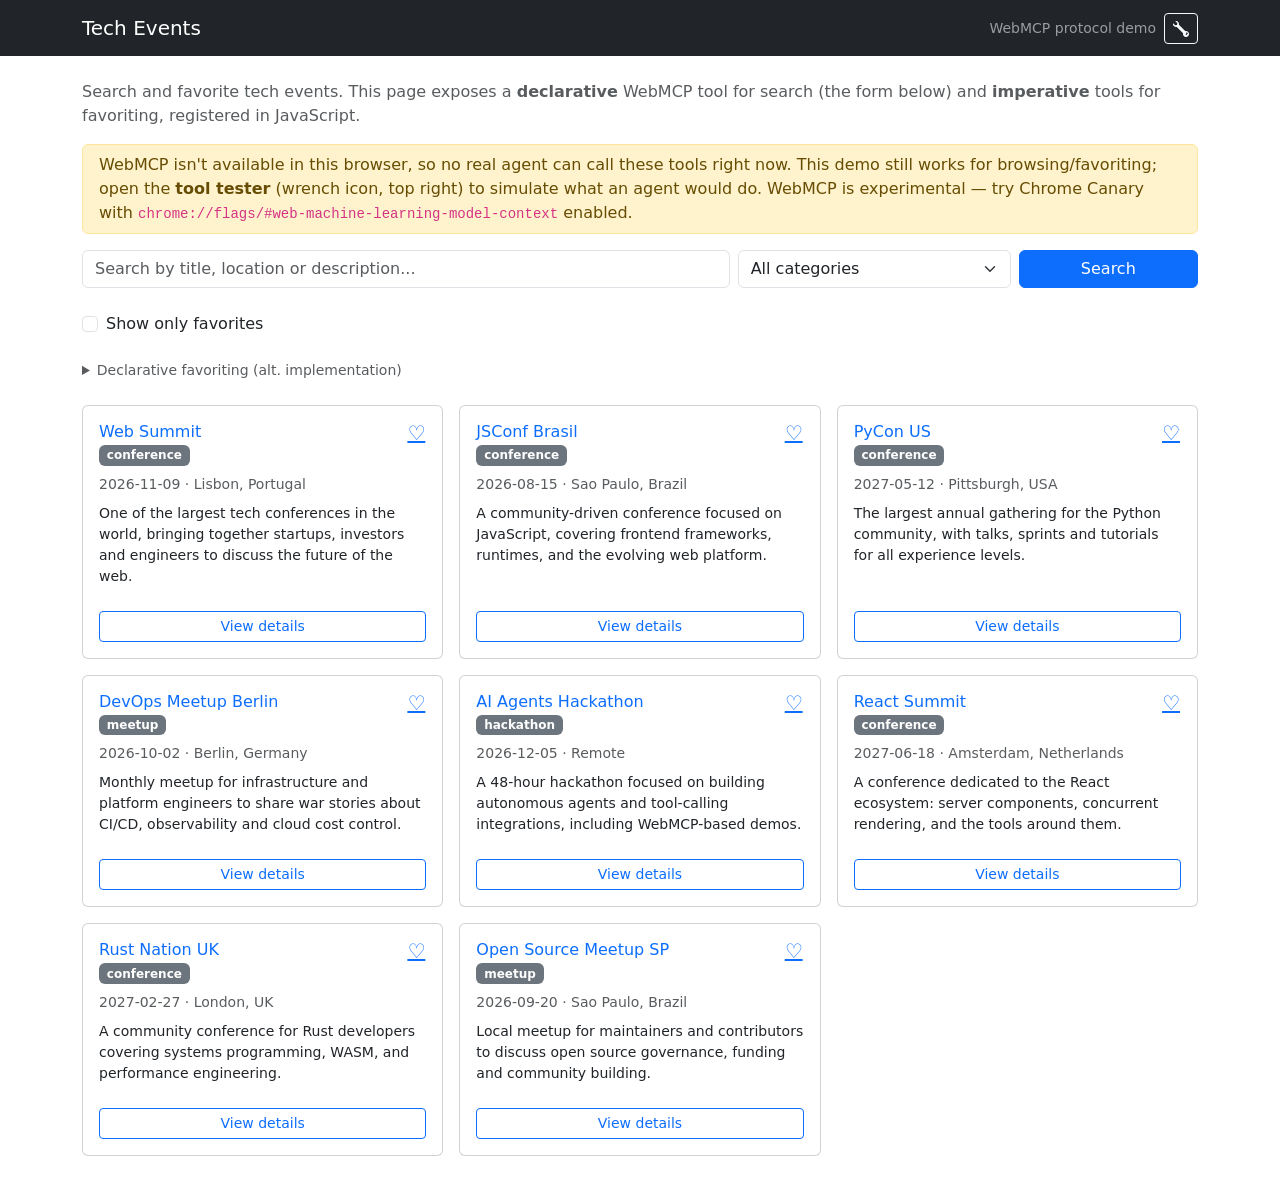
==== index.html @ 55ca2532 "Add advanced WebMCP patterns: dynamic tools, cancellation, annotations Demonstrates page-state-aware" ====
<!DOCTYPE html>
<html lang="en" data-bs-theme="light">
<head>
  <meta charset="UTF-8" />
  <meta name="viewport" content="width=device-width, initial-scale=1.0" />
  <title>Tech Events — WebMCP Demo</title>
  <link
    href="https://cdn.jsdelivr.net/npm/bootstrap@5.3.3/dist/css/bootstrap.min.css"
    rel="stylesheet"
  />
  <link rel="stylesheet" href="css/style.css" />
</head>
<body>
  <nav class="navbar navbar-expand navbar-dark bg-dark mb-4">
    <div class="container">
      <a class="navbar-brand" href="index.html">Tech Events</a>
      <div class="d-flex align-items-center gap-2 ms-auto">
        <span class="navbar-text small">WebMCP protocol demo</span>
        <button
          type="button"
          id="tester-toggle"
          class="btn btn-outline-light btn-sm"
          aria-label="WebMCP tool tester"
          title="WebMCP tool tester"
        >
          <svg xmlns="http://www.w3.org/2000/svg" width="16" height="16" viewBox="0 0 16 16" fill="currentColor">
            <path d="M.102 2.223A3.004 3.004 0 0 0 3.78 5.897l6.341 6.252A3.003 3.003 0 0 0 13 16a3 3 0 1 0-.851-5.878L5.897 3.781A3.004 3.004 0 0 0 2.223.1l2.141 2.142L4 4l-1.757.364L.102 2.223zm13.37 9.019.528.026.287.445.445.287.026.529L13.5 14l-.427-.026-.325-.421.006-.529.287-.445.431-.287z"/>
          </svg>
        </button>
      </div>
    </div>
  </nav>

  <main class="container pb-5">
    <p class="text-muted">
      Search and favorite tech events. This page exposes a
      <strong>declarative</strong> WebMCP tool for search (the form below) and
      <strong>imperative</strong> tools for favoriting, registered in JavaScript.
    </p>

    <div id="support-banner"></div>

    <!--
      Declarative WebMCP tool: the browser derives a "search_events" tool
      and its input schema directly from this form's attributes and fields.
      No JavaScript registration needed for the tool itself — we still
      listen for "submit" so both a human click and an agent-driven
      submission run the same search logic.
    -->
    <form
      id="search-form"
      class="row g-2 mb-4"
      toolname="search_events"
      tooldescription="Search tech events by keyword and category."
      toolautosubmit
    >
      <div class="col-sm-7">
        <input
          type="text"
          name="query"
          class="form-control"
          placeholder="Search by title, location or description..."
        />
      </div>
      <div class="col-sm-3">
        <select
          name="category"
          class="form-select"
          toolparamtitle="Category"
          toolparamdescription="Filter events by category"
        >
          <option value="">All categories</option>
          <option value="conference">Conference</option>
          <option value="meetup">Meetup</option>
          <option value="hackathon">Hackathon</option>
        </select>
      </div>
      <div class="col-sm-2 d-grid">
        <button type="submit" class="btn btn-primary">Search</button>
      </div>
    </form>

    <div class="form-check mb-4">
      <input class="form-check-input" type="checkbox" id="favorites-only" />
      <label class="form-check-label" for="favorites-only">Show only favorites</label>
    </div>

    <!--
      Second implementation of the SAME action as the imperative
      favorite_event/unfavorite_event tools (registered in js/app.js) — this
      one declarative, so you can compare both approaches side by side.
    -->
    <details class="mb-4">
      <summary class="text-muted small">Declarative favoriting (alt. implementation)</summary>
      <form
        id="favorite-form"
        class="row g-2 mt-1"
        toolname="favorite_event_declarative"
        tooldescription="Add a tech event to favorites by its id (declarative form version of favorite_event)."
        toolautosubmit
      >
        <div class="col-sm-8">
          <input
            type="text"
            name="eventId"
            class="form-control form-control-sm"
            list="event-id-list"
            placeholder="Event id, e.g. web-summit-2026"
            toolparamdescription="The id of the event to favorite"
          />
          <datalist id="event-id-list"></datalist>
        </div>
        <div class="col-sm-4 d-grid">
          <button type="submit" class="btn btn-sm btn-outline-danger">Favorite by id</button>
        </div>
      </form>
    </details>

    <div id="event-grid" class="row g-3"></div>
    <p id="empty-state" class="text-muted mt-3 d-none">No events match your search.</p>
  </main>

  <script src="https://cdn.jsdelivr.net/npm/bootstrap@5.3.3/dist/js/bootstrap.bundle.min.js"></script>
  <script src="js/data.js"></script>
  <script src="js/storage.js"></script>
  <script src="js/webmcp-tools.js"></script>
  <script src="js/app.js"></script>
</body>
</html>
---- css/style.css ----
/* Minimal overrides on top of Bootstrap — the demo leans on the default theme. */

.event-card .favorite-btn {
  line-height: 1;
  font-size: 1.25rem;
}

.event-card .favorite-btn.active {
  color: #dc3545;
}

.webmcp-tester-popover {
  --bs-popover-max-width: 456px;
}

.webmcp-tester-popover .popover-body {
  max-height: 70vh;
  overflow-y: auto;
}

/* Result blocks stay tiny while empty and only grow once a tool returns
   output; wrap instead of scrolling horizontally. */
.webmcp-tester-popover pre {
  white-space: pre-wrap;
  word-break: break-word;
  max-height: 200px;
  overflow-y: auto;
}

/* Briefly highlights the tester icon when a "toolchange" event fires
   (a tool got registered/unregistered), since that event has no UI on its own. */
#tester-toggle.tool-changed-flash {
  box-shadow: 0 0 0 3px rgba(255, 193, 7, 0.7);
  transition: box-shadow 0.2s ease-in-out;
}
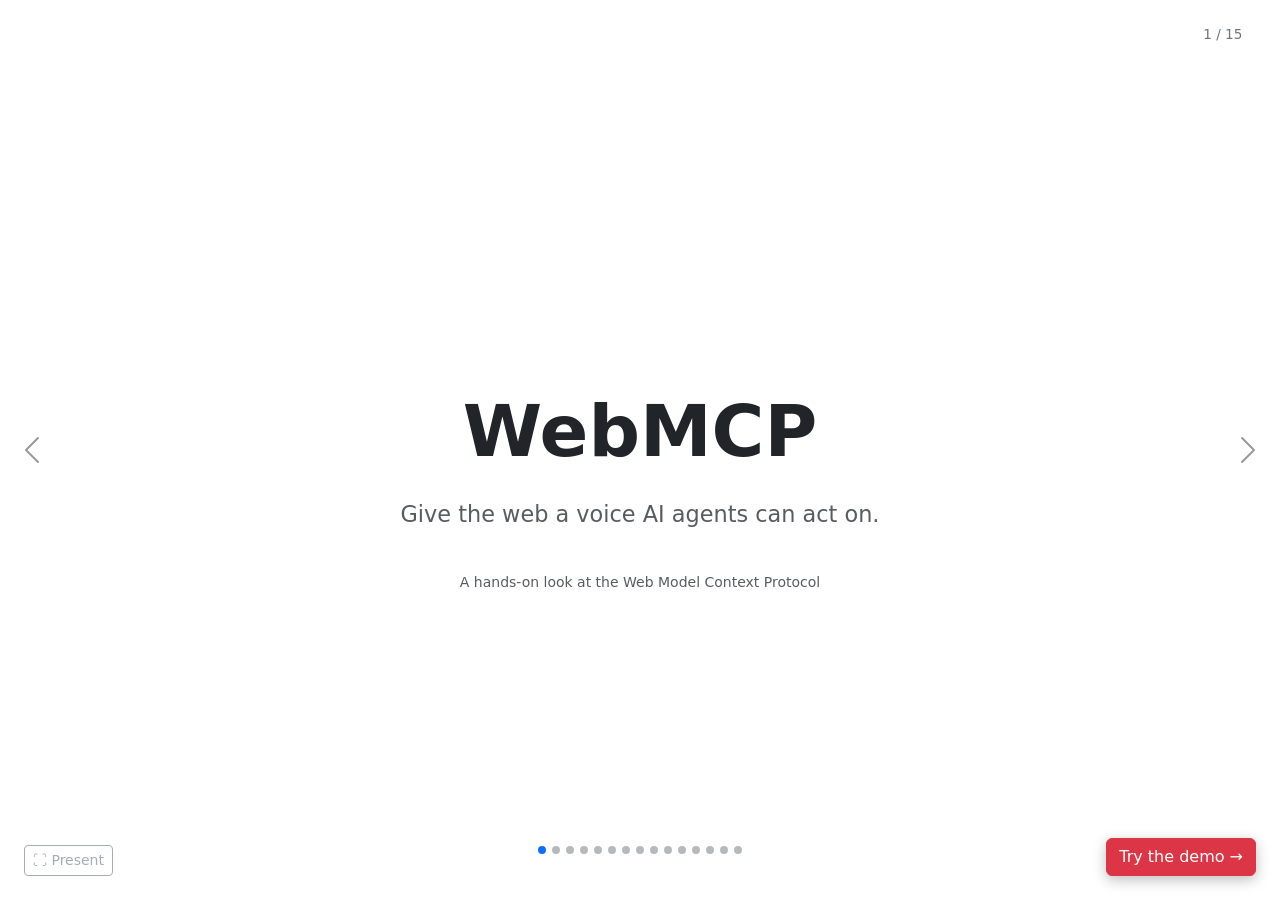
==== commit d8aa74fe: "Turn the project into a talk: slide deck + move demo under /demo Adds a full-screen presentation (Bo" ====
--- a/index.html
+++ b/index.html
@@ -3,127 +3,436 @@
 <head>
   <meta charset="UTF-8" />
   <meta name="viewport" content="width=device-width, initial-scale=1.0" />
-  <title>Tech Events — WebMCP Demo</title>
+  <title>WebMCP — Presentation</title>
   <link
     href="https://cdn.jsdelivr.net/npm/bootstrap@5.3.3/dist/css/bootstrap.min.css"
     rel="stylesheet"
   />
-  <link rel="stylesheet" href="css/style.css" />
+  <link rel="stylesheet" href="css/presentation.css" />
 </head>
 <body>
-  <nav class="navbar navbar-expand navbar-dark bg-dark mb-4">
-    <div class="container">
-      <a class="navbar-brand" href="index.html">Tech Events</a>
-      <div class="d-flex align-items-center gap-2 ms-auto">
-        <span class="navbar-text small">WebMCP protocol demo</span>
-        <button
-          type="button"
-          id="tester-toggle"
-          class="btn btn-outline-light btn-sm"
-          aria-label="WebMCP tool tester"
-          title="WebMCP tool tester"
-        >
-          <svg xmlns="http://www.w3.org/2000/svg" width="16" height="16" viewBox="0 0 16 16" fill="currentColor">
-            <path d="M.102 2.223A3.004 3.004 0 0 0 3.78 5.897l6.341 6.252A3.003 3.003 0 0 0 13 16a3 3 0 1 0-.851-5.878L5.897 3.781A3.004 3.004 0 0 0 2.223.1l2.141 2.142L4 4l-1.757.364L.102 2.223zm13.37 9.019.528.026.287.445.445.287.026.529L13.5 14l-.427-.026-.325-.421.006-.529.287-.445.431-.287z"/>
-          </svg>
-        </button>
+  <div class="slide-counter" id="slide-counter">1 / 15</div>
+
+  <div id="deck" class="carousel slide" data-bs-touch="true">
+    <div class="carousel-indicators" id="deck-indicators"></div>
+
+    <div class="carousel-inner">
+      <!-- 1. Cover -->
+      <div class="carousel-item active">
+        <div class="slide cover-slide">
+          <h1>WebMCP</h1>
+          <p class="lead text-body-secondary mt-3">
+            Give the web a voice AI agents can act on.
+          </p>
+          <p class="text-muted mt-4 small">A hands-on look at the Web Model Context Protocol</p>
+        </div>
+      </div>
+
+      <!-- 2. Status quo -->
+      <div class="carousel-item">
+        <div class="slide">
+          <div class="slide-kicker">The status quo</div>
+          <h2>How agents browse the web today</h2>
+          <p class="lead text-body-secondary mb-5">
+            The way a human with no other option would: by looking at the rendered page.
+          </p>
+          <div class="row g-4">
+            <div class="col-md-4">
+              <div class="card h-100 border-0 bg-body-tertiary">
+                <div class="card-body">
+                  <div class="fs-1 mb-2">📸</div>
+                  <h5>Screenshots + vision</h5>
+                  <p class="text-muted small mb-0">Slow, and only as good as the model's guess.</p>
+                </div>
+              </div>
+            </div>
+            <div class="col-md-4">
+              <div class="card h-100 border-0 bg-body-tertiary">
+                <div class="card-body">
+                  <div class="fs-1 mb-2">🎯</div>
+                  <h5>Brittle selectors</h5>
+                  <p class="text-muted small mb-0">One CSS class rename and the automation breaks.</p>
+                </div>
+              </div>
+            </div>
+            <div class="col-md-4">
+              <div class="card h-100 border-0 bg-body-tertiary">
+                <div class="card-body">
+                  <div class="fs-1 mb-2">🕵️</div>
+                  <h5>Reverse-engineered DOM</h5>
+                  <p class="text-muted small mb-0">Guessing what a button does from its label.</p>
+                </div>
+              </div>
+            </div>
+          </div>
+        </div>
+      </div>
+
+      <!-- 3. Problem -->
+      <div class="carousel-item">
+        <div class="slide">
+          <div class="slide-kicker">The problem</div>
+          <h2>Why that breaks down</h2>
+          <div class="row row-cols-2 g-4 mt-2">
+            <div class="col">
+              <h4 class="fw-bold">Slow</h4>
+              <p class="text-muted">Every action needs a screenshot-and-guess round trip.</p>
+            </div>
+            <div class="col">
+              <h4 class="fw-bold">Fragile</h4>
+              <p class="text-muted">A redesign silently breaks every automation built on it.</p>
+            </div>
+            <div class="col">
+              <h4 class="fw-bold">Ambiguous</h4>
+              <p class="text-muted">No schema, no contract — just a best guess at intent.</p>
+            </div>
+            <div class="col">
+              <h4 class="fw-bold">No permission model</h4>
+              <p class="text-muted">The page can't tell the agent what's safe to do on its own.</p>
+            </div>
+          </div>
+        </div>
+      </div>
+
+      <!-- 4. Idea -->
+      <div class="carousel-item">
+        <div class="slide cover-slide">
+          <div class="slide-kicker">The idea</div>
+          <h2 style="font-size: 3.5rem;">What if the page just told the agent<br />what it can do?</h2>
+          <p class="lead text-body-secondary mt-4">
+            WebMCP: a browser API for pages to register callable, typed tools.
+          </p>
+        </div>
+      </div>
+
+      <!-- 5. The shape -->
+      <div class="carousel-item">
+        <div class="slide">
+          <div class="slide-kicker">How it works</div>
+          <h2>Three actors, one API</h2>
+          <flow-diagram state="idle"></flow-diagram>
+          <div class="row text-center mt-4">
+            <div class="col-md-4"><strong>AI Agent</strong><div class="text-muted small">Decides what to do</div></div>
+            <div class="col-md-4"><strong>Browser</strong><div class="text-muted small">Mediates via the WebMCP API</div></div>
+            <div class="col-md-4"><strong>Web Page</strong><div class="text-muted small">Registers the tools it wants to expose</div></div>
+          </div>
+        </div>
+      </div>
+
+      <!-- 6. Registering a tool -->
+      <div class="carousel-item">
+        <div class="slide">
+          <div class="slide-kicker">How it works</div>
+          <h2>The page registers a tool</h2>
+          <div class="row align-items-center g-5">
+            <div class="col-md-6">
+              <flow-diagram state="register"></flow-diagram>
+            </div>
+            <div class="col-md-6">
+              <pre class="bg-dark text-light p-3 rounded small"><code>await document.modelContext.registerTool({
+  name: "favorite_event",
+  description: "Add an event to favorites",
+  inputSchema: {
+    type: "object",
+    properties: { eventId: { type: "string" } }
+  },
+  execute: async ({ eventId }) => { ... }
+});</code></pre>
+            </div>
+          </div>
+          <p class="text-muted mt-3">The page decides what's callable — and exactly how it behaves.</p>
+        </div>
+      </div>
+
+      <!-- 7. Declarative vs Imperative -->
+      <div class="carousel-item">
+        <div class="slide">
+          <div class="slide-kicker">Two ways to register</div>
+          <h2>Declarative vs. imperative</h2>
+
+          <ul class="nav nav-tabs" id="regTabs" role="tablist">
+            <li class="nav-item" role="presentation">
+              <button class="nav-link active" data-bs-toggle="tab" data-bs-target="#tab-declarative" type="button">Declarative</button>
+            </li>
+            <li class="nav-item" role="presentation">
+              <button class="nav-link" data-bs-toggle="tab" data-bs-target="#tab-imperative" type="button">Imperative</button>
+            </li>
+          </ul>
+          <div class="tab-content border border-top-0 p-4 rounded-bottom">
+            <div class="tab-pane fade show active" id="tab-declarative">
+              <pre class="bg-dark text-light p-3 rounded small"><code>&lt;form toolname="search_events"
+      tooldescription="Search events by keyword"
+      toolautosubmit&gt;
+  &lt;input name="query" /&gt;
+  &lt;button type="submit"&gt;Search&lt;/button&gt;
+&lt;/form&gt;</code></pre>
+              <p class="text-muted mb-0">The browser derives the tool from the form. Best for simple, form-shaped actions.</p>
+            </div>
+            <div class="tab-pane fade" id="tab-imperative">
+              <pre class="bg-dark text-light p-3 rounded small"><code>await document.modelContext.registerTool({
+  name: "favorite_event",
+  execute: async ({ eventId }) => { ... }
+});</code></pre>
+              <p class="text-muted mb-0">Full control over schema, execution and side effects. Best for actions that aren't a form submission.</p>
+            </div>
+          </div>
+        </div>
+      </div>
+
+      <!-- 8. Anatomy -->
+      <div class="carousel-item">
+        <div class="slide">
+          <div class="slide-kicker">Anatomy</div>
+          <h2>Same shape, every tool</h2>
+          <div class="row g-4">
+            <div class="col-md-4">
+              <tool-card
+                name="favorite_event"
+                description="Add a tech event to favorites by its id."
+                schema="eventId: string"
+              ></tool-card>
+            </div>
+            <div class="col-md-4">
+              <tool-card
+                name="get_event_details"
+                description="Get full details for one event."
+                schema="eventId: string"
+                annotations="read-only"
+              ></tool-card>
+            </div>
+            <div class="col-md-4">
+              <tool-card
+                name="sync_favorites_to_cloud"
+                description="A slow tool — cancellable mid-flight."
+                annotations="consequential"
+              ></tool-card>
+            </div>
+          </div>
+          <p class="text-muted mt-4 mb-0">
+            <code>name</code> + <code>description</code> tell the agent what it does.
+            <code>inputSchema</code> tells it what to pass. <code>annotations</code> tell it what's safe.
+          </p>
+        </div>
+      </div>
+
+      <!-- 9. Calling a tool -->
+      <div class="carousel-item">
+        <div class="slide">
+          <div class="slide-kicker">How it works</div>
+          <h2>The agent calls a tool</h2>
+          <flow-diagram state="call"></flow-diagram>
+          <p class="text-muted mt-4">
+            <code>executeTool()</code> runs your <code>execute()</code> callback and returns its
+            result — the exact same path whether it's a real agent calling it, or you testing it by hand.
+          </p>
+        </div>
+      </div>
+
+      <!-- 10. Security risk -->
+      <div class="carousel-item">
+        <div class="slide">
+          <div class="slide-kicker">Security</div>
+          <h2>Agents run inside your session</h2>
+          <p class="lead text-body-secondary mb-4">
+            A tool's definition and its output both become part of what the agent reads and trusts.
+          </p>
+          <div class="row g-4">
+            <div class="col-md-6">
+              <div class="card h-100 border-0 bg-body-tertiary">
+                <div class="card-body">
+                  <div class="fs-1 mb-2">🎭</div>
+                  <h5>Malicious manifests</h5>
+                  <p class="text-muted small mb-0">
+                    A tool's name, description or parameters can hide instructions aimed at the agent, not the user.
+                  </p>
+                </div>
+              </div>
+            </div>
+            <div class="col-md-6">
+              <div class="card h-100 border-0 bg-body-tertiary">
+                <div class="card-body">
+                  <div class="fs-1 mb-2">☣️</div>
+                  <h5>Contaminated output</h5>
+                  <p class="text-muted small mb-0">
+                    A tool from a trusted site can still return untrusted data — user comments, third-party content.
+                  </p>
+                </div>
+              </div>
+            </div>
+          </div>
+          <p class="text-muted mt-4 mb-0">
+            Both are <strong>indirect prompt injection</strong>: instructions smuggled in as data. Combine
+            private data access, untrusted content and a way to talk back out, and you get the
+            <strong>"lethal trifecta"</strong> — enough to exfiltrate a user's data.
+          </p>
+        </div>
+      </div>
+
+      <!-- 11. Defense in depth -->
+      <div class="carousel-item">
+        <div class="slide">
+          <div class="slide-kicker">Security</div>
+          <h2>Defense in depth</h2>
+          <div class="row g-4">
+            <div class="col-md-4">
+              <tool-card
+                name="get_event_details"
+                description="Read-only — safe to auto-approve."
+                annotations="read-only"
+              ></tool-card>
+            </div>
+            <div class="col-md-4">
+              <tool-card
+                name="book_flight"
+                description="Irreversible — ask the user first."
+                annotations="consequential"
+              ></tool-card>
+            </div>
+            <div class="col-md-4">
+              <tool-card
+                name="get_reviews"
+                description="Returns user-generated text — treat as data, not instructions."
+                annotations="untrusted output"
+              ></tool-card>
+            </div>
+          </div>
+          <p class="text-muted mt-4 mb-2">
+            Scope exposure with <code>exposedTo</code> so only origins you trust can see or call a tool at all.
+          </p>
+          <p class="text-muted mb-0">
+            <strong>Caveat:</strong> annotations are a hint, not a guarantee — an untrusted origin can lie about
+            its own tool. Pair them with real controls: origin scoping, user confirmation, sandboxing.
+          </p>
+        </div>
+      </div>
+
+      <!-- 12. What this unlocks -->
+      <div class="carousel-item">
+        <div class="slide">
+          <div class="slide-kicker">Beyond the basics</div>
+          <h2>What this unlocks</h2>
+          <div class="row row-cols-1 row-cols-md-2 g-4">
+            <div class="col">
+              <h5 class="fw-bold">Context-aware</h5>
+              <p class="text-muted small">Tools can read the page's live state — no re-sending filters the UI already has.</p>
+            </div>
+            <div class="col">
+              <h5 class="fw-bold">Dynamic</h5>
+              <p class="text-muted small">Tools register and unregister at runtime with an <code>AbortSignal</code>.</p>
+            </div>
+            <div class="col">
+              <h5 class="fw-bold">Cancellable</h5>
+              <p class="text-muted small">A long-running call can be aborted mid-flight.</p>
+            </div>
+            <div class="col">
+              <h5 class="fw-bold">Not just data</h5>
+              <p class="text-muted small">A tool call can navigate the browser, not only read or write.</p>
+            </div>
+          </div>
+        </div>
+      </div>
+
+      <!-- 13. Try it yourself -->
+      <div class="carousel-item">
+        <div class="slide">
+          <div class="slide-kicker">Try it yourself</div>
+          <h2>Turning WebMCP on today</h2>
+          <div class="accordion" id="setupAccordion">
+            <div class="accordion-item">
+              <h2 class="accordion-header">
+                <button class="accordion-button" data-bs-toggle="collapse" data-bs-target="#setupCanary">
+                  Option A — Chrome Canary + flag
+                </button>
+              </h2>
+              <div id="setupCanary" class="accordion-collapse collapse show" data-bs-parent="#setupAccordion">
+                <div class="accordion-body">
+                  <ol class="mb-0">
+                    <li>Install Chrome Canary.</li>
+                    <li>Open <code>chrome://flags/#web-machine-learning-model-context</code> and set it to Enabled.</li>
+                    <li>Relaunch the browser.</li>
+                  </ol>
+                </div>
+              </div>
+            </div>
+            <div class="accordion-item">
+              <h2 class="accordion-header">
+                <button class="accordion-button collapsed" data-bs-toggle="collapse" data-bs-target="#setupExtension">
+                  Option B — WebMCP extension
+                </button>
+              </h2>
+              <div id="setupExtension" class="accordion-collapse collapse" data-bs-parent="#setupAccordion">
+                <div class="accordion-body">
+                  <ol class="mb-0">
+                    <li>Install the <a href="https://chromewebstore.google.com/detail/webmcp-model-context-tool/gbpdfapgefenggkahomfgkhfehlcenpd" target="_blank" rel="noopener noreferrer">WebMCP - Model Context Tool Inspector</a> from the Chrome Web Store.</li>
+                    <li>Open any WebMCP-enabled page.</li>
+                    <li>Use its panel to inspect and call the page's tools.</li>
+                  </ol>
+                </div>
+              </div>
+            </div>
+          </div>
+        </div>
+      </div>
+
+      <!-- 14. See it running -->
+      <div class="carousel-item">
+        <div class="slide">
+          <div class="slide-kicker">Live demo</div>
+          <h2>See it running</h2>
+          <ul class="lead text-body-secondary" style="font-size: 1.15rem;">
+            <li>Search events — that's the <strong>declarative</strong> tool.</li>
+            <li>Favorite one from the tool tester — watch the JSON result come back parsed.</li>
+            <li>Open an event and toggle favorite — watch the wrench icon flash on <code>toolchange</code>.</li>
+            <li>Run <code>sync_favorites_to_cloud</code>, then hit Cancel before it finishes.</li>
+            <li>Check the annotation badges in the tester — <code>readOnlyHint</code>/<code>consequentialHint</code> in action.</li>
+          </ul>
+          <a href="demo/index.html" class="btn btn-primary btn-lg mt-3 align-self-start">Open the demo &rarr;</a>
+        </div>
+      </div>
+
+      <!-- 15. Closing -->
+      <div class="carousel-item">
+        <div class="slide cover-slide">
+          <h2>Thanks!</h2>
+          <div class="text-muted mt-3 small" style="max-width: 640px;">
+            <p class="mb-1"><a href="https://webmachinelearning.github.io/webmcp/" target="_blank" rel="noopener noreferrer">webmachinelearning.github.io/webmcp</a> — the spec</p>
+            <p class="mb-1"><a href="https://developer.chrome.com/docs/ai/webmcp" target="_blank" rel="noopener noreferrer">developer.chrome.com/docs/ai/webmcp</a> — overview</p>
+            <p class="mb-1"><a href="https://developer.chrome.com/docs/ai/webmcp/compare-mcp" target="_blank" rel="noopener noreferrer">developer.chrome.com/docs/ai/webmcp/compare-mcp</a> — WebMCP vs. MCP</p>
+            <p class="mb-1"><a href="https://developer.chrome.com/docs/ai/webmcp/secure-tools" target="_blank" rel="noopener noreferrer">developer.chrome.com/docs/ai/webmcp/secure-tools</a> — securing tools</p>
+            <p class="mb-1"><a href="https://developer.chrome.com/docs/agents/security" target="_blank" rel="noopener noreferrer">developer.chrome.com/docs/agents/security</a> — agent security</p>
+            <p class="mb-1"><a href="https://blog.modelcontextprotocol.io/posts/2026-03-16-tool-annotations/" target="_blank" rel="noopener noreferrer">blog.modelcontextprotocol.io — tool annotations</a></p>
+            <p class="mb-1"><a href="https://developer.chrome.com/blog/webmcp-epp" target="_blank" rel="noopener noreferrer">developer.chrome.com/blog/webmcp-epp</a> — announcement</p>
+            <p class="mb-0"><a href="https://www.webfuse.com/blog/what-is-webmcp-the-practical-guide-to-the-web-model-context-protocol" target="_blank" rel="noopener noreferrer">webfuse.com — practical guide</a></p>
+          </div>
+          <a href="demo/index.html" class="btn btn-outline-primary mt-4">Open the demo &rarr;</a>
+        </div>
       </div>
     </div>
-  </nav>
-
-  <main class="container pb-5">
-    <p class="text-muted">
-      Search and favorite tech events. This page exposes a
-      <strong>declarative</strong> WebMCP tool for search (the form below) and
-      <strong>imperative</strong> tools for favoriting, registered in JavaScript.
-    </p>
-
-    <div id="support-banner"></div>
-
-    <!--
-      Declarative WebMCP tool: the browser derives a "search_events" tool
-      and its input schema directly from this form's attributes and fields.
-      No JavaScript registration needed for the tool itself — we still
-      listen for "submit" so both a human click and an agent-driven
-      submission run the same search logic.
-    -->
-    <form
-      id="search-form"
-      class="row g-2 mb-4"
-      toolname="search_events"
-      tooldescription="Search tech events by keyword and category."
-      toolautosubmit
-    >
-      <div class="col-sm-7">
-        <input
-          type="text"
-          name="query"
-          class="form-control"
-          placeholder="Search by title, location or description..."
-        />
-      </div>
-      <div class="col-sm-3">
-        <select
-          name="category"
-          class="form-select"
-          toolparamtitle="Category"
-          toolparamdescription="Filter events by category"
-        >
-          <option value="">All categories</option>
-          <option value="conference">Conference</option>
-          <option value="meetup">Meetup</option>
-          <option value="hackathon">Hackathon</option>
-        </select>
-      </div>
-      <div class="col-sm-2 d-grid">
-        <button type="submit" class="btn btn-primary">Search</button>
-      </div>
-    </form>
-
-    <div class="form-check mb-4">
-      <input class="form-check-input" type="checkbox" id="favorites-only" />
-      <label class="form-check-label" for="favorites-only">Show only favorites</label>
-    </div>
-
-    <!--
-      Second implementation of the SAME action as the imperative
-      favorite_event/unfavorite_event tools (registered in js/app.js) — this
-      one declarative, so you can compare both approaches side by side.
-    -->
-    <details class="mb-4">
-      <summary class="text-muted small">Declarative favoriting (alt. implementation)</summary>
-      <form
-        id="favorite-form"
-        class="row g-2 mt-1"
-        toolname="favorite_event_declarative"
-        tooldescription="Add a tech event to favorites by its id (declarative form version of favorite_event)."
-        toolautosubmit
-      >
-        <div class="col-sm-8">
-          <input
-            type="text"
-            name="eventId"
-            class="form-control form-control-sm"
-            list="event-id-list"
-            placeholder="Event id, e.g. web-summit-2026"
-            toolparamdescription="The id of the event to favorite"
-          />
-          <datalist id="event-id-list"></datalist>
-        </div>
-        <div class="col-sm-4 d-grid">
-          <button type="submit" class="btn btn-sm btn-outline-danger">Favorite by id</button>
-        </div>
-      </form>
-    </details>
-
-    <div id="event-grid" class="row g-3"></div>
-    <p id="empty-state" class="text-muted mt-3 d-none">No events match your search.</p>
-  </main>
+
+    <button class="carousel-control-prev" type="button" data-bs-target="#deck" data-bs-slide="prev">
+      <span class="carousel-control-prev-icon" aria-hidden="true"></span>
+    </button>
+    <button class="carousel-control-next" type="button" data-bs-target="#deck" data-bs-slide="next">
+      <span class="carousel-control-next-icon" aria-hidden="true"></span>
+    </button>
+  </div>
+
+  <button
+    type="button"
+    id="present-mode-toggle"
+    class="btn btn-sm btn-outline-secondary present-mode-btn"
+    title="Toggle fullscreen present mode"
+  >
+    &#x26F6; Present
+  </button>
+
+  <a href="demo/index.html" class="btn btn-danger floating-demo-btn">
+    Try the demo &rarr;
+  </a>
 
   <script src="https://cdn.jsdelivr.net/npm/bootstrap@5.3.3/dist/js/bootstrap.bundle.min.js"></script>
-  <script src="js/data.js"></script>
-  <script src="js/storage.js"></script>
-  <script src="js/webmcp-tools.js"></script>
-  <script src="js/app.js"></script>
+  <script src="js/components/tool-card.js"></script>
+  <script src="js/components/flow-diagram.js"></script>
+  <script src="js/presentation.js"></script>
 </body>
 </html>
--- a/css/presentation.css
+++ b/css/presentation.css
@@ -0,0 +1,128 @@
+/* Slide deck built on top of Bootstrap's Carousel component — each
+   .carousel-item is one full-height slide instead of an image. */
+
+html,
+body {
+  height: 100%;
+}
+
+body {
+  overflow: hidden;
+}
+
+#deck,
+#deck .carousel-inner,
+#deck .carousel-item {
+  height: 100vh;
+}
+
+.slide {
+  height: 100vh;
+  display: flex;
+  flex-direction: column;
+  justify-content: center;
+  padding: 3rem 6rem;
+  overflow-y: auto;
+}
+
+.slide-kicker {
+  text-transform: uppercase;
+  letter-spacing: 0.15em;
+  font-size: 0.85rem;
+  color: #6c757d;
+  font-weight: 600;
+}
+
+.slide h1 {
+  font-size: 4.5rem;
+  font-weight: 800;
+}
+
+.slide h2 {
+  font-size: 2.75rem;
+  font-weight: 700;
+  margin-bottom: 1.5rem;
+}
+
+.slide .lead {
+  font-size: 1.4rem;
+}
+
+.cover-slide {
+  justify-content: center;
+  align-items: center;
+  text-align: center;
+}
+
+/* Carousel controls: keep them visible on a light theme, out of the way of
+   slide content (content padding is 6rem, controls sit inside that gutter). */
+#deck .carousel-control-prev,
+#deck .carousel-control-next {
+  width: 4rem;
+  opacity: 0.4;
+  filter: invert(1);
+}
+
+#deck .carousel-control-prev:hover,
+#deck .carousel-control-next:hover {
+  opacity: 0.8;
+}
+
+#deck .carousel-indicators {
+  bottom: 1.25rem;
+}
+
+#deck .carousel-indicators [data-bs-target] {
+  background-color: #6c757d;
+  width: 8px;
+  height: 8px;
+  border-radius: 50%;
+}
+
+#deck .carousel-indicators .active {
+  background-color: #0d6efd;
+}
+
+.slide-counter {
+  position: fixed;
+  top: 1.25rem;
+  right: 1.75rem;
+  z-index: 1060;
+  font-size: 0.85rem;
+  color: #6c757d;
+  background: rgba(255, 255, 255, 0.85);
+  padding: 0.25rem 0.6rem;
+  border-radius: 1rem;
+}
+
+.floating-demo-btn {
+  position: fixed;
+  bottom: 1.5rem;
+  right: 1.5rem;
+  z-index: 1070;
+  box-shadow: 0 4px 14px rgba(0, 0, 0, 0.25);
+}
+
+.present-mode-btn {
+  position: fixed;
+  bottom: 1.5rem;
+  left: 1.5rem;
+  z-index: 1070;
+  opacity: 0.6;
+}
+
+.present-mode-btn:hover {
+  opacity: 1;
+}
+
+@media (max-width: 768px) {
+  .slide {
+    padding: 2rem;
+  }
+  .slide h1 {
+    font-size: 2.75rem;
+  }
+  .slide h2 {
+    font-size: 1.9rem;
+  }
+}
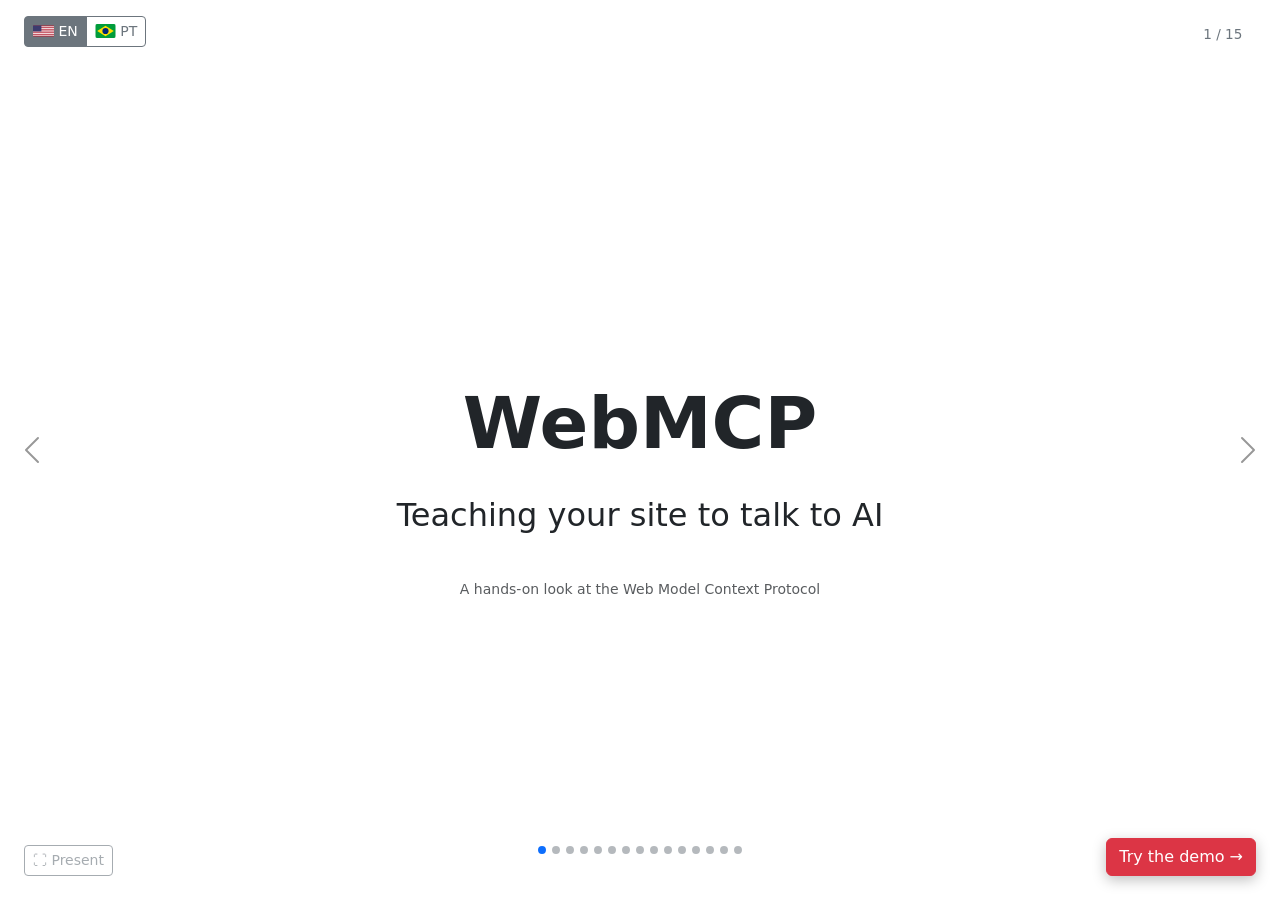
==== commit c1ec241b: "Retitle deck and add EN/PT-BR language switch New title: "WebMCP: Teaching Your Site to Talk to AI"." ====
--- a/index.html
+++ b/index.html
@@ -3,7 +3,7 @@
 <head>
   <meta charset="UTF-8" />
   <meta name="viewport" content="width=device-width, initial-scale=1.0" />
-  <title>WebMCP — Presentation</title>
+  <title data-pt="WebMCP: ensinando seu site a falar com IA">WebMCP: Teaching Your Site to Talk to AI</title>
   <link
     href="https://cdn.jsdelivr.net/npm/bootstrap@5.3.3/dist/css/bootstrap.min.css"
     rel="stylesheet"
@@ -13,6 +13,17 @@
 <body>
   <div class="slide-counter" id="slide-counter">1 / 15</div>
 
+  <div class="lang-switch btn-group btn-group-sm" role="group" aria-label="Language">
+    <button type="button" class="btn btn-outline-secondary" data-lang="en" aria-label="English">
+      <svg viewBox="0 0 19 10" width="21" height="14" aria-hidden="true"><rect width="19" height="10" fill="#b22234"/><path d="M0 1.15h19M0 2.7h19M0 4.23h19M0 5.77h19M0 7.3h19M0 8.85h19" stroke="#fff" stroke-width=".77"/><rect width="7.6" height="5.38" fill="#3c3b6e"/></svg>
+      EN
+    </button>
+    <button type="button" class="btn btn-outline-secondary" data-lang="pt" aria-label="Português (Brasil)">
+      <svg viewBox="0 0 20 14" width="21" height="14" aria-hidden="true"><rect width="20" height="14" fill="#009c3b"/><path d="M10 1.7 18.3 7 10 12.3 1.7 7z" fill="#ffdf00"/><circle cx="10" cy="7" r="3.1" fill="#002776"/></svg>
+      PT
+    </button>
+  </div>
+
   <div id="deck" class="carousel slide" data-bs-touch="true">
     <div class="carousel-indicators" id="deck-indicators"></div>
 
@@ -21,19 +32,17 @@
       <div class="carousel-item active">
         <div class="slide cover-slide">
           <h1>WebMCP</h1>
-          <p class="lead text-body-secondary mt-3">
-            Give the web a voice AI agents can act on.
-          </p>
-          <p class="text-muted mt-4 small">A hands-on look at the Web Model Context Protocol</p>
+          <p class="lead fs-2 mt-3" data-pt="Ensinando seu site a falar com IA">Teaching your site to talk to AI</p>
+          <p class="text-muted mt-4 small" data-pt="Um olhar prático sobre o Web Model Context Protocol">A hands-on look at the Web Model Context Protocol</p>
         </div>
       </div>
 
       <!-- 2. Status quo -->
       <div class="carousel-item">
         <div class="slide">
-          <div class="slide-kicker">The status quo</div>
-          <h2>How agents browse the web today</h2>
-          <p class="lead text-body-secondary mb-5">
+          <div class="slide-kicker" data-pt="O cenário atual">The status quo</div>
+          <h2 data-pt="Como agentes navegam na web hoje">How agents browse the web today</h2>
+          <p class="lead text-body-secondary mb-5" data-pt="Do jeito que um humano sem outra opção faria: olhando para a página renderizada.">
             The way a human with no other option would: by looking at the rendered page.
           </p>
           <div class="row g-4">
@@ -41,8 +50,8 @@
               <div class="card h-100 border-0 bg-body-tertiary">
                 <div class="card-body">
                   <div class="fs-1 mb-2">📸</div>
-                  <h5>Screenshots + vision</h5>
-                  <p class="text-muted small mb-0">Slow, and only as good as the model's guess.</p>
+                  <h5 data-pt="Screenshots + visão">Screenshots + vision</h5>
+                  <p class="text-muted small mb-0" data-pt="Lento, e só tão bom quanto o palpite do modelo.">Slow, and only as good as the model's guess.</p>
                 </div>
               </div>
             </div>
@@ -50,8 +59,8 @@
               <div class="card h-100 border-0 bg-body-tertiary">
                 <div class="card-body">
                   <div class="fs-1 mb-2">🎯</div>
-                  <h5>Brittle selectors</h5>
-                  <p class="text-muted small mb-0">One CSS class rename and the automation breaks.</p>
+                  <h5 data-pt="Seletores frágeis">Brittle selectors</h5>
+                  <p class="text-muted small mb-0" data-pt="Basta renomear uma classe CSS e a automação quebra.">One CSS class rename and the automation breaks.</p>
                 </div>
               </div>
             </div>
@@ -59,8 +68,8 @@
               <div class="card h-100 border-0 bg-body-tertiary">
                 <div class="card-body">
                   <div class="fs-1 mb-2">🕵️</div>
-                  <h5>Reverse-engineered DOM</h5>
-                  <p class="text-muted small mb-0">Guessing what a button does from its label.</p>
+                  <h5 data-pt="DOM na engenharia reversa">Reverse-engineered DOM</h5>
+                  <p class="text-muted small mb-0" data-pt="Adivinhando o que um botão faz pelo rótulo.">Guessing what a button does from its label.</p>
                 </div>
               </div>
             </div>
@@ -71,24 +80,24 @@
       <!-- 3. Problem -->
       <div class="carousel-item">
         <div class="slide">
-          <div class="slide-kicker">The problem</div>
-          <h2>Why that breaks down</h2>
+          <div class="slide-kicker" data-pt="O problema">The problem</div>
+          <h2 data-pt="Por que isso não se sustenta">Why that breaks down</h2>
           <div class="row row-cols-2 g-4 mt-2">
             <div class="col">
-              <h4 class="fw-bold">Slow</h4>
-              <p class="text-muted">Every action needs a screenshot-and-guess round trip.</p>
-            </div>
-            <div class="col">
-              <h4 class="fw-bold">Fragile</h4>
-              <p class="text-muted">A redesign silently breaks every automation built on it.</p>
-            </div>
-            <div class="col">
-              <h4 class="fw-bold">Ambiguous</h4>
-              <p class="text-muted">No schema, no contract — just a best guess at intent.</p>
-            </div>
-            <div class="col">
-              <h4 class="fw-bold">No permission model</h4>
-              <p class="text-muted">The page can't tell the agent what's safe to do on its own.</p>
+              <h4 class="fw-bold" data-pt="Lento">Slow</h4>
+              <p class="text-muted" data-pt="Cada ação exige uma ida e volta de screenshot e palpite.">Every action needs a screenshot-and-guess round trip.</p>
+            </div>
+            <div class="col">
+              <h4 class="fw-bold" data-pt="Frágil">Fragile</h4>
+              <p class="text-muted" data-pt="Um redesign quebra silenciosamente toda automação construída em cima dele.">A redesign silently breaks every automation built on it.</p>
+            </div>
+            <div class="col">
+              <h4 class="fw-bold" data-pt="Ambíguo">Ambiguous</h4>
+              <p class="text-muted" data-pt="Sem schema, sem contrato — só um palpite sobre a intenção.">No schema, no contract — just a best guess at intent.</p>
+            </div>
+            <div class="col">
+              <h4 class="fw-bold" data-pt="Sem modelo de permissões">No permission model</h4>
+              <p class="text-muted" data-pt="A página não consegue dizer ao agente o que é seguro fazer sozinho.">The page can't tell the agent what's safe to do on its own.</p>
             </div>
           </div>
         </div>
@@ -97,9 +106,9 @@
       <!-- 4. Idea -->
       <div class="carousel-item">
         <div class="slide cover-slide">
-          <div class="slide-kicker">The idea</div>
-          <h2 style="font-size: 3.5rem;">What if the page just told the agent<br />what it can do?</h2>
-          <p class="lead text-body-secondary mt-4">
+          <div class="slide-kicker" data-pt="A ideia">The idea</div>
+          <h2 style="font-size: 3.5rem;" data-pt="E se a página simplesmente dissesse ao agente&lt;br /&gt;o que ele pode fazer?">What if the page just told the agent<br />what it can do?</h2>
+          <p class="lead text-body-secondary mt-4" data-pt="WebMCP: uma API do navegador para páginas registrarem ferramentas tipadas e chamáveis.">
             WebMCP: a browser API for pages to register callable, typed tools.
           </p>
         </div>
@@ -108,13 +117,13 @@
       <!-- 5. The shape -->
       <div class="carousel-item">
         <div class="slide">
-          <div class="slide-kicker">How it works</div>
-          <h2>Three actors, one API</h2>
+          <div class="slide-kicker" data-pt="Como funciona">How it works</div>
+          <h2 data-pt="Três atores, uma API">Three actors, one API</h2>
           <flow-diagram state="idle"></flow-diagram>
           <div class="row text-center mt-4">
-            <div class="col-md-4"><strong>AI Agent</strong><div class="text-muted small">Decides what to do</div></div>
-            <div class="col-md-4"><strong>Browser</strong><div class="text-muted small">Mediates via the WebMCP API</div></div>
-            <div class="col-md-4"><strong>Web Page</strong><div class="text-muted small">Registers the tools it wants to expose</div></div>
+            <div class="col-md-4"><strong data-pt="Agente de IA">AI Agent</strong><div class="text-muted small" data-pt="Decide o que fazer">Decides what to do</div></div>
+            <div class="col-md-4"><strong data-pt="Navegador">Browser</strong><div class="text-muted small" data-pt="Faz a mediação via API WebMCP">Mediates via the WebMCP API</div></div>
+            <div class="col-md-4"><strong data-pt="Página Web">Web Page</strong><div class="text-muted small" data-pt="Registra as ferramentas que quer expor">Registers the tools it wants to expose</div></div>
           </div>
         </div>
       </div>
@@ -122,8 +131,8 @@
       <!-- 6. Registering a tool -->
       <div class="carousel-item">
         <div class="slide">
-          <div class="slide-kicker">How it works</div>
-          <h2>The page registers a tool</h2>
+          <div class="slide-kicker" data-pt="Como funciona">How it works</div>
+          <h2 data-pt="A página registra uma ferramenta">The page registers a tool</h2>
           <div class="row align-items-center g-5">
             <div class="col-md-6">
               <flow-diagram state="register"></flow-diagram>
@@ -140,22 +149,22 @@
 });</code></pre>
             </div>
           </div>
-          <p class="text-muted mt-3">The page decides what's callable — and exactly how it behaves.</p>
+          <p class="text-muted mt-3" data-pt="A página decide o que pode ser chamado — e exatamente como se comporta.">The page decides what's callable — and exactly how it behaves.</p>
         </div>
       </div>
 
       <!-- 7. Declarative vs Imperative -->
       <div class="carousel-item">
         <div class="slide">
-          <div class="slide-kicker">Two ways to register</div>
-          <h2>Declarative vs. imperative</h2>
+          <div class="slide-kicker" data-pt="Duas formas de registrar">Two ways to register</div>
+          <h2 data-pt="Declarativo vs. imperativo">Declarative vs. imperative</h2>
 
           <ul class="nav nav-tabs" id="regTabs" role="tablist">
             <li class="nav-item" role="presentation">
-              <button class="nav-link active" data-bs-toggle="tab" data-bs-target="#tab-declarative" type="button">Declarative</button>
+              <button class="nav-link active" data-bs-toggle="tab" data-bs-target="#tab-declarative" type="button" data-pt="Declarativo">Declarative</button>
             </li>
             <li class="nav-item" role="presentation">
-              <button class="nav-link" data-bs-toggle="tab" data-bs-target="#tab-imperative" type="button">Imperative</button>
+              <button class="nav-link" data-bs-toggle="tab" data-bs-target="#tab-imperative" type="button" data-pt="Imperativo">Imperative</button>
             </li>
           </ul>
           <div class="tab-content border border-top-0 p-4 rounded-bottom">
@@ -166,14 +175,14 @@
   &lt;input name="query" /&gt;
   &lt;button type="submit"&gt;Search&lt;/button&gt;
 &lt;/form&gt;</code></pre>
-              <p class="text-muted mb-0">The browser derives the tool from the form. Best for simple, form-shaped actions.</p>
+              <p class="text-muted mb-0" data-pt="O navegador deriva a ferramenta do formulário. Ideal para ações simples, em formato de formulário.">The browser derives the tool from the form. Best for simple, form-shaped actions.</p>
             </div>
             <div class="tab-pane fade" id="tab-imperative">
               <pre class="bg-dark text-light p-3 rounded small"><code>await document.modelContext.registerTool({
   name: "favorite_event",
   execute: async ({ eventId }) => { ... }
 });</code></pre>
-              <p class="text-muted mb-0">Full control over schema, execution and side effects. Best for actions that aren't a form submission.</p>
+              <p class="text-muted mb-0" data-pt="Controle total sobre schema, execução e efeitos colaterais. Ideal para ações que não são envio de formulário.">Full control over schema, execution and side effects. Best for actions that aren't a form submission.</p>
             </div>
           </div>
         </div>
@@ -182,13 +191,14 @@
       <!-- 8. Anatomy -->
       <div class="carousel-item">
         <div class="slide">
-          <div class="slide-kicker">Anatomy</div>
-          <h2>Same shape, every tool</h2>
+          <div class="slide-kicker" data-pt="Anatomia">Anatomy</div>
+          <h2 data-pt="Mesmo formato, toda ferramenta">Same shape, every tool</h2>
           <div class="row g-4">
             <div class="col-md-4">
               <tool-card
                 name="favorite_event"
                 description="Add a tech event to favorites by its id."
+                data-pt-description="Adiciona um evento tech aos favoritos pelo id."
                 schema="eventId: string"
               ></tool-card>
             </div>
@@ -196,6 +206,7 @@
               <tool-card
                 name="get_event_details"
                 description="Get full details for one event."
+                data-pt-description="Retorna os detalhes completos de um evento."
                 schema="eventId: string"
                 annotations="read-only"
               ></tool-card>
@@ -204,11 +215,12 @@
               <tool-card
                 name="sync_favorites_to_cloud"
                 description="A slow tool — cancellable mid-flight."
+                data-pt-description="Uma ferramenta lenta — cancelável no meio do caminho."
                 annotations="consequential"
               ></tool-card>
             </div>
           </div>
-          <p class="text-muted mt-4 mb-0">
+          <p class="text-muted mt-4 mb-0" data-pt="&lt;code&gt;name&lt;/code&gt; + &lt;code&gt;description&lt;/code&gt; dizem ao agente o que ela faz. &lt;code&gt;inputSchema&lt;/code&gt; diz o que passar. &lt;code&gt;annotations&lt;/code&gt; dizem o que é seguro.">
             <code>name</code> + <code>description</code> tell the agent what it does.
             <code>inputSchema</code> tells it what to pass. <code>annotations</code> tell it what's safe.
           </p>
@@ -218,10 +230,10 @@
       <!-- 9. Calling a tool -->
       <div class="carousel-item">
         <div class="slide">
-          <div class="slide-kicker">How it works</div>
-          <h2>The agent calls a tool</h2>
+          <div class="slide-kicker" data-pt="Como funciona">How it works</div>
+          <h2 data-pt="O agente chama uma ferramenta">The agent calls a tool</h2>
           <flow-diagram state="call"></flow-diagram>
-          <p class="text-muted mt-4">
+          <p class="text-muted mt-4" data-pt="&lt;code&gt;executeTool()&lt;/code&gt; executa seu callback &lt;code&gt;execute()&lt;/code&gt; e retorna o resultado — exatamente o mesmo caminho, seja um agente real chamando, seja você testando à mão.">
             <code>executeTool()</code> runs your <code>execute()</code> callback and returns its
             result — the exact same path whether it's a real agent calling it, or you testing it by hand.
           </p>
@@ -231,9 +243,9 @@
       <!-- 10. Security risk -->
       <div class="carousel-item">
         <div class="slide">
-          <div class="slide-kicker">Security</div>
-          <h2>Agents run inside your session</h2>
-          <p class="lead text-body-secondary mb-4">
+          <div class="slide-kicker" data-pt="Segurança">Security</div>
+          <h2 data-pt="Agentes rodam dentro da sua sessão">Agents run inside your session</h2>
+          <p class="lead text-body-secondary mb-4" data-pt="A definição de uma ferramenta e a sua saída passam a fazer parte do que o agente lê e confia.">
             A tool's definition and its output both become part of what the agent reads and trusts.
           </p>
           <div class="row g-4">
@@ -241,8 +253,8 @@
               <div class="card h-100 border-0 bg-body-tertiary">
                 <div class="card-body">
                   <div class="fs-1 mb-2">🎭</div>
-                  <h5>Malicious manifests</h5>
-                  <p class="text-muted small mb-0">
+                  <h5 data-pt="Manifestos maliciosos">Malicious manifests</h5>
+                  <p class="text-muted small mb-0" data-pt="O nome, a descrição ou os parâmetros de uma ferramenta podem esconder instruções voltadas ao agente, não ao usuário.">
                     A tool's name, description or parameters can hide instructions aimed at the agent, not the user.
                   </p>
                 </div>
@@ -252,15 +264,15 @@
               <div class="card h-100 border-0 bg-body-tertiary">
                 <div class="card-body">
                   <div class="fs-1 mb-2">☣️</div>
-                  <h5>Contaminated output</h5>
-                  <p class="text-muted small mb-0">
+                  <h5 data-pt="Saída contaminada">Contaminated output</h5>
+                  <p class="text-muted small mb-0" data-pt="Uma ferramenta de um site confiável ainda pode retornar dados não confiáveis — comentários de usuários, conteúdo de terceiros.">
                     A tool from a trusted site can still return untrusted data — user comments, third-party content.
                   </p>
                 </div>
               </div>
             </div>
           </div>
-          <p class="text-muted mt-4 mb-0">
+          <p class="text-muted mt-4 mb-0" data-pt="Ambos são &lt;strong&gt;prompt injection indireto&lt;/strong&gt;: instruções contrabandeadas como dados. Junte acesso a dados privados, conteúdo não confiável e um canal de saída, e você tem a &lt;strong&gt;&quot;tríade letal&quot;&lt;/strong&gt; — o suficiente para exfiltrar os dados de um usuário.">
             Both are <strong>indirect prompt injection</strong>: instructions smuggled in as data. Combine
             private data access, untrusted content and a way to talk back out, and you get the
             <strong>"lethal trifecta"</strong> — enough to exfiltrate a user's data.
@@ -271,13 +283,14 @@
       <!-- 11. Defense in depth -->
       <div class="carousel-item">
         <div class="slide">
-          <div class="slide-kicker">Security</div>
-          <h2>Defense in depth</h2>
+          <div class="slide-kicker" data-pt="Segurança">Security</div>
+          <h2 data-pt="Defesa em profundidade">Defense in depth</h2>
           <div class="row g-4">
             <div class="col-md-4">
               <tool-card
                 name="get_event_details"
                 description="Read-only — safe to auto-approve."
+                data-pt-description="Somente leitura — seguro aprovar automaticamente."
                 annotations="read-only"
               ></tool-card>
             </div>
@@ -285,6 +298,7 @@
               <tool-card
                 name="book_flight"
                 description="Irreversible — ask the user first."
+                data-pt-description="Irreversível — pergunte ao usuário antes."
                 annotations="consequential"
               ></tool-card>
             </div>
@@ -292,14 +306,15 @@
               <tool-card
                 name="get_reviews"
                 description="Returns user-generated text — treat as data, not instructions."
+                data-pt-description="Retorna texto gerado por usuários — trate como dado, não como instrução."
                 annotations="untrusted output"
               ></tool-card>
             </div>
           </div>
-          <p class="text-muted mt-4 mb-2">
+          <p class="text-muted mt-4 mb-2" data-pt="Restrinja a exposição com &lt;code&gt;exposedTo&lt;/code&gt; para que só origens confiáveis possam ver ou chamar uma ferramenta.">
             Scope exposure with <code>exposedTo</code> so only origins you trust can see or call a tool at all.
           </p>
-          <p class="text-muted mb-0">
+          <p class="text-muted mb-0" data-pt="&lt;strong&gt;Atenção:&lt;/strong&gt; annotations são uma dica, não uma garantia — uma origem não confiável pode mentir sobre a própria ferramenta. Combine-as com controles reais: restrição por origem, confirmação do usuário, sandboxing.">
             <strong>Caveat:</strong> annotations are a hint, not a guarantee — an untrusted origin can lie about
             its own tool. Pair them with real controls: origin scoping, user confirmation, sandboxing.
           </p>
@@ -309,24 +324,24 @@
       <!-- 12. What this unlocks -->
       <div class="carousel-item">
         <div class="slide">
-          <div class="slide-kicker">Beyond the basics</div>
-          <h2>What this unlocks</h2>
+          <div class="slide-kicker" data-pt="Além do básico">Beyond the basics</div>
+          <h2 data-pt="O que isso destrava">What this unlocks</h2>
           <div class="row row-cols-1 row-cols-md-2 g-4">
             <div class="col">
-              <h5 class="fw-bold">Context-aware</h5>
-              <p class="text-muted small">Tools can read the page's live state — no re-sending filters the UI already has.</p>
-            </div>
-            <div class="col">
-              <h5 class="fw-bold">Dynamic</h5>
-              <p class="text-muted small">Tools register and unregister at runtime with an <code>AbortSignal</code>.</p>
-            </div>
-            <div class="col">
-              <h5 class="fw-bold">Cancellable</h5>
-              <p class="text-muted small">A long-running call can be aborted mid-flight.</p>
-            </div>
-            <div class="col">
-              <h5 class="fw-bold">Not just data</h5>
-              <p class="text-muted small">A tool call can navigate the browser, not only read or write.</p>
+              <h5 class="fw-bold" data-pt="Ciente do contexto">Context-aware</h5>
+              <p class="text-muted small" data-pt="Ferramentas podem ler o estado atual da página — sem reenviar filtros que a UI já tem.">Tools can read the page's live state — no re-sending filters the UI already has.</p>
+            </div>
+            <div class="col">
+              <h5 class="fw-bold" data-pt="Dinâmicas">Dynamic</h5>
+              <p class="text-muted small" data-pt="Ferramentas são registradas e removidas em tempo de execução com um &lt;code&gt;AbortSignal&lt;/code&gt;.">Tools register and unregister at runtime with an <code>AbortSignal</code>.</p>
+            </div>
+            <div class="col">
+              <h5 class="fw-bold" data-pt="Canceláveis">Cancellable</h5>
+              <p class="text-muted small" data-pt="Uma chamada demorada pode ser abortada no meio do caminho.">A long-running call can be aborted mid-flight.</p>
+            </div>
+            <div class="col">
+              <h5 class="fw-bold" data-pt="Não só dados">Not just data</h5>
+              <p class="text-muted small" data-pt="Uma chamada de ferramenta pode navegar o navegador, não só ler ou escrever.">A tool call can navigate the browser, not only read or write.</p>
             </div>
           </div>
         </div>
@@ -335,37 +350,37 @@
       <!-- 13. Try it yourself -->
       <div class="carousel-item">
         <div class="slide">
-          <div class="slide-kicker">Try it yourself</div>
-          <h2>Turning WebMCP on today</h2>
+          <div class="slide-kicker" data-pt="Experimente você mesmo">Try it yourself</div>
+          <h2 data-pt="Ativando o WebMCP hoje">Turning WebMCP on today</h2>
           <div class="accordion" id="setupAccordion">
             <div class="accordion-item">
               <h2 class="accordion-header">
-                <button class="accordion-button" data-bs-toggle="collapse" data-bs-target="#setupCanary">
+                <button class="accordion-button" data-bs-toggle="collapse" data-bs-target="#setupCanary" data-pt="Opção A — Chrome Canary + flag">
                   Option A — Chrome Canary + flag
                 </button>
               </h2>
               <div id="setupCanary" class="accordion-collapse collapse show" data-bs-parent="#setupAccordion">
                 <div class="accordion-body">
                   <ol class="mb-0">
-                    <li>Install Chrome Canary.</li>
-                    <li>Open <code>chrome://flags/#web-machine-learning-model-context</code> and set it to Enabled.</li>
-                    <li>Relaunch the browser.</li>
+                    <li data-pt="Instale o Chrome Canary.">Install Chrome Canary.</li>
+                    <li data-pt="Abra &lt;code&gt;chrome://flags/#web-machine-learning-model-context&lt;/code&gt; e defina como Enabled.">Open <code>chrome://flags/#web-machine-learning-model-context</code> and set it to Enabled.</li>
+                    <li data-pt="Reinicie o navegador.">Relaunch the browser.</li>
                   </ol>
                 </div>
               </div>
             </div>
             <div class="accordion-item">
               <h2 class="accordion-header">
-                <button class="accordion-button collapsed" data-bs-toggle="collapse" data-bs-target="#setupExtension">
+                <button class="accordion-button collapsed" data-bs-toggle="collapse" data-bs-target="#setupExtension" data-pt="Opção B — extensão WebMCP">
                   Option B — WebMCP extension
                 </button>
               </h2>
               <div id="setupExtension" class="accordion-collapse collapse" data-bs-parent="#setupAccordion">
                 <div class="accordion-body">
                   <ol class="mb-0">
-                    <li>Install the <a href="https://chromewebstore.google.com/detail/webmcp-model-context-tool/gbpdfapgefenggkahomfgkhfehlcenpd" target="_blank" rel="noopener noreferrer">WebMCP - Model Context Tool Inspector</a> from the Chrome Web Store.</li>
-                    <li>Open any WebMCP-enabled page.</li>
-                    <li>Use its panel to inspect and call the page's tools.</li>
+                    <li data-pt="Instale o &lt;a href=&quot;https://chromewebstore.google.com/detail/webmcp-model-context-tool/gbpdfapgefenggkahomfgkhfehlcenpd&quot; target=&quot;_blank&quot; rel=&quot;noopener noreferrer&quot;&gt;WebMCP - Model Context Tool Inspector&lt;/a&gt; pela Chrome Web Store.">Install the <a href="https://chromewebstore.google.com/detail/webmcp-model-context-tool/gbpdfapgefenggkahomfgkhfehlcenpd" target="_blank" rel="noopener noreferrer">WebMCP - Model Context Tool Inspector</a> from the Chrome Web Store.</li>
+                    <li data-pt="Abra qualquer página com WebMCP.">Open any WebMCP-enabled page.</li>
+                    <li data-pt="Use o painel dela para inspecionar e chamar as ferramentas da página.">Use its panel to inspect and call the page's tools.</li>
                   </ol>
                 </div>
               </div>
@@ -377,23 +392,23 @@
       <!-- 14. See it running -->
       <div class="carousel-item">
         <div class="slide">
-          <div class="slide-kicker">Live demo</div>
-          <h2>See it running</h2>
+          <div class="slide-kicker" data-pt="Demo ao vivo">Live demo</div>
+          <h2 data-pt="Veja funcionando">See it running</h2>
           <ul class="lead text-body-secondary" style="font-size: 1.15rem;">
-            <li>Search events — that's the <strong>declarative</strong> tool.</li>
-            <li>Favorite one from the tool tester — watch the JSON result come back parsed.</li>
-            <li>Open an event and toggle favorite — watch the wrench icon flash on <code>toolchange</code>.</li>
-            <li>Run <code>sync_favorites_to_cloud</code>, then hit Cancel before it finishes.</li>
-            <li>Check the annotation badges in the tester — <code>readOnlyHint</code>/<code>consequentialHint</code> in action.</li>
+            <li data-pt="Busque eventos — essa é a ferramenta &lt;strong&gt;declarativa&lt;/strong&gt;.">Search events — that's the <strong>declarative</strong> tool.</li>
+            <li data-pt="Favorite um pelo tool tester — veja o resultado JSON voltar já interpretado.">Favorite one from the tool tester — watch the JSON result come back parsed.</li>
+            <li data-pt="Abra um evento e alterne o favorito — veja o ícone de chave piscar no &lt;code&gt;toolchange&lt;/code&gt;.">Open an event and toggle favorite — watch the wrench icon flash on <code>toolchange</code>.</li>
+            <li data-pt="Rode &lt;code&gt;sync_favorites_to_cloud&lt;/code&gt; e clique em Cancel antes de terminar.">Run <code>sync_favorites_to_cloud</code>, then hit Cancel before it finishes.</li>
+            <li data-pt="Confira os badges de annotation no tester — &lt;code&gt;readOnlyHint&lt;/code&gt;/&lt;code&gt;consequentialHint&lt;/code&gt; em ação.">Check the annotation badges in the tester — <code>readOnlyHint</code>/<code>consequentialHint</code> in action.</li>
           </ul>
-          <a href="demo/index.html" class="btn btn-primary btn-lg mt-3 align-self-start">Open the demo &rarr;</a>
+          <a href="demo/index.html" class="btn btn-primary btn-lg mt-3 align-self-start" data-pt="Abrir a demo &amp;rarr;">Open the demo &rarr;</a>
         </div>
       </div>
 
       <!-- 15. Closing -->
       <div class="carousel-item">
         <div class="slide cover-slide">
-          <h2>Thanks!</h2>
+          <h2 data-pt="Obrigado!">Thanks!</h2>
           <div class="text-muted mt-3 small" style="max-width: 640px;">
             <p class="mb-1"><a href="https://webmachinelearning.github.io/webmcp/" target="_blank" rel="noopener noreferrer">webmachinelearning.github.io/webmcp</a> — the spec</p>
             <p class="mb-1"><a href="https://developer.chrome.com/docs/ai/webmcp" target="_blank" rel="noopener noreferrer">developer.chrome.com/docs/ai/webmcp</a> — overview</p>
@@ -404,7 +419,7 @@
             <p class="mb-1"><a href="https://developer.chrome.com/blog/webmcp-epp" target="_blank" rel="noopener noreferrer">developer.chrome.com/blog/webmcp-epp</a> — announcement</p>
             <p class="mb-0"><a href="https://www.webfuse.com/blog/what-is-webmcp-the-practical-guide-to-the-web-model-context-protocol" target="_blank" rel="noopener noreferrer">webfuse.com — practical guide</a></p>
           </div>
-          <a href="demo/index.html" class="btn btn-outline-primary mt-4">Open the demo &rarr;</a>
+          <a href="demo/index.html" class="btn btn-outline-primary mt-4" data-pt="Abrir a demo &amp;rarr;">Open the demo &rarr;</a>
         </div>
       </div>
     </div>
@@ -422,11 +437,11 @@
     id="present-mode-toggle"
     class="btn btn-sm btn-outline-secondary present-mode-btn"
     title="Toggle fullscreen present mode"
-  >
+   data-pt="&amp;#x26F6; Apresentar">
     &#x26F6; Present
   </button>
 
-  <a href="demo/index.html" class="btn btn-danger floating-demo-btn">
+  <a href="demo/index.html" class="btn btn-danger floating-demo-btn" data-pt="Testar a demo &amp;rarr;">
     Try the demo &rarr;
   </a>
 
@@ -434,5 +449,6 @@
   <script src="js/components/tool-card.js"></script>
   <script src="js/components/flow-diagram.js"></script>
   <script src="js/presentation.js"></script>
+  <script src="js/i18n.js"></script>
 </body>
 </html>
--- a/css/presentation.css
+++ b/css/presentation.css
@@ -126,3 +126,15 @@
     font-size: 1.9rem;
   }
 }
+
+.lang-switch {
+  position: fixed;
+  top: 1rem;
+  left: 1.5rem;
+  z-index: 1070;
+}
+
+.lang-switch svg {
+  vertical-align: -2px;
+  border-radius: 2px;
+}
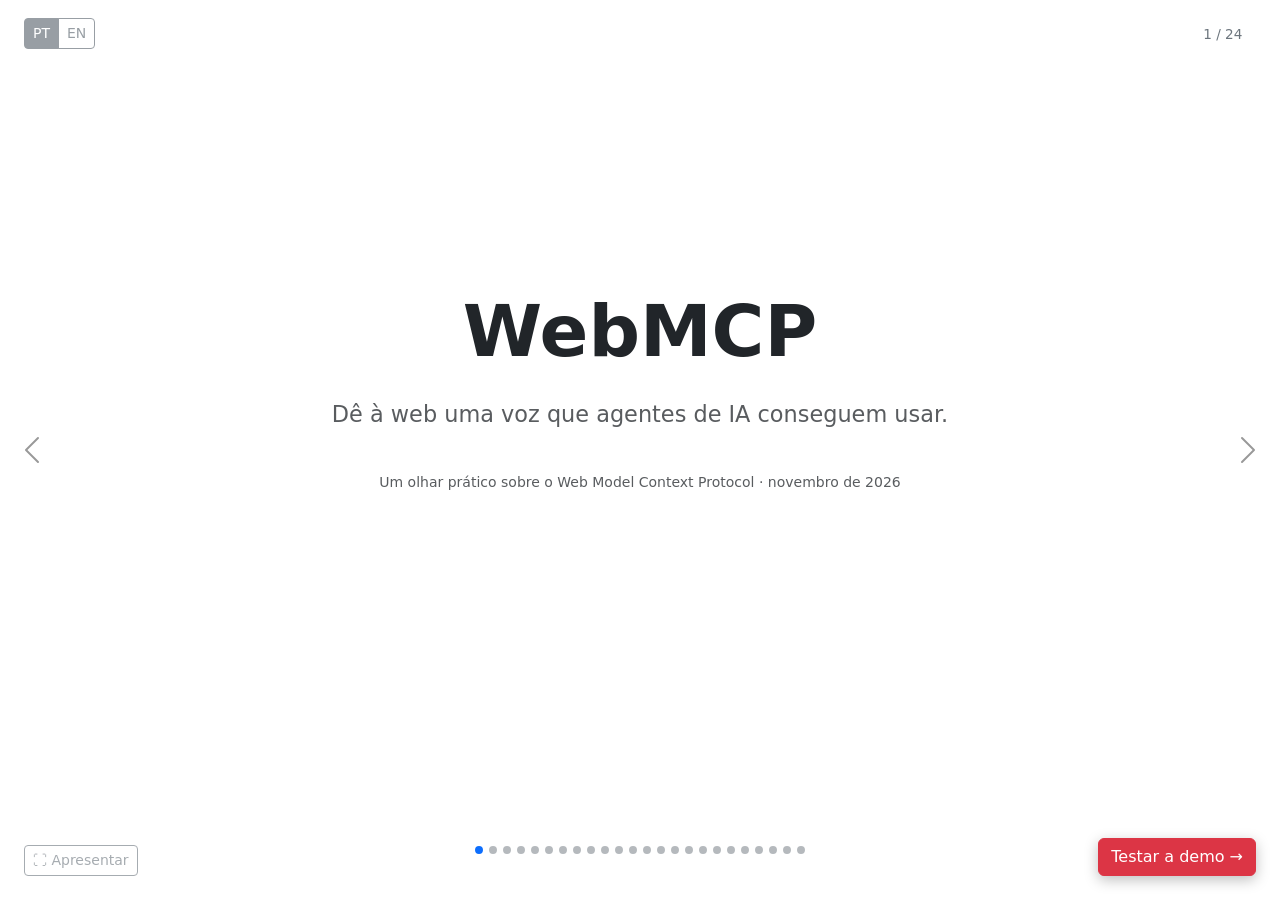
==== commit 3d3a0d3a: "Refresh WebMCP talk for Nov 2026: cited sources, PT-BR/EN, safer demo - Update deck to current spec " ====
--- a/index.html
+++ b/index.html
@@ -1,9 +1,17 @@
 <!DOCTYPE html>
-<html lang="en" data-bs-theme="light">
+<html lang="pt-BR" data-bs-theme="light">
 <head>
   <meta charset="UTF-8" />
   <meta name="viewport" content="width=device-width, initial-scale=1.0" />
-  <title data-pt="WebMCP: ensinando seu site a falar com IA">WebMCP: Teaching Your Site to Talk to AI</title>
+  <title>WebMCP — Apresentação</title>
+  <!--
+    To give GitHub Pages visitors WebMCP without the testing flag, register
+    https://robertheory.github.io for the WebMCP origin trial
+    (https://developer.chrome.com/origintrials) and paste the token here and
+    in demo/index.html and demo/event.html:
+    <meta http-equiv="origin-trial" content="YOUR_TOKEN" />
+  -->
+  <script src="js/lang.js"></script>
   <link
     href="https://cdn.jsdelivr.net/npm/bootstrap@5.3.3/dist/css/bootstrap.min.css"
     rel="stylesheet"
@@ -11,47 +19,56 @@
   <link rel="stylesheet" href="css/presentation.css" />
 </head>
 <body>
-  <div class="slide-counter" id="slide-counter">1 / 15</div>
-
-  <div class="lang-switch btn-group btn-group-sm" role="group" aria-label="Language">
-    <button type="button" class="btn btn-outline-secondary" data-lang="en" aria-label="English">
-      <svg viewBox="0 0 19 10" width="21" height="14" aria-hidden="true"><rect width="19" height="10" fill="#b22234"/><path d="M0 1.15h19M0 2.7h19M0 4.23h19M0 5.77h19M0 7.3h19M0 8.85h19" stroke="#fff" stroke-width=".77"/><rect width="7.6" height="5.38" fill="#3c3b6e"/></svg>
-      EN
-    </button>
-    <button type="button" class="btn btn-outline-secondary" data-lang="pt" aria-label="Português (Brasil)">
-      <svg viewBox="0 0 20 14" width="21" height="14" aria-hidden="true"><rect width="20" height="14" fill="#009c3b"/><path d="M10 1.7 18.3 7 10 12.3 1.7 7z" fill="#ffdf00"/><circle cx="10" cy="7" r="3.1" fill="#002776"/></svg>
-      PT
-    </button>
+  <div class="slide-counter" id="slide-counter"></div>
+
+  <div class="btn-group btn-group-sm lang-switch" role="group" aria-label="Idioma / Language">
+    <button type="button" class="btn btn-outline-secondary" data-set-lang="pt-BR" title="Português">PT</button>
+    <button type="button" class="btn btn-outline-secondary" data-set-lang="en" title="English">EN</button>
   </div>
 
   <div id="deck" class="carousel slide" data-bs-touch="true">
     <div class="carousel-indicators" id="deck-indicators"></div>
 
+    <!--
+      Citations: each slide lists its sources in data-refs (ids from
+      js/references.js), and inline <sup data-cite="id"></sup> markers get
+      numbered against that list. presentation.js renders the footer and the
+      final References slide from the same data.
+
+      Languages: every piece of text exists twice, as [data-lang="pt"] and
+      [data-lang="en"]; js/lang.js hides the inactive one.
+    -->
     <div class="carousel-inner">
-      <!-- 1. Cover -->
+      <!-- Cover -->
       <div class="carousel-item active">
         <div class="slide cover-slide">
           <h1>WebMCP</h1>
-          <p class="lead fs-2 mt-3" data-pt="Ensinando seu site a falar com IA">Teaching your site to talk to AI</p>
-          <p class="text-muted mt-4 small" data-pt="Um olhar prático sobre o Web Model Context Protocol">A hands-on look at the Web Model Context Protocol</p>
-        </div>
-      </div>
-
-      <!-- 2. Status quo -->
-      <div class="carousel-item">
-        <div class="slide">
-          <div class="slide-kicker" data-pt="O cenário atual">The status quo</div>
-          <h2 data-pt="Como agentes navegam na web hoje">How agents browse the web today</h2>
-          <p class="lead text-body-secondary mb-5" data-pt="Do jeito que um humano sem outra opção faria: olhando para a página renderizada.">
-            The way a human with no other option would: by looking at the rendered page.
+          <p class="lead text-body-secondary mt-3" data-lang="pt">Dê à web uma voz que agentes de IA conseguem usar.</p>
+          <p class="lead text-body-secondary mt-3" data-lang="en">Give the web a voice AI agents can act on.</p>
+          <p class="text-muted mt-4 small" data-lang="pt">Um olhar prático sobre o Web Model Context Protocol &middot; novembro de 2026</p>
+          <p class="text-muted mt-4 small" data-lang="en">A hands-on look at the Web Model Context Protocol &middot; November 2026</p>
+        </div>
+      </div>
+
+      <!-- Status quo -->
+      <div class="carousel-item" data-refs="chromeOverview">
+        <div class="slide">
+          <div class="slide-kicker"><span data-lang="pt">Como é hoje</span><span data-lang="en">The status quo</span></div>
+          <h2><span data-lang="pt">Como agentes navegam na web hoje</span><span data-lang="en">How agents browse the web today</span></h2>
+          <p class="lead text-body-secondary mb-5" data-lang="pt">
+            <em>Atuação</em>: simular cliques e digitação como se o agente fosse o usuário humano<sup data-cite="chromeOverview"></sup>.
+          </p>
+          <p class="lead text-body-secondary mb-5" data-lang="en">
+            <em>Actuation</em>: simulating clicks and typing as if the agent were the human user<sup data-cite="chromeOverview"></sup>.
           </p>
           <div class="row g-4">
             <div class="col-md-4">
               <div class="card h-100 border-0 bg-body-tertiary">
                 <div class="card-body">
                   <div class="fs-1 mb-2">📸</div>
-                  <h5 data-pt="Screenshots + visão">Screenshots + vision</h5>
-                  <p class="text-muted small mb-0" data-pt="Lento, e só tão bom quanto o palpite do modelo.">Slow, and only as good as the model's guess.</p>
+                  <h5><span data-lang="pt">Screenshots + visão</span><span data-lang="en">Screenshots + vision</span></h5>
+                  <p class="text-muted small mb-0" data-lang="pt">Lento, e tão bom quanto o palpite do modelo.</p>
+                  <p class="text-muted small mb-0" data-lang="en">Slow, and only as good as the model's guess.</p>
                 </div>
               </div>
             </div>
@@ -59,8 +76,9 @@
               <div class="card h-100 border-0 bg-body-tertiary">
                 <div class="card-body">
                   <div class="fs-1 mb-2">🎯</div>
-                  <h5 data-pt="Seletores frágeis">Brittle selectors</h5>
-                  <p class="text-muted small mb-0" data-pt="Basta renomear uma classe CSS e a automação quebra.">One CSS class rename and the automation breaks.</p>
+                  <h5><span data-lang="pt">Seletores frágeis</span><span data-lang="en">Brittle selectors</span></h5>
+                  <p class="text-muted small mb-0" data-lang="pt">Uma classe CSS renomeada e a automação quebra.</p>
+                  <p class="text-muted small mb-0" data-lang="en">One CSS class rename and the automation breaks.</p>
                 </div>
               </div>
             </div>
@@ -68,194 +86,441 @@
               <div class="card h-100 border-0 bg-body-tertiary">
                 <div class="card-body">
                   <div class="fs-1 mb-2">🕵️</div>
-                  <h5 data-pt="DOM na engenharia reversa">Reverse-engineered DOM</h5>
-                  <p class="text-muted small mb-0" data-pt="Adivinhando o que um botão faz pelo rótulo.">Guessing what a button does from its label.</p>
-                </div>
-              </div>
-            </div>
-          </div>
-        </div>
-      </div>
-
-      <!-- 3. Problem -->
-      <div class="carousel-item">
-        <div class="slide">
-          <div class="slide-kicker" data-pt="O problema">The problem</div>
-          <h2 data-pt="Por que isso não se sustenta">Why that breaks down</h2>
+                  <h5><span data-lang="pt">DOM na engenharia reversa</span><span data-lang="en">Reverse-engineered DOM</span></h5>
+                  <p class="text-muted small mb-0" data-lang="pt">Adivinhar o que um botão faz pelo rótulo — cada passo aberto a interpretação<sup data-cite="chromeOverview"></sup>.</p>
+                  <p class="text-muted small mb-0" data-lang="en">Guessing what a button does from its label — every step open to interpretation<sup data-cite="chromeOverview"></sup>.</p>
+                </div>
+              </div>
+            </div>
+          </div>
+        </div>
+      </div>
+
+      <!-- Same task, two ways -->
+      <div class="carousel-item" data-refs="ecosystemTracker">
+        <div class="slide">
+          <div class="slide-kicker"><span data-lang="pt">Como é hoje</span><span data-lang="en">The status quo</span></div>
+          <h2><span data-lang="pt">A mesma reserva de hotel, dois agentes</span><span data-lang="en">Same hotel booking, two agents</span></h2>
+          <p class="text-body-secondary mb-4" data-lang="pt">
+            A demo da Browser Use (6 set. 2026) fez a mesma reserva duas vezes<sup data-cite="ecosystemTracker"></sup>.
+          </p>
+          <p class="text-body-secondary mb-4" data-lang="en">
+            Browser Use's demo (6 Sep 2026) ran the same booking twice<sup data-cite="ecosystemTracker"></sup>.
+          </p>
+          <div class="row g-4">
+            <div class="col-md-6">
+              <div class="card h-100 border-0 bg-body-tertiary">
+                <div class="card-body">
+                  <h5 class="mb-3"><span data-lang="pt">Sem WebMCP</span><span data-lang="en">Without WebMCP</span></h5>
+                  <ol class="small text-muted mb-0" data-lang="pt">
+                    <li>Ler a página</li>
+                    <li>Encontrar os controles</li>
+                    <li>Digitar um orçamento</li>
+                    <li>Marcar os filtros</li>
+                    <li>Comparar quartos</li>
+                    <li>Preencher os dados do hóspede</li>
+                  </ol>
+                  <ol class="small text-muted mb-0" data-lang="en">
+                    <li>Read the page</li>
+                    <li>Find the controls</li>
+                    <li>Type a budget</li>
+                    <li>Tick the filters</li>
+                    <li>Compare rooms</li>
+                    <li>Fill in guest details</li>
+                  </ol>
+                </div>
+              </div>
+            </div>
+            <div class="col-md-6">
+              <div class="card h-100 border-primary">
+                <div class="card-body">
+                  <h5 class="mb-3"><span data-lang="pt">Com WebMCP</span><span data-lang="en">With WebMCP</span></h5>
+                  <ol class="small mb-0 font-monospace">
+                    <li>search_hotels</li>
+                    <li>filter_hotels</li>
+                    <li>compare_rooms</li>
+                    <li>select_room</li>
+                    <li>prepare_reservation</li>
+                    <li>get_reservation</li>
+                  </ol>
+                </div>
+              </div>
+            </div>
+          </div>
+          <p class="text-muted mt-4 mb-0" data-lang="pt">
+            <em>"Interfaces são feitas para humanos. Chamadas HTTP diretas são feitas para agentes. WebMCP torna a interação 100% determinística."</em>
+            — Gregor Zunic, Browser Use (tradução livre)<sup data-cite="ecosystemTracker"></sup>
+          </p>
+          <p class="text-muted mt-4 mb-0" data-lang="en">
+            <em>"UI is made for humans. Direct HTTP calls are made for agents. WebMCP makes interaction 100% deterministic."</em>
+            — Gregor Zunic, Browser Use<sup data-cite="ecosystemTracker"></sup>
+          </p>
+        </div>
+      </div>
+
+      <!-- Problem -->
+      <div class="carousel-item" data-refs="chromeOverview chromeCompareMcp">
+        <div class="slide">
+          <div class="slide-kicker"><span data-lang="pt">O problema</span><span data-lang="en">The problem</span></div>
+          <h2><span data-lang="pt">Por que isso não se sustenta</span><span data-lang="en">Why that breaks down</span></h2>
           <div class="row row-cols-2 g-4 mt-2">
             <div class="col">
-              <h4 class="fw-bold" data-pt="Lento">Slow</h4>
-              <p class="text-muted" data-pt="Cada ação exige uma ida e volta de screenshot e palpite.">Every action needs a screenshot-and-guess round trip.</p>
+              <h4 class="fw-bold"><span data-lang="pt">Lento</span><span data-lang="en">Slow</span></h4>
+              <p class="text-muted" data-lang="pt">Cada ação exige uma ida e volta de screenshot e palpite, com muitos passos por tarefa<sup data-cite="chromeOverview"></sup>.</p>
+              <p class="text-muted" data-lang="en">Every action needs a screenshot-and-guess round trip, with many steps per task<sup data-cite="chromeOverview"></sup>.</p>
             </div>
             <div class="col">
-              <h4 class="fw-bold" data-pt="Frágil">Fragile</h4>
-              <p class="text-muted" data-pt="Um redesign quebra silenciosamente toda automação construída em cima dele.">A redesign silently breaks every automation built on it.</p>
+              <h4 class="fw-bold"><span data-lang="pt">Frágil</span><span data-lang="en">Fragile</span></h4>
+              <p class="text-muted" data-lang="pt">Um redesign quebra em silêncio toda automação construída sobre o layout<sup data-cite="chromeCompareMcp"></sup>.</p>
+              <p class="text-muted" data-lang="en">A redesign silently breaks every automation built on the layout<sup data-cite="chromeCompareMcp"></sup>.</p>
             </div>
             <div class="col">
-              <h4 class="fw-bold" data-pt="Ambíguo">Ambiguous</h4>
-              <p class="text-muted" data-pt="Sem schema, sem contrato — só um palpite sobre a intenção.">No schema, no contract — just a best guess at intent.</p>
+              <h4 class="fw-bold"><span data-lang="pt">Ambíguo</span><span data-lang="en">Ambiguous</span></h4>
+              <p class="text-muted" data-lang="pt">Sem schema, sem contrato — só um palpite sobre a intenção.</p>
+              <p class="text-muted" data-lang="en">No schema, no contract — just a best guess at intent.</p>
             </div>
             <div class="col">
-              <h4 class="fw-bold" data-pt="Sem modelo de permissões">No permission model</h4>
-              <p class="text-muted" data-pt="A página não consegue dizer ao agente o que é seguro fazer sozinho.">The page can't tell the agent what's safe to do on its own.</p>
-            </div>
-          </div>
-        </div>
-      </div>
-
-      <!-- 4. Idea -->
-      <div class="carousel-item">
+              <h4 class="fw-bold"><span data-lang="pt">Sem modelo de permissão</span><span data-lang="en">No permission model</span></h4>
+              <p class="text-muted" data-lang="pt">A página não consegue dizer ao agente o que é seguro fazer sozinho.</p>
+              <p class="text-muted" data-lang="en">The page can't tell the agent what's safe to do on its own.</p>
+            </div>
+          </div>
+        </div>
+      </div>
+
+      <!-- Idea -->
+      <div class="carousel-item" data-refs="spec">
         <div class="slide cover-slide">
-          <div class="slide-kicker" data-pt="A ideia">The idea</div>
-          <h2 style="font-size: 3.5rem;" data-pt="E se a página simplesmente dissesse ao agente&lt;br /&gt;o que ele pode fazer?">What if the page just told the agent<br />what it can do?</h2>
-          <p class="lead text-body-secondary mt-4" data-pt="WebMCP: uma API do navegador para páginas registrarem ferramentas tipadas e chamáveis.">
-            WebMCP: a browser API for pages to register callable, typed tools.
-          </p>
-        </div>
-      </div>
-
-      <!-- 5. The shape -->
-      <div class="carousel-item">
-        <div class="slide">
-          <div class="slide-kicker" data-pt="Como funciona">How it works</div>
-          <h2 data-pt="Três atores, uma API">Three actors, one API</h2>
+          <div class="slide-kicker"><span data-lang="pt">A ideia</span><span data-lang="en">The idea</span></div>
+          <h2 style="font-size: 3.5rem;" data-lang="pt">E se a página simplesmente dissesse ao agente<br />o que ele pode fazer?</h2>
+          <h2 style="font-size: 3.5rem;" data-lang="en">What if the page just told the agent<br />what it can do?</h2>
+          <p class="lead text-body-secondary mt-4" data-lang="pt">
+            WebMCP: uma API do navegador para páginas registrarem ferramentas tipadas e chamáveis<sup data-cite="spec"></sup>.
+          </p>
+          <p class="lead text-body-secondary mt-4" data-lang="en">
+            WebMCP: a browser API for pages to register callable, typed tools<sup data-cite="spec"></sup>.
+          </p>
+        </div>
+      </div>
+
+      <!-- The shape -->
+      <div class="carousel-item" data-refs="spec chromeCompareMcp">
+        <div class="slide">
+          <div class="slide-kicker"><span data-lang="pt">Como funciona</span><span data-lang="en">How it works</span></div>
+          <h2><span data-lang="pt">Três atores, uma API</span><span data-lang="en">Three actors, one API</span></h2>
           <flow-diagram state="idle"></flow-diagram>
           <div class="row text-center mt-4">
-            <div class="col-md-4"><strong data-pt="Agente de IA">AI Agent</strong><div class="text-muted small" data-pt="Decide o que fazer">Decides what to do</div></div>
-            <div class="col-md-4"><strong data-pt="Navegador">Browser</strong><div class="text-muted small" data-pt="Faz a mediação via API WebMCP">Mediates via the WebMCP API</div></div>
-            <div class="col-md-4"><strong data-pt="Página Web">Web Page</strong><div class="text-muted small" data-pt="Registra as ferramentas que quer expor">Registers the tools it wants to expose</div></div>
-          </div>
-        </div>
-      </div>
-
-      <!-- 6. Registering a tool -->
-      <div class="carousel-item">
-        <div class="slide">
-          <div class="slide-kicker" data-pt="Como funciona">How it works</div>
-          <h2 data-pt="A página registra uma ferramenta">The page registers a tool</h2>
+            <div class="col-md-4">
+              <strong><span data-lang="pt">Agente de IA</span><span data-lang="en">AI Agent</span></strong>
+              <div class="text-muted small" data-lang="pt">Embutido no navegador, ou um agente in-page escrito em JavaScript<sup data-cite="spec"></sup></div>
+              <div class="text-muted small" data-lang="en">Built into the browser, or an in-page agent written in JavaScript<sup data-cite="spec"></sup></div>
+            </div>
+            <div class="col-md-4">
+              <strong><span data-lang="pt">Navegador</span><span data-lang="en">Browser</span></strong>
+              <div class="text-muted small" data-lang="pt">Faz a mediação entre o agente e a página<sup data-cite="chromeCompareMcp"></sup></div>
+              <div class="text-muted small" data-lang="en">Mediates between the agent and the page<sup data-cite="chromeCompareMcp"></sup></div>
+            </div>
+            <div class="col-md-4">
+              <strong><span data-lang="pt">Página web</span><span data-lang="en">Web Page</span></strong>
+              <div class="text-muted small" data-lang="pt">Registra as ferramentas que quer expor, rodando na sessão do usuário<sup data-cite="chromeCompareMcp"></sup></div>
+              <div class="text-muted small" data-lang="en">Registers the tools it wants to expose, running in the user's session<sup data-cite="chromeCompareMcp"></sup></div>
+            </div>
+          </div>
+        </div>
+      </div>
+
+      <!-- Registering a tool -->
+      <div class="carousel-item" data-refs="spec chromeImperative">
+        <div class="slide">
+          <div class="slide-kicker"><span data-lang="pt">Como funciona</span><span data-lang="en">How it works</span></div>
+          <h2><span data-lang="pt">A página registra uma ferramenta</span><span data-lang="en">The page registers a tool</span></h2>
           <div class="row align-items-center g-5">
-            <div class="col-md-6">
+            <div class="col-md-5">
               <flow-diagram state="register"></flow-diagram>
             </div>
-            <div class="col-md-6">
-              <pre class="bg-dark text-light p-3 rounded small"><code>await document.modelContext.registerTool({
+            <div class="col-md-7">
+              <pre class="bg-dark text-light p-3 rounded small mb-0"><code>await document.modelContext.registerTool({
   name: "favorite_event",
-  description: "Add an event to favorites",
+  title: "Favorite event",
+  description: "Add a tech event to the user's favorites.",
   inputSchema: {
     type: "object",
-    properties: { eventId: { type: "string" } }
+    properties: { eventId: { type: "string" } },
+    required: ["eventId"]
   },
-  execute: async ({ eventId }) => { ... }
+  execute: async ({ eventId }) =&gt; {
+    favorite(eventId);
+    return `Favorited ${eventId}`;
+  }
 });</code></pre>
             </div>
           </div>
-          <p class="text-muted mt-3" data-pt="A página decide o que pode ser chamado — e exatamente como se comporta.">The page decides what's callable — and exactly how it behaves.</p>
-        </div>
-      </div>
-
-      <!-- 7. Declarative vs Imperative -->
-      <div class="carousel-item">
-        <div class="slide">
-          <div class="slide-kicker" data-pt="Duas formas de registrar">Two ways to register</div>
-          <h2 data-pt="Declarativo vs. imperativo">Declarative vs. imperative</h2>
+          <p class="text-muted mt-3 mb-0" data-lang="pt">
+            Fica em <code>document.modelContext</code>, só em contextos seguros<sup data-cite="spec"></sup>.
+            A promise é rejeitada se o nome já estiver em uso<sup data-cite="spec"></sup>.
+            O retorno pode ser qualquer valor serializável em JSON — uma string simples serve<sup data-cite="chromeImperative"></sup>.
+          </p>
+          <p class="text-muted mt-3 mb-0" data-lang="en">
+            Lives on <code>document.modelContext</code>, secure contexts only<sup data-cite="spec"></sup>.
+            The promise rejects if the name is already taken<sup data-cite="spec"></sup>.
+            The return value can be any JSON-serializable value — a plain string is fine<sup data-cite="chromeImperative"></sup>.
+          </p>
+        </div>
+      </div>
+
+      <!-- Imperative vs Declarative -->
+      <div class="carousel-item" data-refs="pr338 declarativeExplainer tpacMinutes blinkExtend chromeDeclarative openaiSiteTools">
+        <div class="slide">
+          <div class="slide-kicker"><span data-lang="pt">Duas formas de registrar</span><span data-lang="en">Two ways to register</span></div>
+          <h2><span data-lang="pt">Imperativa primeiro, declarativa em espera</span><span data-lang="en">Imperative first, declarative on hold</span></h2>
 
           <ul class="nav nav-tabs" id="regTabs" role="tablist">
             <li class="nav-item" role="presentation">
-              <button class="nav-link active" data-bs-toggle="tab" data-bs-target="#tab-declarative" type="button" data-pt="Declarativo">Declarative</button>
+              <button class="nav-link active" data-bs-toggle="tab" data-bs-target="#tab-imperative" type="button">
+                <span data-lang="pt">Imperativa</span><span data-lang="en">Imperative</span>
+                <span class="badge text-bg-success ms-1"><span data-lang="pt">na spec</span><span data-lang="en">in the spec</span></span>
+              </button>
             </li>
             <li class="nav-item" role="presentation">
-              <button class="nav-link" data-bs-toggle="tab" data-bs-target="#tab-imperative" type="button" data-pt="Imperativo">Imperative</button>
+              <button class="nav-link" data-bs-toggle="tab" data-bs-target="#tab-declarative" type="button">
+                <span data-lang="pt">Declarativa</span><span data-lang="en">Declarative</span>
+                <span class="badge text-bg-warning ms-1"><span data-lang="pt">removida da spec</span><span data-lang="en">removed from the spec</span></span>
+              </button>
             </li>
           </ul>
           <div class="tab-content border border-top-0 p-4 rounded-bottom">
-            <div class="tab-pane fade show active" id="tab-declarative">
+            <div class="tab-pane fade show active" id="tab-imperative">
+              <pre class="bg-dark text-light p-3 rounded small"><code>await document.modelContext.registerTool({
+  name: "favorite_event",
+  execute: async ({ eventId }) =&gt; { ... }
+});</code></pre>
+              <p class="text-muted mb-0" data-lang="pt">
+                Controle total sobre schema, execução e efeitos colaterais. O Chrome relata que ela é
+                <em>"muito mais popular que a declarativa"</em><sup data-cite="blinkExtend"></sup>
+                e planeja lançá-la primeiro<sup data-cite="pr338"></sup>.
+              </p>
+              <p class="text-muted mb-0" data-lang="en">
+                Full control over schema, execution and side effects. Chrome reports it is
+                <em>"a lot more popular than the declarative one"</em><sup data-cite="blinkExtend"></sup>
+                and plans to ship it first<sup data-cite="pr338"></sup>.
+              </p>
+            </div>
+            <div class="tab-pane fade" id="tab-declarative">
               <pre class="bg-dark text-light p-3 rounded small"><code>&lt;form toolname="search_events"
       tooldescription="Search events by keyword"
       toolautosubmit&gt;
   &lt;input name="query" /&gt;
   &lt;button type="submit"&gt;Search&lt;/button&gt;
 &lt;/form&gt;</code></pre>
-              <p class="text-muted mb-0" data-pt="O navegador deriva a ferramenta do formulário. Ideal para ações simples, em formato de formulário.">The browser derives the tool from the form. Best for simple, form-shaped actions.</p>
-            </div>
-            <div class="tab-pane fade" id="tab-imperative">
-              <pre class="bg-dark text-light p-3 rounded small"><code>await document.modelContext.registerTool({
-  name: "favorite_event",
-  execute: async ({ eventId }) => { ... }
-});</code></pre>
-              <p class="text-muted mb-0" data-pt="Controle total sobre schema, execução e efeitos colaterais. Ideal para ações que não são envio de formulário.">Full control over schema, execution and side effects. Best for actions that aren't a form submission.</p>
-            </div>
-          </div>
-        </div>
-      </div>
-
-      <!-- 8. Anatomy -->
-      <div class="carousel-item">
-        <div class="slide">
-          <div class="slide-kicker" data-pt="Anatomia">Anatomy</div>
-          <h2 data-pt="Mesmo formato, toda ferramenta">Same shape, every tool</h2>
+              <p class="text-muted mb-0" data-lang="pt">
+                Removida da spec em 8 out. 2026<sup data-cite="pr338"></sup>; o trabalho continua como explainer<sup data-cite="declarativeExplainer"></sup>
+                até haver experiência real de implementação<sup data-cite="tpacMinutes"></sup>.
+                O Chrome ainda aceita durante o origin trial<sup data-cite="chromeDeclarative"></sup>,
+                mas as site tools do ChatGPT não suportam ferramentas baseadas em formulário<sup data-cite="openaiSiteTools"></sup>.
+              </p>
+              <p class="text-muted mb-0" data-lang="en">
+                Removed from the spec on 8 Oct 2026<sup data-cite="pr338"></sup>; work continues as an explainer<sup data-cite="declarativeExplainer"></sup>
+                until there is real-world implementation experience<sup data-cite="tpacMinutes"></sup>.
+                Chrome still accepts it during the origin trial<sup data-cite="chromeDeclarative"></sup>,
+                but ChatGPT's site tools don't support form-based tools<sup data-cite="openaiSiteTools"></sup>.
+              </p>
+            </div>
+          </div>
+        </div>
+      </div>
+
+      <!-- Anatomy -->
+      <div class="carousel-item" data-refs="spec chromeImperative">
+        <div class="slide">
+          <div class="slide-kicker"><span data-lang="pt">Anatomia</span><span data-lang="en">Anatomy</span></div>
+          <h2><span data-lang="pt">O mesmo formato, toda ferramenta</span><span data-lang="en">Same shape, every tool</span></h2>
           <div class="row g-4">
             <div class="col-md-4">
               <tool-card
                 name="favorite_event"
-                description="Add a tech event to favorites by its id."
-                data-pt-description="Adiciona um evento tech aos favoritos pelo id."
+                tool-title="Favoritar evento"
+                tool-title-en="Favorite event"
+                description="Adiciona um evento de tecnologia aos favoritos pelo id."
+                description-en="Add a tech event to favorites by its id."
                 schema="eventId: string"
               ></tool-card>
             </div>
             <div class="col-md-4">
               <tool-card
                 name="get_event_details"
-                description="Get full details for one event."
-                data-pt-description="Retorna os detalhes completos de um evento."
+                tool-title="Detalhes do evento"
+                tool-title-en="Event details"
+                description="Retorna todos os detalhes de um evento."
+                description-en="Get full details for one event."
                 schema="eventId: string"
+                output="id, title, date, location, ..."
                 annotations="read-only"
               ></tool-card>
             </div>
             <div class="col-md-4">
               <tool-card
-                name="sync_favorites_to_cloud"
-                description="A slow tool — cancellable mid-flight."
-                data-pt-description="Uma ferramenta lenta — cancelável no meio do caminho."
+                name="buy_ticket"
+                tool-title="Comprar ingresso"
+                tool-title-en="Buy ticket"
+                description="Compra ingressos — ação real, difícil de desfazer."
+                description-en="Buy tickets — real-world, hard to undo."
+                schema="eventId: string, quantity: number"
                 annotations="consequential"
               ></tool-card>
             </div>
           </div>
-          <p class="text-muted mt-4 mb-0" data-pt="&lt;code&gt;name&lt;/code&gt; + &lt;code&gt;description&lt;/code&gt; dizem ao agente o que ela faz. &lt;code&gt;inputSchema&lt;/code&gt; diz o que passar. &lt;code&gt;annotations&lt;/code&gt; dizem o que é seguro.">
-            <code>name</code> + <code>description</code> tell the agent what it does.
-            <code>inputSchema</code> tells it what to pass. <code>annotations</code> tell it what's safe.
-          </p>
-        </div>
-      </div>
-
-      <!-- 9. Calling a tool -->
-      <div class="carousel-item">
-        <div class="slide">
-          <div class="slide-kicker" data-pt="Como funciona">How it works</div>
-          <h2 data-pt="O agente chama uma ferramenta">The agent calls a tool</h2>
+          <ul class="text-muted mt-4 mb-0" data-lang="pt">
+            <li><code>name</code>: 1–128 caracteres de <code>A–Z a–z 0–9 _ - .</code><sup data-cite="spec"></sup> · <code>title</code>: rótulo legível para a interface · <code>description</code>: quando e como usar.</li>
+            <li><code>inputSchema</code> / <code>outputSchema</code>: JSON Schema na entrada e na saída — agentes podem rejeitar saídas que não validam<sup data-cite="spec"></sup>.</li>
+            <li><code>annotations</code>: <code>readOnlyHint</code>, <code>consequentialHint</code>, <code>untrustedContentHint</code>, <code>debugging</code><sup data-cite="chromeImperative"></sup>.</li>
+          </ul>
+          <ul class="text-muted mt-4 mb-0" data-lang="en">
+            <li><code>name</code>: 1–128 chars of <code>A–Z a–z 0–9 _ - .</code><sup data-cite="spec"></sup> · <code>title</code>: human label for the UI · <code>description</code>: when and how to use it.</li>
+            <li><code>inputSchema</code> / <code>outputSchema</code>: JSON Schema in and out — agents may reject output that doesn't validate<sup data-cite="spec"></sup>.</li>
+            <li><code>annotations</code>: <code>readOnlyHint</code>, <code>consequentialHint</code>, <code>untrustedContentHint</code>, <code>debugging</code><sup data-cite="chromeImperative"></sup>.</li>
+          </ul>
+        </div>
+      </div>
+
+      <!-- Calling a tool -->
+      <div class="carousel-item" data-refs="spec chromeImperative">
+        <div class="slide">
+          <div class="slide-kicker"><span data-lang="pt">Como funciona</span><span data-lang="en">How it works</span></div>
+          <h2><span data-lang="pt">O agente chama uma ferramenta</span><span data-lang="en">The agent calls a tool</span></h2>
           <flow-diagram state="call"></flow-diagram>
-          <p class="text-muted mt-4" data-pt="&lt;code&gt;executeTool()&lt;/code&gt; executa seu callback &lt;code&gt;execute()&lt;/code&gt; e retorna o resultado — exatamente o mesmo caminho, seja um agente real chamando, seja você testando à mão.">
-            <code>executeTool()</code> runs your <code>execute()</code> callback and returns its
-            result — the exact same path whether it's a real agent calling it, or you testing it by hand.
-          </p>
-        </div>
-      </div>
-
-      <!-- 10. Security risk -->
-      <div class="carousel-item">
-        <div class="slide">
-          <div class="slide-kicker" data-pt="Segurança">Security</div>
-          <h2 data-pt="Agentes rodam dentro da sua sessão">Agents run inside your session</h2>
-          <p class="lead text-body-secondary mb-4" data-pt="A definição de uma ferramenta e a sua saída passam a fazer parte do que o agente lê e confia.">
-            A tool's definition and its output both become part of what the agent reads and trusts.
+          <div class="row g-4 mt-1">
+            <div class="col-md-6">
+              <h5 class="fw-bold"><span data-lang="pt">Agente do navegador</span><span data-lang="en">Browser agent</span></h5>
+              <p class="text-muted small mb-0" data-lang="pt">
+                Agentes embutidos (ChatGPT desktop, Brave Leo...) recebem as ferramentas da página por um mecanismo
+                interno e separado do navegador — não pelo <code>getTools()</code><sup data-cite="spec"></sup>.
+              </p>
+              <p class="text-muted small mb-0" data-lang="en">
+                Built-in agents (ChatGPT desktop, Brave Leo...) get the page's tools through a separate, internal
+                browser mechanism — not through <code>getTools()</code><sup data-cite="spec"></sup>.
+              </p>
+            </div>
+            <div class="col-md-6">
+              <h5 class="fw-bold"><span data-lang="pt">Agente in-page</span><span data-lang="en">In-page agent</span></h5>
+              <p class="text-muted small mb-0" data-lang="pt">
+                <code>getTools()</code> e depois <code>executeTool(tool, input, {&nbsp;signal&nbsp;})</code>, que resolve com
+                o resultado serializado como string JSON<sup data-cite="spec"></sup> — ou <code>null</code> se a ferramenta navegou<sup data-cite="chromeImperative"></sup>.
+              </p>
+              <p class="text-muted small mb-0" data-lang="en">
+                <code>getTools()</code> then <code>executeTool(tool, input, {&nbsp;signal&nbsp;})</code>, which resolves with
+                the result serialized as a JSON string<sup data-cite="spec"></sup> — or <code>null</code> if the tool navigated<sup data-cite="chromeImperative"></sup>.
+              </p>
+            </div>
+          </div>
+          <p class="text-muted mt-3 mb-0 small" data-lang="pt">
+            Nos dois casos o seu <code>execute()</code> roda, e a página recebe os eventos <code>toolactivated</code> / <code>toolcancel</code> em <code>document.modelContext</code><sup data-cite="spec"></sup>.
+          </p>
+          <p class="text-muted mt-3 mb-0 small" data-lang="en">
+            Either way your <code>execute()</code> runs, and the page sees <code>toolactivated</code> / <code>toolcancel</code> events on <code>document.modelContext</code><sup data-cite="spec"></sup>.
+          </p>
+        </div>
+      </div>
+
+      <!-- Lifecycle -->
+      <div class="carousel-item" data-refs="chromeOverview chromeBestPractices chromeImperative chromeCompareMcp">
+        <div class="slide">
+          <div class="slide-kicker"><span data-lang="pt">Além do básico</span><span data-lang="en">Beyond the basics</span></div>
+          <h2><span data-lang="pt">O que isso destrava</span><span data-lang="en">What this unlocks</span></h2>
+          <div class="row row-cols-1 row-cols-md-2 g-4">
+            <div class="col">
+              <h5 class="fw-bold"><span data-lang="pt">Ciente do contexto</span><span data-lang="en">Context-aware</span></h5>
+              <p class="text-muted small" data-lang="pt">As ferramentas compartilham o estado vivo da página, então o agente sabe no que pode agir agora<sup data-cite="chromeOverview"></sup>.</p>
+              <p class="text-muted small" data-lang="en">Tools share the page's live state, so the agent knows what it can act on right now<sup data-cite="chromeOverview"></sup>.</p>
+            </div>
+            <div class="col">
+              <h5 class="fw-bold"><span data-lang="pt">Dinâmico</span><span data-lang="en">Dynamic</span></h5>
+              <p class="text-muted small" data-lang="pt">Registre a ferramenta quando ela for útil e desregistre com um <code>AbortSignal</code> quando não for<sup data-cite="chromeBestPractices"></sup>. Desde o Chrome 153 isso não quebra mais chamadas em andamento<sup data-cite="chromeImperative"></sup>.</p>
+              <p class="text-muted small" data-lang="en">Register a tool when it's useful, unregister it with an <code>AbortSignal</code> when it isn't<sup data-cite="chromeBestPractices"></sup>. Since Chrome 153 this no longer breaks in-flight calls<sup data-cite="chromeImperative"></sup>.</p>
+            </div>
+            <div class="col">
+              <h5 class="fw-bold"><span data-lang="pt">Cancelável</span><span data-lang="en">Cancellable</span></h5>
+              <p class="text-muted small" data-lang="pt"><code>execute(input, { signal })</code> fica sabendo quando o usuário ou o agente cancela no meio<sup data-cite="chromeImperative"></sup>.</p>
+              <p class="text-muted small" data-lang="en"><code>execute(input, { signal })</code> learns when the user or agent cancels mid-flight<sup data-cite="chromeImperative"></sup>.</p>
+            </div>
+            <div class="col">
+              <h5 class="fw-bold"><span data-lang="pt">Efêmero</span><span data-lang="en">Ephemeral</span></h5>
+              <p class="text-muted small" data-lang="pt">As ferramentas só existem enquanto a página está aberta — navegou, sumiram<sup data-cite="chromeCompareMcp"></sup>.</p>
+              <p class="text-muted small" data-lang="en">Tools exist only while the page is open — navigate away and they're gone<sup data-cite="chromeCompareMcp"></sup>.</p>
+            </div>
+          </div>
+        </div>
+      </div>
+
+      <!-- WebMCP vs MCP -->
+      <div class="carousel-item" data-refs="chromeCompareMcp openaiSiteTools mozillaPosition">
+        <div class="slide">
+          <div class="slide-kicker"><span data-lang="pt">Não é a mesma coisa</span><span data-lang="en">Not the same thing</span></div>
+          <h2>WebMCP vs. MCP</h2>
+          <p class="text-body-secondary mb-3" data-lang="pt">
+            MCP é uma central de atendimento; WebMCP é um especialista dentro da loja<sup data-cite="chromeCompareMcp"></sup>.
+          </p>
+          <p class="text-body-secondary mb-3" data-lang="en">
+            MCP is a call center; WebMCP is an in-store expert<sup data-cite="chromeCompareMcp"></sup>.
+          </p>
+          <table class="table table-sm align-middle" data-lang="pt">
+            <thead>
+              <tr><th></th><th>MCP</th><th>WebMCP</th></tr>
+            </thead>
+            <tbody>
+              <tr><th class="text-muted fw-normal">Onde as ferramentas vivem</th><td>Num servidor</td><td>Na página web</td></tr>
+              <tr><th class="text-muted fw-normal">Quando estão disponíveis</th><td>Enquanto o servidor estiver no ar</td><td>Só enquanto a página está aberta</td></tr>
+              <tr><th class="text-muted fw-normal">Login de quem</th><td>Credenciais próprias</td><td>A sessão atual do usuário</td></tr>
+              <tr><th class="text-muted fw-normal">Blocos de construção</th><td>Tools, resources, prompts</td><td>Só tools</td></tr>
+              <tr><th class="text-muted fw-normal">Configuração</th><td>Usuário ou app adiciona o servidor</td><td>Descobertas ao visitar a página<sup data-cite="openaiSiteTools"></sup></td></tr>
+            </tbody>
+          </table>
+          <table class="table table-sm align-middle" data-lang="en">
+            <thead>
+              <tr><th></th><th>MCP</th><th>WebMCP</th></tr>
+            </thead>
+            <tbody>
+              <tr><th class="text-muted fw-normal">Where tools live</th><td>On a server</td><td>In the web page</td></tr>
+              <tr><th class="text-muted fw-normal">When available</th><td>Whenever the server is up</td><td>Only while the page is open</td></tr>
+              <tr><th class="text-muted fw-normal">Whose login</th><td>Its own credentials</td><td>The user's current session</td></tr>
+              <tr><th class="text-muted fw-normal">Building blocks</th><td>Tools, resources, prompts</td><td>Tools only</td></tr>
+              <tr><th class="text-muted fw-normal">Setup</th><td>User or app adds the server</td><td>Discovered on visit<sup data-cite="openaiSiteTools"></sup></td></tr>
+            </tbody>
+          </table>
+          <p class="text-muted small mb-0" data-lang="pt">
+            Use os dois: MCP para trabalho em segundo plano, WebMCP para ações no contexto<sup data-cite="chromeCompareMcp"></sup>.
+            A Mozilla sobre o nome: <em>"Não há MCP aqui."</em> (tradução livre)<sup data-cite="mozillaPosition"></sup>
+          </p>
+          <p class="text-muted small mb-0" data-lang="en">
+            Use both: MCP for background work, WebMCP for in-context actions<sup data-cite="chromeCompareMcp"></sup>.
+            Mozilla's take on the name: <em>"There is no MCP here."</em><sup data-cite="mozillaPosition"></sup>
+          </p>
+        </div>
+      </div>
+
+      <!-- Security risk -->
+      <div class="carousel-item" data-refs="chromeSecureTools chromeAgentSecurity lethalTrifecta mozillaPosition">
+        <div class="slide">
+          <div class="slide-kicker"><span data-lang="pt">Segurança</span><span data-lang="en">Security</span></div>
+          <h2><span data-lang="pt">Agentes rodam dentro da sua sessão</span><span data-lang="en">Agents run inside your session</span></h2>
+          <p class="lead text-body-secondary mb-4" data-lang="pt">
+            Modelos leem instruções e dados como um único fluxo de tokens, então texto injetado consegue guiá-los<sup data-cite="chromeSecureTools"></sup>.
+          </p>
+          <p class="lead text-body-secondary mb-4" data-lang="en">
+            Models read instructions and data as one stream of tokens, so injected text can steer them<sup data-cite="chromeSecureTools"></sup>.
           </p>
           <div class="row g-4">
             <div class="col-md-6">
               <div class="card h-100 border-0 bg-body-tertiary">
                 <div class="card-body">
                   <div class="fs-1 mb-2">🎭</div>
-                  <h5 data-pt="Manifestos maliciosos">Malicious manifests</h5>
-                  <p class="text-muted small mb-0" data-pt="O nome, a descrição ou os parâmetros de uma ferramenta podem esconder instruções voltadas ao agente, não ao usuário.">
-                    A tool's name, description or parameters can hide instructions aimed at the agent, not the user.
+                  <h5><span data-lang="pt">Manifestos maliciosos</span><span data-lang="en">Malicious manifests</span></h5>
+                  <p class="text-muted small mb-0" data-lang="pt">
+                    O nome, a descrição ou os parâmetros de uma ferramenta podem esconder instruções feitas para sequestrar o agente<sup data-cite="chromeAgentSecurity"></sup> —
+                    prompt injection "invisível para usuários comuns"<sup data-cite="mozillaPosition"></sup>.
+                  </p>
+                  <p class="text-muted small mb-0" data-lang="en">
+                    A tool's name, description or parameters can hide instructions designed to hijack the agent<sup data-cite="chromeAgentSecurity"></sup> —
+                    prompt injection "invisible to typical users"<sup data-cite="mozillaPosition"></sup>.
                   </p>
                 </div>
               </div>
@@ -264,162 +529,460 @@
               <div class="card h-100 border-0 bg-body-tertiary">
                 <div class="card-body">
                   <div class="fs-1 mb-2">☣️</div>
-                  <h5 data-pt="Saída contaminada">Contaminated output</h5>
-                  <p class="text-muted small mb-0" data-pt="Uma ferramenta de um site confiável ainda pode retornar dados não confiáveis — comentários de usuários, conteúdo de terceiros.">
-                    A tool from a trusted site can still return untrusted data — user comments, third-party content.
+                  <h5><span data-lang="pt">Saída contaminada</span><span data-lang="en">Contaminated output</span></h5>
+                  <p class="text-muted small mb-0" data-lang="pt">
+                    Uma ferramenta de um site confiável ainda pode devolver dados de terceiros — comentários, reviews — carregando instruções<sup data-cite="chromeAgentSecurity"></sup>.
                   </p>
-                </div>
-              </div>
-            </div>
-          </div>
-          <p class="text-muted mt-4 mb-0" data-pt="Ambos são &lt;strong&gt;prompt injection indireto&lt;/strong&gt;: instruções contrabandeadas como dados. Junte acesso a dados privados, conteúdo não confiável e um canal de saída, e você tem a &lt;strong&gt;&quot;tríade letal&quot;&lt;/strong&gt; — o suficiente para exfiltrar os dados de um usuário.">
-            Both are <strong>indirect prompt injection</strong>: instructions smuggled in as data. Combine
-            private data access, untrusted content and a way to talk back out, and you get the
-            <strong>"lethal trifecta"</strong> — enough to exfiltrate a user's data.
-          </p>
-        </div>
-      </div>
-
-      <!-- 11. Defense in depth -->
-      <div class="carousel-item">
-        <div class="slide">
-          <div class="slide-kicker" data-pt="Segurança">Security</div>
-          <h2 data-pt="Defesa em profundidade">Defense in depth</h2>
+                  <p class="text-muted small mb-0" data-lang="en">
+                    A tool from an otherwise trustworthy site can still return third-party data — user comments, reviews — carrying instructions<sup data-cite="chromeAgentSecurity"></sup>.
+                  </p>
+                </div>
+              </div>
+            </div>
+          </div>
+          <p class="text-muted mt-4 mb-0" data-lang="pt">
+            Dados privados + conteúdo não confiável + um jeito de enviar dados para fora = a <strong>"tríade letal"</strong>,
+            suficiente para roubar os dados de um usuário<sup data-cite="lethalTrifecta"></sup>.
+          </p>
+          <p class="text-muted mt-4 mb-0" data-lang="en">
+            Private data + untrusted content + a way to send data out = the <strong>"lethal trifecta"</strong>,
+            enough to steal a user's data<sup data-cite="lethalTrifecta"></sup>.
+          </p>
+        </div>
+      </div>
+
+      <!-- Defense in depth -->
+      <div class="carousel-item" data-refs="chromeSecureTools mcpAnnotations spec openaiSiteTools chromeAgentSecurity">
+        <div class="slide">
+          <div class="slide-kicker"><span data-lang="pt">Segurança</span><span data-lang="en">Security</span></div>
+          <h2><span data-lang="pt">Defesa em camadas</span><span data-lang="en">Defense in depth</span></h2>
           <div class="row g-4">
             <div class="col-md-4">
               <tool-card
                 name="get_event_details"
-                description="Read-only — safe to auto-approve."
-                data-pt-description="Somente leitura — seguro aprovar automaticamente."
+                description="readOnlyHint — ajuda o agente a decidir quando pular confirmações."
+                description-en="readOnlyHint — helps the agent decide when to skip confirmations."
                 annotations="read-only"
               ></tool-card>
             </div>
             <div class="col-md-4">
               <tool-card
-                name="book_flight"
-                description="Irreversible — ask the user first."
-                data-pt-description="Irreversível — pergunte ao usuário antes."
+                name="buy_ticket"
+                description="consequentialHint — permite que o agente ou o navegador pergunte ao usuário antes."
+                description-en="consequentialHint — lets the agent or browser ask the user first."
                 annotations="consequential"
               ></tool-card>
             </div>
             <div class="col-md-4">
               <tool-card
-                name="get_reviews"
-                description="Returns user-generated text — treat as data, not instructions."
-                data-pt-description="Retorna texto gerado por usuários — trate como dado, não como instrução."
+                name="get_event_reviews"
+                description="untrustedContentHint — saída gerada por usuários, trate como dado."
+                description-en="untrustedContentHint — user-generated output, handle as data."
                 annotations="untrusted output"
               ></tool-card>
             </div>
           </div>
-          <p class="text-muted mt-4 mb-2" data-pt="Restrinja a exposição com &lt;code&gt;exposedTo&lt;/code&gt; para que só origens confiáveis possam ver ou chamar uma ferramenta.">
-            Scope exposure with <code>exposedTo</code> so only origins you trust can see or call a tool at all.
-          </p>
-          <p class="text-muted mb-0" data-pt="&lt;strong&gt;Atenção:&lt;/strong&gt; annotations são uma dica, não uma garantia — uma origem não confiável pode mentir sobre a própria ferramenta. Combine-as com controles reais: restrição por origem, confirmação do usuário, sandboxing.">
-            <strong>Caveat:</strong> annotations are a hint, not a guarantee — an untrusted origin can lie about
-            its own tool. Pair them with real controls: origin scoping, user confirmation, sandboxing.
-          </p>
-        </div>
-      </div>
-
-      <!-- 12. What this unlocks -->
-      <div class="carousel-item">
-        <div class="slide">
-          <div class="slide-kicker" data-pt="Além do básico">Beyond the basics</div>
-          <h2 data-pt="O que isso destrava">What this unlocks</h2>
-          <div class="row row-cols-1 row-cols-md-2 g-4">
-            <div class="col">
-              <h5 class="fw-bold" data-pt="Ciente do contexto">Context-aware</h5>
-              <p class="text-muted small" data-pt="Ferramentas podem ler o estado atual da página — sem reenviar filtros que a UI já tem.">Tools can read the page's live state — no re-sending filters the UI already has.</p>
-            </div>
-            <div class="col">
-              <h5 class="fw-bold" data-pt="Dinâmicas">Dynamic</h5>
-              <p class="text-muted small" data-pt="Ferramentas são registradas e removidas em tempo de execução com um &lt;code&gt;AbortSignal&lt;/code&gt;.">Tools register and unregister at runtime with an <code>AbortSignal</code>.</p>
-            </div>
-            <div class="col">
-              <h5 class="fw-bold" data-pt="Canceláveis">Cancellable</h5>
-              <p class="text-muted small" data-pt="Uma chamada demorada pode ser abortada no meio do caminho.">A long-running call can be aborted mid-flight.</p>
-            </div>
-            <div class="col">
-              <h5 class="fw-bold" data-pt="Não só dados">Not just data</h5>
-              <p class="text-muted small" data-pt="Uma chamada de ferramenta pode navegar o navegador, não só ler ou escrever.">A tool call can navigate the browser, not only read or write.</p>
-            </div>
-          </div>
-        </div>
-      </div>
-
-      <!-- 13. Try it yourself -->
-      <div class="carousel-item">
-        <div class="slide">
-          <div class="slide-kicker" data-pt="Experimente você mesmo">Try it yourself</div>
-          <h2 data-pt="Ativando o WebMCP hoje">Turning WebMCP on today</h2>
+          <p class="text-muted mt-4 mb-2" data-lang="pt">
+            O Chrome recomenda as três<sup data-cite="chromeSecureTools"></sup>. O MCP usa a mesma ideia, e diz que clientes devem tratar
+            hints de servidores não confiáveis como não confiáveis<sup data-cite="mcpAnnotations"></sup>.
+          </p>
+          <p class="text-muted mt-4 mb-2" data-lang="en">
+            Chrome recommends all three<sup data-cite="chromeSecureTools"></sup>. MCP uses the same idea, and says clients must treat
+            hints from untrusted servers as untrusted<sup data-cite="mcpAnnotations"></sup>.
+          </p>
+          <p class="text-muted mb-0" data-lang="pt">
+            <strong>Atenção:</strong> um site malicioso pode omitir ou falsear os hints<sup data-cite="spec"></sup>.
+            Nas palavras da OpenAI, <em>"o nome de uma ferramenta, ou a alegação de que ela só lê dados, não é prova do que ela faz"</em> (tradução livre)<sup data-cite="openaiSiteTools"></sup> —
+            combine hints com controles reais. Agentes devem assumir que ferramentas alteram estado, confirmar com o usuário
+            e destacar (spotlighting) saídas não confiáveis<sup data-cite="chromeAgentSecurity"></sup>.
+          </p>
+          <p class="text-muted mb-0" data-lang="en">
+            <strong>Caveat:</strong> a malicious site can omit or misrepresent hints<sup data-cite="spec"></sup>.
+            As OpenAI puts it, <em>"a tool's name or claim that it only reads data isn't proof of what it does"</em><sup data-cite="openaiSiteTools"></sup> —
+            pair hints with real controls. Agents should assume tools mutate state, confirm with the user,
+            and spotlight untrusted output<sup data-cite="chromeAgentSecurity"></sup>.
+          </p>
+        </div>
+      </div>
+
+      <!-- Cross-origin: three gates -->
+      <div class="carousel-item" data-refs="spec chromeImperative">
+        <div class="slide">
+          <div class="slide-kicker"><span data-lang="pt">Segurança</span><span data-lang="en">Security</span></div>
+          <h2><span data-lang="pt">Cross-origin exige três autorizações</span><span data-lang="en">Cross-origin needs three yeses</span></h2>
+          <p class="text-body-secondary mb-4" data-lang="pt">
+            Por padrão, uma ferramenta só é visível para documentos da mesma origem<sup data-cite="spec"></sup>. Cruzar origens exige os três:
+          </p>
+          <p class="text-body-secondary mb-4" data-lang="en">
+            By default a tool is visible only to same-origin documents<sup data-cite="spec"></sup>. Crossing origins takes all three:
+          </p>
+          <div class="row g-3 align-items-stretch">
+            <div class="col-md-4">
+              <div class="card h-100 border-0 bg-body-tertiary">
+                <div class="card-body">
+                  <div class="gate-step">1</div>
+                  <h5><span data-lang="pt">Quem incorpora delega</span><span data-lang="en">Embedder delegates</span></h5>
+                  <pre class="small mb-2"><code>&lt;iframe allow="tools"&gt;</code></pre>
+                  <p class="text-muted small mb-0" data-lang="pt">A Permissions Policy <code>tools</code> tem padrão <code>'self'</code><sup data-cite="chromeImperative"></sup>.</p>
+                  <p class="text-muted small mb-0" data-lang="en">The <code>tools</code> Permissions Policy defaults to <code>'self'</code><sup data-cite="chromeImperative"></sup>.</p>
+                </div>
+              </div>
+            </div>
+            <div class="col-md-4">
+              <div class="card h-100 border-0 bg-body-tertiary">
+                <div class="card-body">
+                  <div class="gate-step">2</div>
+                  <h5><span data-lang="pt">Quem fornece aceita</span><span data-lang="en">Provider opts in</span></h5>
+                  <pre class="small mb-2"><code>registerTool(tool, {
+  exposedTo: [origin]
+})</code></pre>
+                  <p class="text-muted small mb-0" data-lang="pt">Só origens listadas e seguras podem ver ou chamar a ferramenta<sup data-cite="spec"></sup>.</p>
+                  <p class="text-muted small mb-0" data-lang="en">Only listed, secure origins can see or call it<sup data-cite="spec"></sup>.</p>
+                </div>
+              </div>
+            </div>
+            <div class="col-md-4">
+              <div class="card h-100 border-0 bg-body-tertiary">
+                <div class="card-body">
+                  <div class="gate-step">3</div>
+                  <h5><span data-lang="pt">Quem consome aceita</span><span data-lang="en">Consumer opts in</span></h5>
+                  <pre class="small mb-2"><code>getTools({
+  fromOrigins: [origin]
+})</code></pre>
+                  <p class="text-muted small mb-0" data-lang="pt">Impede que frames não confiáveis poluam a lista de ferramentas<sup data-cite="spec"></sup>.</p>
+                  <p class="text-muted small mb-0" data-lang="en">Stops untrusted frames from polluting the tool list<sup data-cite="spec"></sup>.</p>
+                </div>
+              </div>
+            </div>
+          </div>
+        </div>
+      </div>
+
+      <!-- Timeline -->
+      <div class="carousel-item" data-refs="chromeEpp blinkI2E chromeIo26 webkitPosition chromeOtBlog ecosystemTracker edgeBlog blinkExtend pr338 tpacMinutes bravePr edgeOt">
+        <div class="slide">
+          <div class="slide-kicker"><span data-lang="pt">Como chegamos aqui</span><span data-lang="en">How we got here</span></div>
+          <h2><span data-lang="pt">2026 em um slide</span><span data-lang="en">2026 in one slide</span></h2>
+          <ul class="timeline small" data-lang="pt">
+            <li><strong>10 fev.</strong> Chrome abre um programa de prévia antecipada<sup data-cite="chromeEpp"></sup></li>
+            <li><strong>15 mai.</strong> Intent to Experiment no blink-dev<sup data-cite="blinkI2E"></sup></li>
+            <li><strong>19 mai.</strong> Anúncio no Google I/O; o Gemini no Chrome "em breve vai suportar"<sup data-cite="chromeIo26"></sup></li>
+            <li><strong>3 jun.</strong> WebKit se declara contra<sup data-cite="webkitPosition"></sup></li>
+            <li><strong>9 jun.</strong> Origin trial abre no Chrome 149<sup data-cite="chromeOtBlog"></sup></li>
+            <li><strong>25 ago.</strong> ChatGPT desktop lança as "site tools", ativas por padrão<sup data-cite="ecosystemTracker"></sup></li>
+            <li><strong>21 set.</strong> Edge diz que sua implementação está pronta para testes<sup data-cite="edgeBlog"></sup></li>
+            <li><strong>28 set.</strong> Origin trial estendido até o Chrome 162<sup data-cite="blinkExtend"></sup><sup data-cite="ecosystemTracker"></sup></li>
+            <li><strong>8 out.</strong> API declarativa removida da spec<sup data-cite="pr338"></sup></li>
+            <li><strong>27 out.</strong> TPAC: explorar uma primitiva genérica de chamada de ferramentas; declarativa segue como explainer<sup data-cite="tpacMinutes"></sup></li>
+            <li><strong>12 nov.</strong> Brave Nightly ativa por padrão para o Leo<sup data-cite="bravePr"></sup></li>
+            <li class="timeline-future"><strong>30 mar. 2027</strong> Fim dos origin trials do Chrome e do Edge<sup data-cite="ecosystemTracker"></sup><sup data-cite="edgeOt"></sup></li>
+          </ul>
+          <ul class="timeline small" data-lang="en">
+            <li><strong>10 Feb</strong> Chrome opens an early preview program<sup data-cite="chromeEpp"></sup></li>
+            <li><strong>15 May</strong> Intent to Experiment on blink-dev<sup data-cite="blinkI2E"></sup></li>
+            <li><strong>19 May</strong> Announced at Google I/O; Gemini in Chrome "will soon support" it<sup data-cite="chromeIo26"></sup></li>
+            <li><strong>3 Jun</strong> WebKit says it is opposed<sup data-cite="webkitPosition"></sup></li>
+            <li><strong>9 Jun</strong> Origin trial opens in Chrome 149<sup data-cite="chromeOtBlog"></sup></li>
+            <li><strong>25 Aug</strong> ChatGPT desktop ships "site tools", on by default<sup data-cite="ecosystemTracker"></sup></li>
+            <li><strong>21 Sep</strong> Edge calls its implementation ready for testing<sup data-cite="edgeBlog"></sup></li>
+            <li><strong>28 Sep</strong> Origin trial extended to Chrome 162<sup data-cite="blinkExtend"></sup><sup data-cite="ecosystemTracker"></sup></li>
+            <li><strong>8 Oct</strong> Declarative API removed from the spec<sup data-cite="pr338"></sup></li>
+            <li><strong>27 Oct</strong> TPAC: explore a generic tool-calling primitive; declarative stays an explainer<sup data-cite="tpacMinutes"></sup></li>
+            <li><strong>12 Nov</strong> Brave Nightly turns it on by default for Leo<sup data-cite="bravePr"></sup></li>
+            <li class="timeline-future"><strong>30 Mar 2027</strong> Chrome and Edge origin trials end<sup data-cite="ecosystemTracker"></sup><sup data-cite="edgeOt"></sup></li>
+          </ul>
+        </div>
+      </div>
+
+      <!-- Where it stands -->
+      <div class="carousel-item" data-refs="chromeStatus chromeOtBlog edgeOt bravePr implStatus mozillaPosition webkitPosition openaiSiteTools chromeIo26 ecosystemTracker">
+        <div class="slide">
+          <div class="slide-kicker"><span data-lang="pt">Novembro de 2026</span><span data-lang="en">November 2026</span></div>
+          <h2><span data-lang="pt">Onde estamos hoje</span><span data-lang="en">Where it stands today</span></h2>
+          <div class="row g-4">
+            <div class="col-md-4">
+              <h5 class="fw-bold"><span data-lang="pt">Navegadores</span><span data-lang="en">Browsers</span></h5>
+              <ul class="list-unstyled small status-list" data-lang="pt">
+                <li><span class="badge text-bg-primary">Origin trial</span> Chrome 149–162<sup data-cite="ecosystemTracker"></sup>, ainda "Proposed"<sup data-cite="chromeStatus"></sup></li>
+                <li><span class="badge text-bg-primary">Origin trial</span> Edge, até 30 mar. 2027<sup data-cite="edgeOt"></sup></li>
+                <li><span class="badge text-bg-info">Nightly</span> Brave 1.102.2, estável prevista para 5 jan. 2027<sup data-cite="implStatus"></sup></li>
+                <li><span class="badge text-bg-secondary">Neutra</span> Firefox<sup data-cite="mozillaPosition"></sup>: protótipo, desligado por padrão<sup data-cite="ecosystemTracker"></sup></li>
+                <li><span class="badge text-bg-danger">Contra</span> Safari / WebKit<sup data-cite="webkitPosition"></sup></li>
+              </ul>
+              <ul class="list-unstyled small status-list" data-lang="en">
+                <li><span class="badge text-bg-primary">Origin trial</span> Chrome 149–162<sup data-cite="ecosystemTracker"></sup>, still "Proposed"<sup data-cite="chromeStatus"></sup></li>
+                <li><span class="badge text-bg-primary">Origin trial</span> Edge, until 30 Mar 2027<sup data-cite="edgeOt"></sup></li>
+                <li><span class="badge text-bg-info">Nightly</span> Brave 1.102.2, stable expected 5 Jan 2027<sup data-cite="implStatus"></sup></li>
+                <li><span class="badge text-bg-secondary">Neutral</span> Firefox<sup data-cite="mozillaPosition"></sup>: prototype, off by default<sup data-cite="ecosystemTracker"></sup></li>
+                <li><span class="badge text-bg-danger">Opposed</span> Safari / WebKit<sup data-cite="webkitPosition"></sup></li>
+              </ul>
+            </div>
+            <div class="col-md-4">
+              <h5 class="fw-bold"><span data-lang="pt">Agentes</span><span data-lang="en">Agents</span></h5>
+              <ul class="list-unstyled small status-list" data-lang="pt">
+                <li><span class="badge text-bg-success">Em produção</span> "Site tools" do ChatGPT desktop<sup data-cite="openaiSiteTools"></sup></li>
+                <li><span class="badge text-bg-info">Nightly</span> Brave Leo<sup data-cite="bravePr"></sup></li>
+                <li><span class="badge text-bg-info">Em rollout</span> Meta AI nos Ray-Ban Display<sup data-cite="ecosystemTracker"></sup></li>
+                <li><span class="badge text-bg-light">Em breve</span> Gemini no Chrome<sup data-cite="chromeIo26"></sup></li>
+                <li><span class="badge text-bg-light">Sem descoberta</span> Claude for Chrome<sup data-cite="ecosystemTracker"></sup></li>
+              </ul>
+              <ul class="list-unstyled small status-list" data-lang="en">
+                <li><span class="badge text-bg-success">Shipping</span> ChatGPT desktop "site tools"<sup data-cite="openaiSiteTools"></sup></li>
+                <li><span class="badge text-bg-info">Nightly</span> Brave Leo<sup data-cite="bravePr"></sup></li>
+                <li><span class="badge text-bg-info">Rollout</span> Meta AI on Ray-Ban Display<sup data-cite="ecosystemTracker"></sup></li>
+                <li><span class="badge text-bg-light">Coming</span> Gemini in Chrome<sup data-cite="chromeIo26"></sup></li>
+                <li><span class="badge text-bg-light">No discovery</span> Claude for Chrome<sup data-cite="ecosystemTracker"></sup></li>
+              </ul>
+            </div>
+            <div class="col-md-4">
+              <h5 class="fw-bold"><span data-lang="pt">Ferramentas para devs</span><span data-lang="en">Developer tooling</span></h5>
+              <ul class="list-unstyled small status-list">
+                <li>Playwright 1.64 + Playwright MCP</li>
+                <li>Puppeteer · Chrome DevTools MCP</li>
+                <li>Stagehand · Vercel agent-browser</li>
+                <li>Google ADK for TypeScript</li>
+                <li class="text-muted" data-lang="pt">A maioria ainda exige ligar o WebMCP no navegador<sup data-cite="ecosystemTracker"></sup></li>
+                <li class="text-muted" data-lang="en">Most still need WebMCP switched on in the browser<sup data-cite="ecosystemTracker"></sup></li>
+              </ul>
+            </div>
+          </div>
+        </div>
+      </div>
+
+      <!-- The debate -->
+      <div class="carousel-item" data-refs="webkitPosition mozillaPosition charterPr829">
+        <div class="slide">
+          <div class="slide-kicker"><span data-lang="pt">Nada resolvido</span><span data-lang="en">Not settled</span></div>
+          <h2><span data-lang="pt">O debate</span><span data-lang="en">The debate</span></h2>
+          <div class="row g-4">
+            <div class="col-md-6">
+              <blockquote class="debate-quote" data-lang="pt">
+                <p>"Um agente agindo em nome de um usuário é, na prática, <strong>tecnologia assistiva</strong>: ele deveria operar o site como o usuário operaria, e o site não deveria tratá-lo de forma diferente."</p>
+                <footer class="small text-muted">WebKit — posição: contra (tradução livre)<sup data-cite="webkitPosition"></sup></footer>
+              </blockquote>
+              <blockquote class="debate-quote" data-lang="en">
+                <p>"An agent acting on a user's behalf is, in effect, <strong>assistive technology</strong>: it should operate a site as the user would, and the site should not single it out for different treatment."</p>
+                <footer class="small text-muted">WebKit — position: oppose<sup data-cite="webkitPosition"></sup></footer>
+              </blockquote>
+            </div>
+            <div class="col-md-6">
+              <blockquote class="debate-quote" data-lang="pt">
+                <p>"Num cenário adversarial, há o risco de sites oferecerem ferramentas que não correspondem à experiência de um usuário na página […] fornecerem prompt injection invisível para usuários comuns, coletarem dados do usuário a partir das entradas das ferramentas."</p>
+                <footer class="small text-muted">Mozilla — posição: neutra (tradução livre)<sup data-cite="mozillaPosition"></sup></footer>
+              </blockquote>
+              <blockquote class="debate-quote" data-lang="en">
+                <p>"In an adversarial setting there is a risk that sites will provide tools that do not match the experience of a user on the page […] provide prompt injection that is invisible to typical users, collect user data from the inputs of the tools."</p>
+                <footer class="small text-muted">Mozilla — position: neutral<sup data-cite="mozillaPosition"></sup></footer>
+              </blockquote>
+            </div>
+          </div>
+          <p class="text-muted mt-3 mb-0" data-lang="pt">
+            Até o fórum é disputado: a Apple avisa que fará uma objeção formal se o WebMCP for para o
+            Web Machine Learning Working Group do W3C, e sugere um novo grupo sobre a web agêntica<sup data-cite="charterPr829"></sup>.
+          </p>
+          <p class="text-muted mt-3 mb-0" data-lang="en">
+            Even the venue is contested: Apple says to expect a formal objection if WebMCP moves into the
+            W3C Web Machine Learning Working Group, and suggests a new agentic-web group instead<sup data-cite="charterPr829"></sup>.
+          </p>
+        </div>
+      </div>
+
+      <!-- What's next -->
+      <div class="carousel-item" data-refs="blinkExtend chromeSecureTools pr375 ecosystemTracker">
+        <div class="slide">
+          <div class="slide-kicker"><span data-lang="pt">O que vem por aí</span><span data-lang="en">What's next</span></div>
+          <h2><span data-lang="pt">O que sai do origin trial</span><span data-lang="en">Coming out of the origin trial</span></h2>
+          <div class="row g-4">
+            <div class="col-md-6">
+              <h5 class="fw-bold"><span data-lang="pt">O Chrome está explorando</span><span data-lang="en">Chrome is exploring</span><sup data-cite="blinkExtend"></sup></h5>
+              <ul class="small text-muted" data-lang="pt">
+                <li><strong>Continuation API</strong> — uma ferramenta que começa numa página e termina depois de uma navegação.</li>
+                <li><strong>Tool stability API</strong> — avisar aos agentes quando a lista de ferramentas da página estabilizou.</li>
+                <li><strong>Limites de tamanho</strong> para ferramentas (hoje: orçamentos de caracteres sugeridos<sup data-cite="chromeSecureTools"></sup>).</li>
+                <li><strong>User activation</strong> repassada de um agente in-page para a página da ferramenta.</li>
+              </ul>
+              <ul class="small text-muted" data-lang="en">
+                <li><strong>Continuation API</strong> — a tool that starts on one page and finishes after a navigation.</li>
+                <li><strong>Tool stability API</strong> — tell agents when the page's tool list has settled.</li>
+                <li><strong>Size limits</strong> on tools (today: suggested character budgets<sup data-cite="chromeSecureTools"></sup>).</li>
+                <li><strong>User activation</strong> passed from an in-page agent to the tool's page.</li>
+              </ul>
+              <p class="small text-muted mb-0" data-lang="pt">O time espera pedir o Intent to Ship durante a extensão do trial<sup data-cite="blinkExtend"></sup>.</p>
+              <p class="small text-muted mb-0" data-lang="en">The team hopes to request Intent to Ship during the extended trial<sup data-cite="blinkExtend"></sup>.</p>
+            </div>
+            <div class="col-md-6">
+              <h5 class="fw-bold">
+                <span data-lang="pt">Reformulação proposta</span><span data-lang="en">Proposed reshape</span>
+                <span class="badge text-bg-warning align-middle"><span data-lang="pt">PR aberto, não é final</span><span data-lang="en">open PR, not final</span></span><sup data-cite="pr375"></sup>
+              </h5>
+              <pre class="bg-dark text-light p-3 rounded small mb-2"><code>await window.toolRegistry.registerTool(...);
+const theirs = await window.opener.tools.getTools();</code></pre>
+              <ul class="small text-muted mb-0" data-lang="pt">
+                <li>Renomear <code>modelContext</code> para <code>tools</code>: uma primitiva genérica de chamada de ferramentas, não só para LLMs.</li>
+                <li><code>naturalLanguageProperties</code> para os metadados voltados ao agente.</li>
+                <li>Entradas e saídas structured-clone (<code>Date</code>, <code>Blob</code>, <code>ImageData</code>...).</li>
+              </ul>
+              <ul class="small text-muted mb-0" data-lang="en">
+                <li>Rename <code>modelContext</code> to <code>tools</code>: a generic tool-calling primitive, not LLM-only.</li>
+                <li><code>naturalLanguageProperties</code> for agent-facing metadata.</li>
+                <li>Structured-clone inputs and outputs (<code>Date</code>, <code>Blob</code>, <code>ImageData</code>...).</li>
+              </ul>
+            </div>
+          </div>
+        </div>
+      </div>
+
+      <!-- Try it yourself -->
+      <div class="carousel-item" data-refs="chromeOverview chromeOtBlog edgeLabs spec inspectorExtension openaiSiteTools ecosystemTracker">
+        <div class="slide">
+          <div class="slide-kicker"><span data-lang="pt">Teste você mesmo</span><span data-lang="en">Try it yourself</span></div>
+          <h2><span data-lang="pt">Ligando o WebMCP hoje</span><span data-lang="en">Turning WebMCP on today</span></h2>
           <div class="accordion" id="setupAccordion">
             <div class="accordion-item">
               <h2 class="accordion-header">
-                <button class="accordion-button" data-bs-toggle="collapse" data-bs-target="#setupCanary" data-pt="Opção A — Chrome Canary + flag">
-                  Option A — Chrome Canary + flag
+                <button class="accordion-button" data-bs-toggle="collapse" data-bs-target="#setupFlag">
+                  <span data-lang="pt">Opção A — Flag de testes local</span><span data-lang="en">Option A — Local testing flag</span>
                 </button>
               </h2>
-              <div id="setupCanary" class="accordion-collapse collapse show" data-bs-parent="#setupAccordion">
+              <div id="setupFlag" class="accordion-collapse collapse show" data-bs-parent="#setupAccordion">
                 <div class="accordion-body">
-                  <ol class="mb-0">
-                    <li data-pt="Instale o Chrome Canary.">Install Chrome Canary.</li>
-                    <li data-pt="Abra &lt;code&gt;chrome://flags/#web-machine-learning-model-context&lt;/code&gt; e defina como Enabled.">Open <code>chrome://flags/#web-machine-learning-model-context</code> and set it to Enabled.</li>
-                    <li data-pt="Reinicie o navegador.">Relaunch the browser.</li>
+                  <ol class="mb-0" data-lang="pt">
+                    <li>Chrome: abra <code>chrome://flags/#enable-webmcp-testing</code>, marque Enabled e reinicie<sup data-cite="chromeOverview"></sup>.</li>
+                    <li>Edge Canary/Dev: a mesma flag em <code>edge://flags/#enable-webmcp-testing</code><sup data-cite="edgeLabs"></sup>.</li>
+                  </ol>
+                  <ol class="mb-0" data-lang="en">
+                    <li>Chrome: open <code>chrome://flags/#enable-webmcp-testing</code>, set it to Enabled, relaunch<sup data-cite="chromeOverview"></sup>.</li>
+                    <li>Edge Canary/Dev: same flag at <code>edge://flags/#enable-webmcp-testing</code><sup data-cite="edgeLabs"></sup>.</li>
                   </ol>
                 </div>
               </div>
             </div>
             <div class="accordion-item">
               <h2 class="accordion-header">
-                <button class="accordion-button collapsed" data-bs-toggle="collapse" data-bs-target="#setupExtension" data-pt="Opção B — extensão WebMCP">
-                  Option B — WebMCP extension
+                <button class="accordion-button collapsed" data-bs-toggle="collapse" data-bs-target="#setupOt">
+                  <span data-lang="pt">Opção B — Origin trial, para usuários reais</span><span data-lang="en">Option B — Origin trial, for real users</span>
                 </button>
               </h2>
-              <div id="setupExtension" class="accordion-collapse collapse" data-bs-parent="#setupAccordion">
+              <div id="setupOt" class="accordion-collapse collapse" data-bs-parent="#setupAccordion">
                 <div class="accordion-body">
-                  <ol class="mb-0">
-                    <li data-pt="Instale o &lt;a href=&quot;https://chromewebstore.google.com/detail/webmcp-model-context-tool/gbpdfapgefenggkahomfgkhfehlcenpd&quot; target=&quot;_blank&quot; rel=&quot;noopener noreferrer&quot;&gt;WebMCP - Model Context Tool Inspector&lt;/a&gt; pela Chrome Web Store.">Install the <a href="https://chromewebstore.google.com/detail/webmcp-model-context-tool/gbpdfapgefenggkahomfgkhfehlcenpd" target="_blank" rel="noopener noreferrer">WebMCP - Model Context Tool Inspector</a> from the Chrome Web Store.</li>
-                    <li data-pt="Abra qualquer página com WebMCP.">Open any WebMCP-enabled page.</li>
-                    <li data-pt="Use o painel dela para inspecionar e chamar as ferramentas da página.">Use its panel to inspect and call the page's tools.</li>
+                  <ol class="mb-0" data-lang="pt">
+                    <li>Registre sua origem no origin trial do WebMCP (Chrome 149+)<sup data-cite="chromeOtBlog"></sup>.</li>
+                    <li>Sirva o token: <code>&lt;meta http-equiv="origin-trial" content="…"&gt;</code> ou um header HTTP.</li>
+                    <li>Sirva via HTTPS — a API só existe em contextos seguros<sup data-cite="spec"></sup>.</li>
                   </ol>
-                </div>
-              </div>
-            </div>
-          </div>
-        </div>
-      </div>
-
-      <!-- 14. See it running -->
-      <div class="carousel-item">
-        <div class="slide">
-          <div class="slide-kicker" data-pt="Demo ao vivo">Live demo</div>
-          <h2 data-pt="Veja funcionando">See it running</h2>
-          <ul class="lead text-body-secondary" style="font-size: 1.15rem;">
-            <li data-pt="Busque eventos — essa é a ferramenta &lt;strong&gt;declarativa&lt;/strong&gt;.">Search events — that's the <strong>declarative</strong> tool.</li>
-            <li data-pt="Favorite um pelo tool tester — veja o resultado JSON voltar já interpretado.">Favorite one from the tool tester — watch the JSON result come back parsed.</li>
-            <li data-pt="Abra um evento e alterne o favorito — veja o ícone de chave piscar no &lt;code&gt;toolchange&lt;/code&gt;.">Open an event and toggle favorite — watch the wrench icon flash on <code>toolchange</code>.</li>
-            <li data-pt="Rode &lt;code&gt;sync_favorites_to_cloud&lt;/code&gt; e clique em Cancel antes de terminar.">Run <code>sync_favorites_to_cloud</code>, then hit Cancel before it finishes.</li>
-            <li data-pt="Confira os badges de annotation no tester — &lt;code&gt;readOnlyHint&lt;/code&gt;/&lt;code&gt;consequentialHint&lt;/code&gt; em ação.">Check the annotation badges in the tester — <code>readOnlyHint</code>/<code>consequentialHint</code> in action.</li>
+                  <ol class="mb-0" data-lang="en">
+                    <li>Register your origin for the WebMCP origin trial (Chrome 149+)<sup data-cite="chromeOtBlog"></sup>.</li>
+                    <li>Serve the token: <code>&lt;meta http-equiv="origin-trial" content="…"&gt;</code> or an HTTP header.</li>
+                    <li>Serve over HTTPS — the API only exists in secure contexts<sup data-cite="spec"></sup>.</li>
+                  </ol>
+                </div>
+              </div>
+            </div>
+            <div class="accordion-item">
+              <h2 class="accordion-header">
+                <button class="accordion-button collapsed" data-bs-toggle="collapse" data-bs-target="#setupAgent">
+                  <span data-lang="pt">Opção C — Traga um agente</span><span data-lang="en">Option C — Bring an agent</span>
+                </button>
+              </h2>
+              <div id="setupAgent" class="accordion-collapse collapse" data-bs-parent="#setupAccordion">
+                <div class="accordion-body">
+                  <ul class="mb-0" data-lang="pt">
+                    <li><a href="https://chromewebstore.google.com/detail/webmcp-model-context-tool/gbpdfapgefenggkahomfgkhfehlcenpd" target="_blank" rel="noopener noreferrer">Model Context Tool Inspector</a> (chave de API do Gemini)<sup data-cite="inspectorExtension"></sup>, ou a extensão de agente de exemplo do Chrome rodando no dispositivo via Prompt API<sup data-cite="chromeOverview"></sup>.</li>
+                    <li>A extensão WebMCP Explorer, do Edge<sup data-cite="edgeLabs"></sup>.</li>
+                    <li>O navegador embutido do ChatGPT desktop — sem flag<sup data-cite="openaiSiteTools"></sup>.</li>
+                    <li>Agentes de código (Cursor, Claude Code) via Playwright MCP ou Chrome DevTools MCP<sup data-cite="ecosystemTracker"></sup>.</li>
+                  </ul>
+                  <ul class="mb-0" data-lang="en">
+                    <li><a href="https://chromewebstore.google.com/detail/webmcp-model-context-tool/gbpdfapgefenggkahomfgkhfehlcenpd" target="_blank" rel="noopener noreferrer">Model Context Tool Inspector</a> (Gemini API key)<sup data-cite="inspectorExtension"></sup>, or Chrome's example agent extension running on-device via the Prompt API<sup data-cite="chromeOverview"></sup>.</li>
+                    <li>Edge's WebMCP Explorer extension<sup data-cite="edgeLabs"></sup>.</li>
+                    <li>ChatGPT desktop's built-in browser — no flag needed<sup data-cite="openaiSiteTools"></sup>.</li>
+                    <li>Coding agents (Cursor, Claude Code) via Playwright MCP or Chrome DevTools MCP<sup data-cite="ecosystemTracker"></sup>.</li>
+                  </ul>
+                </div>
+              </div>
+            </div>
+          </div>
+        </div>
+      </div>
+
+      <!-- See it running -->
+      <div class="carousel-item" data-refs="chromeImperative chromeSecureTools">
+        <div class="slide">
+          <div class="slide-kicker"><span data-lang="pt">Demo ao vivo</span><span data-lang="en">Live demo</span></div>
+          <h2><span data-lang="pt">Veja funcionando</span><span data-lang="en">See it running</span></h2>
+          <ul class="lead text-body-secondary demo-steps" data-lang="pt">
+            <li>Acompanhe o painel <strong>Atividade do agente</strong> — cada <code>toolactivated</code>, <code>toolcancel</code> e <code>toolchange</code>.</li>
+            <li>Favorite um evento pelo testador de ferramentas — a string JSON do <code>executeTool()</code>, já interpretada.</li>
+            <li>Chame <code>buy_ticket</code> — uma ferramenta com <code>consequentialHint</code> que pede sua confirmação<sup data-cite="chromeSecureTools"></sup>.</li>
+            <li>Chame <code>get_event_reviews</code> — <code>untrustedContentHint</code>, e uma das reviews carrega uma instrução injetada.</li>
+            <li>Rode <code>sync_favorites_to_cloud</code> e clique em Cancelar antes de terminar<sup data-cite="chromeImperative"></sup>.</li>
+            <li>Abra um evento e alterne o favorito — a ferramenta se troca sozinha via <code>AbortSignal</code>.</li>
           </ul>
-          <a href="demo/index.html" class="btn btn-primary btn-lg mt-3 align-self-start" data-pt="Abrir a demo &amp;rarr;">Open the demo &rarr;</a>
-        </div>
-      </div>
-
-      <!-- 15. Closing -->
+          <ul class="lead text-body-secondary demo-steps" data-lang="en">
+            <li>Watch the <strong>Agent activity</strong> panel — every <code>toolactivated</code>, <code>toolcancel</code> and <code>toolchange</code>.</li>
+            <li>Favorite an event from the tool tester — the JSON string from <code>executeTool()</code>, parsed.</li>
+            <li>Call <code>buy_ticket</code> — a <code>consequentialHint</code> tool that asks you to confirm<sup data-cite="chromeSecureTools"></sup>.</li>
+            <li>Call <code>get_event_reviews</code> — <code>untrustedContentHint</code>, and one review carries an injected instruction.</li>
+            <li>Run <code>sync_favorites_to_cloud</code>, then Cancel before it finishes<sup data-cite="chromeImperative"></sup>.</li>
+            <li>Open an event and toggle favorite — the tool swaps itself via <code>AbortSignal</code>.</li>
+          </ul>
+          <a href="demo/index.html" class="btn btn-primary btn-lg mt-2 align-self-start">
+            <span data-lang="pt">Abrir a demo &rarr;</span><span data-lang="en">Open the demo &rarr;</span>
+          </a>
+        </div>
+      </div>
+
+      <!-- Checklist -->
+      <div class="carousel-item" data-refs="chromeOverview chromeBestPractices chromeSecureTools pr338">
+        <div class="slide">
+          <div class="slide-kicker"><span data-lang="pt">Para levar</span><span data-lang="en">Takeaways</span></div>
+          <h2><span data-lang="pt">Adote amanhã</span><span data-lang="en">Adopt it tomorrow</span></h2>
+          <div class="row row-cols-1 row-cols-md-2 g-3 small" data-lang="pt">
+            <div class="col">✅ Detecte <code>document.modelContext</code> — é um aprimoramento progressivo<sup data-cite="chromeOverview"></sup>.</div>
+            <div class="col">✅ Comece pela imperativa; a declarativa está fora da spec por enquanto<sup data-cite="pr338"></sup>.</div>
+            <div class="col">✅ Uma função por ferramenta, verbos precisos, descrições positivas<sup data-cite="chromeBestPractices"></sup>.</div>
+            <div class="col">✅ Orçamentos: 500 caracteres por descrição, 30 por nome, 1,5 mil por saída<sup data-cite="chromeSecureTools"></sup>.</div>
+            <div class="col">✅ Anote: somente leitura, consequencial, não confiável<sup data-cite="chromeSecureTools"></sup>.</div>
+            <div class="col">✅ Valide com rigor no código, com folga no schema<sup data-cite="chromeBestPractices"></sup>.</div>
+            <div class="col">✅ Registre o conjunto inteiro de uma vez, e desfaça tudo se algo falhar<sup data-cite="chromeBestPractices"></sup>.</div>
+            <div class="col">✅ Só reporte sucesso quando o estado do app corresponder<sup data-cite="chromeBestPractices"></sup>.</div>
+          </div>
+          <div class="row row-cols-1 row-cols-md-2 g-3 small" data-lang="en">
+            <div class="col">✅ Feature-detect <code>document.modelContext</code> — it's a progressive enhancement<sup data-cite="chromeOverview"></sup>.</div>
+            <div class="col">✅ Start imperative; the declarative API is out of the spec for now<sup data-cite="pr338"></sup>.</div>
+            <div class="col">✅ One function per tool, precise verbs, positive descriptions<sup data-cite="chromeBestPractices"></sup>.</div>
+            <div class="col">✅ Budgets: 500 chars per description, 30 per name, 1.5K per output<sup data-cite="chromeSecureTools"></sup>.</div>
+            <div class="col">✅ Annotate: read-only, consequential, untrusted<sup data-cite="chromeSecureTools"></sup>.</div>
+            <div class="col">✅ Validate strictly in code, loosely in schema<sup data-cite="chromeBestPractices"></sup>.</div>
+            <div class="col">✅ Register the whole tool set at once, and roll back on failure<sup data-cite="chromeBestPractices"></sup>.</div>
+            <div class="col">✅ Only report success once the app state matches<sup data-cite="chromeBestPractices"></sup>.</div>
+          </div>
+        </div>
+      </div>
+
+      <!-- Closing -->
       <div class="carousel-item">
         <div class="slide cover-slide">
-          <h2 data-pt="Obrigado!">Thanks!</h2>
-          <div class="text-muted mt-3 small" style="max-width: 640px;">
-            <p class="mb-1"><a href="https://webmachinelearning.github.io/webmcp/" target="_blank" rel="noopener noreferrer">webmachinelearning.github.io/webmcp</a> — the spec</p>
-            <p class="mb-1"><a href="https://developer.chrome.com/docs/ai/webmcp" target="_blank" rel="noopener noreferrer">developer.chrome.com/docs/ai/webmcp</a> — overview</p>
-            <p class="mb-1"><a href="https://developer.chrome.com/docs/ai/webmcp/compare-mcp" target="_blank" rel="noopener noreferrer">developer.chrome.com/docs/ai/webmcp/compare-mcp</a> — WebMCP vs. MCP</p>
-            <p class="mb-1"><a href="https://developer.chrome.com/docs/ai/webmcp/secure-tools" target="_blank" rel="noopener noreferrer">developer.chrome.com/docs/ai/webmcp/secure-tools</a> — securing tools</p>
-            <p class="mb-1"><a href="https://developer.chrome.com/docs/agents/security" target="_blank" rel="noopener noreferrer">developer.chrome.com/docs/agents/security</a> — agent security</p>
-            <p class="mb-1"><a href="https://blog.modelcontextprotocol.io/posts/2026-03-16-tool-annotations/" target="_blank" rel="noopener noreferrer">blog.modelcontextprotocol.io — tool annotations</a></p>
-            <p class="mb-1"><a href="https://developer.chrome.com/blog/webmcp-epp" target="_blank" rel="noopener noreferrer">developer.chrome.com/blog/webmcp-epp</a> — announcement</p>
-            <p class="mb-0"><a href="https://www.webfuse.com/blog/what-is-webmcp-the-practical-guide-to-the-web-model-context-protocol" target="_blank" rel="noopener noreferrer">webfuse.com — practical guide</a></p>
-          </div>
-          <a href="demo/index.html" class="btn btn-outline-primary mt-4" data-pt="Abrir a demo &amp;rarr;">Open the demo &rarr;</a>
+          <h2><span data-lang="pt">Obrigado!</span><span data-lang="en">Thanks!</span></h2>
+          <img src="img/qr-demo.svg" alt="QR code" class="qr-code mt-2" width="200" height="200" />
+          <p class="text-muted mt-3 mb-1">
+            <span data-lang="pt">Teste a demo:</span><span data-lang="en">Try the demo:</span>
+            <a href="https://robertheory.github.io/webmcp-demo/demo/" target="_blank" rel="noopener noreferrer">robertheory.github.io/webmcp-demo/demo</a>
+          </p>
+          <p class="text-muted small mb-0">
+            <span data-lang="pt">Código:</span><span data-lang="en">Source:</span>
+            <a href="https://github.com/robertheory/webmcp-demo" target="_blank" rel="noopener noreferrer">github.com/robertheory/webmcp-demo</a> ·
+            <span data-lang="pt">Referências no próximo slide</span><span data-lang="en">References on the next slide</span>
+          </p>
+        </div>
+      </div>
+
+      <!-- References (generated by presentation.js from every data-refs/data-cite in the deck) -->
+      <div class="carousel-item">
+        <div class="slide references-slide">
+          <div class="slide-kicker"><span data-lang="pt">Fontes</span><span data-lang="en">Sources</span></div>
+          <h2><span data-lang="pt">Referências</span><span data-lang="en">References</span></h2>
+          <div id="references-list" class="references-list"></div>
         </div>
       </div>
     </div>
@@ -432,23 +995,18 @@
     </button>
   </div>
 
-  <button
-    type="button"
-    id="present-mode-toggle"
-    class="btn btn-sm btn-outline-secondary present-mode-btn"
-    title="Toggle fullscreen present mode"
-   data-pt="&amp;#x26F6; Apresentar">
-    &#x26F6; Present
+  <button type="button" id="present-mode-toggle" class="btn btn-sm btn-outline-secondary present-mode-btn">
+    &#x26F6; <span data-lang="pt">Apresentar</span><span data-lang="en">Present</span>
   </button>
 
-  <a href="demo/index.html" class="btn btn-danger floating-demo-btn" data-pt="Testar a demo &amp;rarr;">
-    Try the demo &rarr;
+  <a href="demo/index.html" class="btn btn-danger floating-demo-btn">
+    <span data-lang="pt">Testar a demo &rarr;</span><span data-lang="en">Try the demo &rarr;</span>
   </a>
 
   <script src="https://cdn.jsdelivr.net/npm/bootstrap@5.3.3/dist/js/bootstrap.bundle.min.js"></script>
+  <script src="js/references.js"></script>
   <script src="js/components/tool-card.js"></script>
   <script src="js/components/flow-diagram.js"></script>
   <script src="js/presentation.js"></script>
-  <script src="js/i18n.js"></script>
 </body>
 </html>
--- a/css/presentation.css
+++ b/css/presentation.css
@@ -16,12 +16,16 @@
   height: 100vh;
 }
 
-.slide {
+/* Scoped to direct children of a slide item: #deck itself carries Bootstrap's
+   "slide" class (carousel transition), and must not get this layout.
+   Bottom padding leaves room for the citation footer, which sits above the
+   fixed "Present" / "Try the demo" buttons and the progress dots. */
+.carousel-item > .slide {
   height: 100vh;
   display: flex;
   flex-direction: column;
   justify-content: center;
-  padding: 3rem 6rem;
+  padding: 3rem 6rem 9.5rem;
   overflow-y: auto;
 }
 
@@ -95,6 +99,22 @@
   border-radius: 1rem;
 }
 
+.lang-switch {
+  position: fixed;
+  top: 1.1rem;
+  left: 1.5rem;
+  z-index: 1070;
+  opacity: 0.7;
+}
+
+.lang-switch:hover {
+  opacity: 1;
+}
+
+.demo-steps {
+  font-size: 1.1rem;
+}
+
 .floating-demo-btn {
   position: fixed;
   bottom: 1.5rem;
@@ -115,9 +135,159 @@
   opacity: 1;
 }
 
+/* --- Citations -------------------------------------------------------------- */
+
+sup.cite {
+  font-size: 0.6em;
+  margin-left: 0.1em;
+}
+
+sup.cite a {
+  text-decoration: none;
+}
+
+.slide-refs {
+  position: absolute;
+  left: 6rem;
+  right: 6rem;
+  bottom: 4.25rem;
+  font-size: 0.7rem;
+  line-height: 1.5;
+  color: #6c757d;
+  border-top: 1px solid #dee2e6;
+  padding-top: 0.4rem;
+  max-height: 4.6rem;
+  overflow-y: auto;
+}
+
+.slide-ref {
+  margin-right: 0.9rem;
+  white-space: nowrap;
+}
+
+.slide-ref a {
+  color: inherit;
+}
+
+.references-list {
+  columns: 2;
+  column-gap: 3rem;
+  font-size: 0.8rem;
+}
+
+.references-group {
+  break-inside: avoid;
+  margin-bottom: 1rem;
+}
+
+.references-group h6 {
+  text-transform: uppercase;
+  letter-spacing: 0.08em;
+  font-size: 0.75rem;
+  color: #6c757d;
+  margin-bottom: 0.4rem;
+}
+
+.references-group ul {
+  padding-left: 1.1rem;
+  margin-bottom: 0;
+}
+
+.references-group li {
+  margin-bottom: 0.2rem;
+}
+
+/* --- Slide components ------------------------------------------------------- */
+
+.timeline {
+  list-style: none;
+  padding-left: 0;
+  columns: 2;
+  column-gap: 3rem;
+  margin-bottom: 0;
+}
+
+.timeline li {
+  break-inside: avoid;
+  position: relative;
+  padding: 0 0 0.85rem 1.4rem;
+  border-left: 2px solid #0d6efd;
+}
+
+.timeline li::before {
+  content: "";
+  position: absolute;
+  left: -6px;
+  top: 0.35rem;
+  width: 10px;
+  height: 10px;
+  border-radius: 50%;
+  background: #0d6efd;
+}
+
+.timeline li strong {
+  display: inline-block;
+  min-width: 6.5rem;
+}
+
+.timeline .timeline-future {
+  border-left-style: dashed;
+  color: #6c757d;
+}
+
+.timeline .timeline-future::before {
+  background: #fff;
+  border: 2px solid #0d6efd;
+}
+
+.status-list li {
+  margin-bottom: 0.55rem;
+}
+
+.status-list .badge {
+  min-width: 6.2rem;
+  margin-right: 0.35rem;
+}
+
+.gate-step {
+  width: 2rem;
+  height: 2rem;
+  border-radius: 50%;
+  background: #0d6efd;
+  color: #fff;
+  font-weight: 700;
+  display: flex;
+  align-items: center;
+  justify-content: center;
+  margin-bottom: 0.75rem;
+}
+
+.debate-quote {
+  border-left: 4px solid #0d6efd;
+  padding: 0.5rem 0 0.5rem 1.25rem;
+  font-size: 1.1rem;
+  margin: 0;
+}
+
+.qr-code {
+  border: 1px solid #dee2e6;
+  border-radius: 0.5rem;
+  padding: 0.5rem;
+  background: #fff;
+}
+
 @media (max-width: 768px) {
-  .slide {
-    padding: 2rem;
+  .carousel-item > .slide {
+    padding: 2rem 2rem 9rem;
+  }
+  .slide-refs {
+    left: 1.5rem;
+    right: 1.5rem;
+    bottom: 4.75rem;
+  }
+  .references-list,
+  .timeline {
+    columns: 1;
   }
   .slide h1 {
     font-size: 2.75rem;
@@ -126,15 +296,3 @@
     font-size: 1.9rem;
   }
 }
-
-.lang-switch {
-  position: fixed;
-  top: 1rem;
-  left: 1.5rem;
-  z-index: 1070;
-}
-
-.lang-switch svg {
-  vertical-align: -2px;
-  border-radius: 2px;
-}
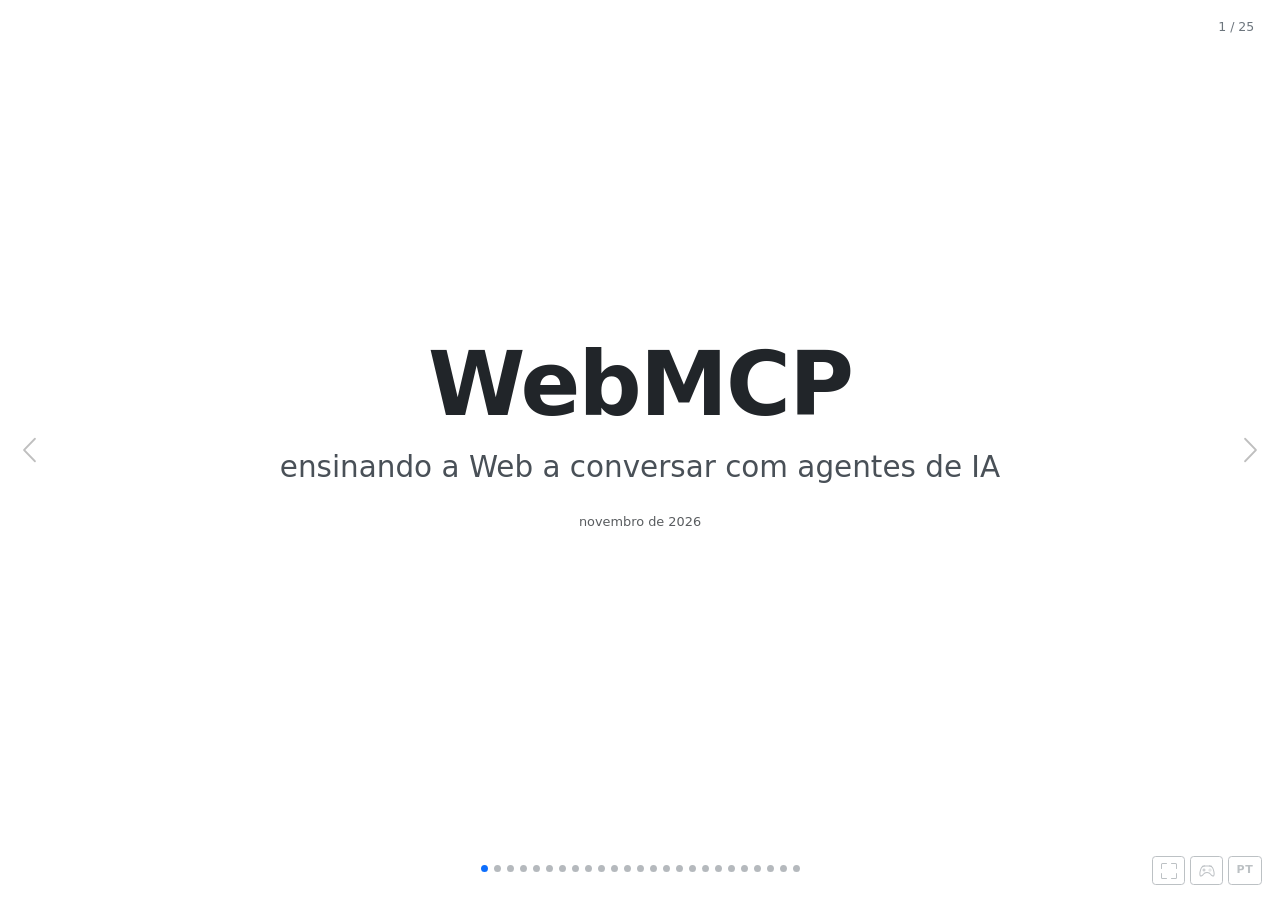
==== commit 477443a2: "Make the deck clicker-friendly: icon action bar, no interactive slides, leaner text - Rename talk to" ====
--- a/index.html
+++ b/index.html
@@ -3,7 +3,7 @@
 <head>
   <meta charset="UTF-8" />
   <meta name="viewport" content="width=device-width, initial-scale=1.0" />
-  <title>WebMCP — Apresentação</title>
+  <title>WebMCP: ensinando a Web a conversar com agentes de IA</title>
   <!--
     To give GitHub Pages visitors WebMCP without the testing flag, register
     https://robertheory.github.io for the WebMCP origin trial
@@ -21,19 +21,16 @@
 <body>
   <div class="slide-counter" id="slide-counter"></div>
 
-  <div class="btn-group btn-group-sm lang-switch" role="group" aria-label="Idioma / Language">
-    <button type="button" class="btn btn-outline-secondary" data-set-lang="pt-BR" title="Português">PT</button>
-    <button type="button" class="btn btn-outline-secondary" data-set-lang="en" title="English">EN</button>
-  </div>
-
   <div id="deck" class="carousel slide" data-bs-touch="true">
     <div class="carousel-indicators" id="deck-indicators"></div>
 
     <!--
+      Built to be driven by a slide clicker: no slide content needs a click.
+
       Citations: each slide lists its sources in data-refs (ids from
       js/references.js), and inline <sup data-cite="id"></sup> markers get
-      numbered against that list. presentation.js renders the footer and the
-      final References slide from the same data.
+      numbered against that list. presentation.js renders each slide's footer
+      and the final per-slide source index from the same data.
 
       Languages: every piece of text exists twice, as [data-lang="pt"] and
       [data-lang="en"]; js/lang.js hides the inactive one.
@@ -42,54 +39,41 @@
       <!-- Cover -->
       <div class="carousel-item active">
         <div class="slide cover-slide">
-          <h1>WebMCP</h1>
-          <p class="lead text-body-secondary mt-3" data-lang="pt">Dê à web uma voz que agentes de IA conseguem usar.</p>
-          <p class="lead text-body-secondary mt-3" data-lang="en">Give the web a voice AI agents can act on.</p>
-          <p class="text-muted mt-4 small" data-lang="pt">Um olhar prático sobre o Web Model Context Protocol &middot; novembro de 2026</p>
-          <p class="text-muted mt-4 small" data-lang="en">A hands-on look at the Web Model Context Protocol &middot; November 2026</p>
-        </div>
-      </div>
-
-      <!-- Status quo -->
-      <div class="carousel-item" data-refs="chromeOverview">
+          <h1 class="cover-title">WebMCP</h1>
+          <p class="cover-subtitle" data-lang="pt">ensinando a Web a conversar com agentes de IA</p>
+          <p class="cover-subtitle" data-lang="en">teaching the Web to talk to AI agents</p>
+          <p class="text-muted mt-4 small"><span data-lang="pt">novembro de 2026</span><span data-lang="en">November 2026</span></p>
+        </div>
+      </div>
+
+      <!-- Status quo + why it breaks -->
+      <div class="carousel-item" data-refs="chromeOverview chromeCompareMcp">
         <div class="slide">
           <div class="slide-kicker"><span data-lang="pt">Como é hoje</span><span data-lang="en">The status quo</span></div>
-          <h2><span data-lang="pt">Como agentes navegam na web hoje</span><span data-lang="en">How agents browse the web today</span></h2>
-          <p class="lead text-body-secondary mb-5" data-lang="pt">
-            <em>Atuação</em>: simular cliques e digitação como se o agente fosse o usuário humano<sup data-cite="chromeOverview"></sup>.
-          </p>
-          <p class="lead text-body-secondary mb-5" data-lang="en">
-            <em>Actuation</em>: simulating clicks and typing as if the agent were the human user<sup data-cite="chromeOverview"></sup>.
-          </p>
-          <div class="row g-4">
-            <div class="col-md-4">
-              <div class="card h-100 border-0 bg-body-tertiary">
-                <div class="card-body">
-                  <div class="fs-1 mb-2">📸</div>
-                  <h5><span data-lang="pt">Screenshots + visão</span><span data-lang="en">Screenshots + vision</span></h5>
-                  <p class="text-muted small mb-0" data-lang="pt">Lento, e tão bom quanto o palpite do modelo.</p>
-                  <p class="text-muted small mb-0" data-lang="en">Slow, and only as good as the model's guess.</p>
-                </div>
-              </div>
-            </div>
-            <div class="col-md-4">
-              <div class="card h-100 border-0 bg-body-tertiary">
-                <div class="card-body">
-                  <div class="fs-1 mb-2">🎯</div>
-                  <h5><span data-lang="pt">Seletores frágeis</span><span data-lang="en">Brittle selectors</span></h5>
-                  <p class="text-muted small mb-0" data-lang="pt">Uma classe CSS renomeada e a automação quebra.</p>
-                  <p class="text-muted small mb-0" data-lang="en">One CSS class rename and the automation breaks.</p>
-                </div>
-              </div>
-            </div>
-            <div class="col-md-4">
-              <div class="card h-100 border-0 bg-body-tertiary">
-                <div class="card-body">
-                  <div class="fs-1 mb-2">🕵️</div>
-                  <h5><span data-lang="pt">DOM na engenharia reversa</span><span data-lang="en">Reverse-engineered DOM</span></h5>
-                  <p class="text-muted small mb-0" data-lang="pt">Adivinhar o que um botão faz pelo rótulo — cada passo aberto a interpretação<sup data-cite="chromeOverview"></sup>.</p>
-                  <p class="text-muted small mb-0" data-lang="en">Guessing what a button does from its label — every step open to interpretation<sup data-cite="chromeOverview"></sup>.</p>
-                </div>
+          <h2><span data-lang="pt">Agentes usam a web no chute</span><span data-lang="en">Agents use the web by guessing</span></h2>
+          <div class="row g-4 mt-1">
+            <div class="col-md-4">
+              <div class="icon-card">
+                <div class="icon-card-emoji">📸</div>
+                <h5>Screenshots</h5>
+                <p data-lang="pt"><strong>Lento:</strong> um palpite a cada passo<sup data-cite="chromeOverview"></sup></p>
+                <p data-lang="en"><strong>Slow:</strong> one guess per step<sup data-cite="chromeOverview"></sup></p>
+              </div>
+            </div>
+            <div class="col-md-4">
+              <div class="icon-card">
+                <div class="icon-card-emoji">🎯</div>
+                <h5><span data-lang="pt">Seletores CSS</span><span data-lang="en">CSS selectors</span></h5>
+                <p data-lang="pt"><strong>Frágil:</strong> um redesign quebra tudo<sup data-cite="chromeCompareMcp"></sup></p>
+                <p data-lang="en"><strong>Fragile:</strong> a redesign breaks it all<sup data-cite="chromeCompareMcp"></sup></p>
+              </div>
+            </div>
+            <div class="col-md-4">
+              <div class="icon-card">
+                <div class="icon-card-emoji">🕵️</div>
+                <h5><span data-lang="pt">Ler o DOM</span><span data-lang="en">Reading the DOM</span></h5>
+                <p data-lang="pt"><strong>Ambíguo:</strong> nenhum contrato de intenção</p>
+                <p data-lang="en"><strong>Ambiguous:</strong> no contract of intent</p>
               </div>
             </div>
           </div>
@@ -100,131 +84,71 @@
       <div class="carousel-item" data-refs="ecosystemTracker">
         <div class="slide">
           <div class="slide-kicker"><span data-lang="pt">Como é hoje</span><span data-lang="en">The status quo</span></div>
-          <h2><span data-lang="pt">A mesma reserva de hotel, dois agentes</span><span data-lang="en">Same hotel booking, two agents</span></h2>
-          <p class="text-body-secondary mb-4" data-lang="pt">
-            A demo da Browser Use (6 set. 2026) fez a mesma reserva duas vezes<sup data-cite="ecosystemTracker"></sup>.
-          </p>
-          <p class="text-body-secondary mb-4" data-lang="en">
-            Browser Use's demo (6 Sep 2026) ran the same booking twice<sup data-cite="ecosystemTracker"></sup>.
-          </p>
-          <div class="row g-4">
-            <div class="col-md-6">
-              <div class="card h-100 border-0 bg-body-tertiary">
-                <div class="card-body">
-                  <h5 class="mb-3"><span data-lang="pt">Sem WebMCP</span><span data-lang="en">Without WebMCP</span></h5>
-                  <ol class="small text-muted mb-0" data-lang="pt">
-                    <li>Ler a página</li>
-                    <li>Encontrar os controles</li>
-                    <li>Digitar um orçamento</li>
-                    <li>Marcar os filtros</li>
-                    <li>Comparar quartos</li>
-                    <li>Preencher os dados do hóspede</li>
-                  </ol>
-                  <ol class="small text-muted mb-0" data-lang="en">
-                    <li>Read the page</li>
-                    <li>Find the controls</li>
-                    <li>Type a budget</li>
-                    <li>Tick the filters</li>
-                    <li>Compare rooms</li>
-                    <li>Fill in guest details</li>
-                  </ol>
-                </div>
-              </div>
-            </div>
-            <div class="col-md-6">
-              <div class="card h-100 border-primary">
-                <div class="card-body">
-                  <h5 class="mb-3"><span data-lang="pt">Com WebMCP</span><span data-lang="en">With WebMCP</span></h5>
-                  <ol class="small mb-0 font-monospace">
-                    <li>search_hotels</li>
-                    <li>filter_hotels</li>
-                    <li>compare_rooms</li>
-                    <li>select_room</li>
-                    <li>prepare_reservation</li>
-                    <li>get_reservation</li>
-                  </ol>
-                </div>
-              </div>
-            </div>
-          </div>
-          <p class="text-muted mt-4 mb-0" data-lang="pt">
-            <em>"Interfaces são feitas para humanos. Chamadas HTTP diretas são feitas para agentes. WebMCP torna a interação 100% determinística."</em>
-            — Gregor Zunic, Browser Use (tradução livre)<sup data-cite="ecosystemTracker"></sup>
-          </p>
-          <p class="text-muted mt-4 mb-0" data-lang="en">
-            <em>"UI is made for humans. Direct HTTP calls are made for agents. WebMCP makes interaction 100% deterministic."</em>
-            — Gregor Zunic, Browser Use<sup data-cite="ecosystemTracker"></sup>
-          </p>
-        </div>
-      </div>
-
-      <!-- Problem -->
-      <div class="carousel-item" data-refs="chromeOverview chromeCompareMcp">
-        <div class="slide">
-          <div class="slide-kicker"><span data-lang="pt">O problema</span><span data-lang="en">The problem</span></div>
-          <h2><span data-lang="pt">Por que isso não se sustenta</span><span data-lang="en">Why that breaks down</span></h2>
-          <div class="row row-cols-2 g-4 mt-2">
-            <div class="col">
-              <h4 class="fw-bold"><span data-lang="pt">Lento</span><span data-lang="en">Slow</span></h4>
-              <p class="text-muted" data-lang="pt">Cada ação exige uma ida e volta de screenshot e palpite, com muitos passos por tarefa<sup data-cite="chromeOverview"></sup>.</p>
-              <p class="text-muted" data-lang="en">Every action needs a screenshot-and-guess round trip, with many steps per task<sup data-cite="chromeOverview"></sup>.</p>
-            </div>
-            <div class="col">
-              <h4 class="fw-bold"><span data-lang="pt">Frágil</span><span data-lang="en">Fragile</span></h4>
-              <p class="text-muted" data-lang="pt">Um redesign quebra em silêncio toda automação construída sobre o layout<sup data-cite="chromeCompareMcp"></sup>.</p>
-              <p class="text-muted" data-lang="en">A redesign silently breaks every automation built on the layout<sup data-cite="chromeCompareMcp"></sup>.</p>
-            </div>
-            <div class="col">
-              <h4 class="fw-bold"><span data-lang="pt">Ambíguo</span><span data-lang="en">Ambiguous</span></h4>
-              <p class="text-muted" data-lang="pt">Sem schema, sem contrato — só um palpite sobre a intenção.</p>
-              <p class="text-muted" data-lang="en">No schema, no contract — just a best guess at intent.</p>
-            </div>
-            <div class="col">
-              <h4 class="fw-bold"><span data-lang="pt">Sem modelo de permissão</span><span data-lang="en">No permission model</span></h4>
-              <p class="text-muted" data-lang="pt">A página não consegue dizer ao agente o que é seguro fazer sozinho.</p>
-              <p class="text-muted" data-lang="en">The page can't tell the agent what's safe to do on its own.</p>
-            </div>
-          </div>
-        </div>
-      </div>
-
-      <!-- Idea -->
+          <h2><span data-lang="pt">Mesma reserva, dois agentes</span><span data-lang="en">Same booking, two agents</span></h2>
+          <div class="row g-4 align-items-stretch">
+            <div class="col-md-6">
+              <div class="compare-card">
+                <div class="compare-label"><span data-lang="pt">Sem WebMCP</span><span data-lang="en">Without WebMCP</span></div>
+                <ol data-lang="pt">
+                  <li>Ler a página</li>
+                  <li>Achar os controles</li>
+                  <li>Digitar o orçamento</li>
+                  <li>Marcar os filtros</li>
+                  <li>Comparar quartos</li>
+                  <li>Preencher o hóspede</li>
+                </ol>
+                <ol data-lang="en">
+                  <li>Read the page</li>
+                  <li>Find the controls</li>
+                  <li>Type a budget</li>
+                  <li>Tick the filters</li>
+                  <li>Compare rooms</li>
+                  <li>Fill in the guest</li>
+                </ol>
+              </div>
+            </div>
+            <div class="col-md-6">
+              <div class="compare-card compare-card-highlight">
+                <div class="compare-label"><span data-lang="pt">Com WebMCP</span><span data-lang="en">With WebMCP</span></div>
+                <ol class="font-monospace">
+                  <li>search_hotels</li>
+                  <li>filter_hotels</li>
+                  <li>compare_rooms</li>
+                  <li>select_room</li>
+                  <li>prepare_reservation</li>
+                  <li>get_reservation</li>
+                </ol>
+              </div>
+            </div>
+          </div>
+          <p class="text-muted mt-3 mb-0 small" data-lang="pt">Demo da Browser Use, setembro de 2026<sup data-cite="ecosystemTracker"></sup></p>
+          <p class="text-muted mt-3 mb-0 small" data-lang="en">Browser Use demo, September 2026<sup data-cite="ecosystemTracker"></sup></p>
+        </div>
+      </div>
+
+      <!-- Idea (hook) -->
       <div class="carousel-item" data-refs="spec">
-        <div class="slide cover-slide">
-          <div class="slide-kicker"><span data-lang="pt">A ideia</span><span data-lang="en">The idea</span></div>
-          <h2 style="font-size: 3.5rem;" data-lang="pt">E se a página simplesmente dissesse ao agente<br />o que ele pode fazer?</h2>
-          <h2 style="font-size: 3.5rem;" data-lang="en">What if the page just told the agent<br />what it can do?</h2>
-          <p class="lead text-body-secondary mt-4" data-lang="pt">
-            WebMCP: uma API do navegador para páginas registrarem ferramentas tipadas e chamáveis<sup data-cite="spec"></sup>.
-          </p>
-          <p class="lead text-body-secondary mt-4" data-lang="en">
-            WebMCP: a browser API for pages to register callable, typed tools<sup data-cite="spec"></sup>.
-          </p>
-        </div>
-      </div>
-
-      <!-- The shape -->
+        <div class="slide cover-slide hook-slide">
+          <h2 data-lang="pt">E se a página simplesmente dissesse ao agente o que ele pode fazer?</h2>
+          <h2 data-lang="en">What if the page just told the agent what it can do?</h2>
+          <p class="lead text-body-secondary mt-4" data-lang="pt">WebMCP: ferramentas tipadas, registradas pela própria página<sup data-cite="spec"></sup></p>
+          <p class="lead text-body-secondary mt-4" data-lang="en">WebMCP: typed tools, registered by the page itself<sup data-cite="spec"></sup></p>
+        </div>
+      </div>
+
+      <!-- Three actors -->
       <div class="carousel-item" data-refs="spec chromeCompareMcp">
         <div class="slide">
           <div class="slide-kicker"><span data-lang="pt">Como funciona</span><span data-lang="en">How it works</span></div>
           <h2><span data-lang="pt">Três atores, uma API</span><span data-lang="en">Three actors, one API</span></h2>
           <flow-diagram state="idle"></flow-diagram>
-          <div class="row text-center mt-4">
-            <div class="col-md-4">
-              <strong><span data-lang="pt">Agente de IA</span><span data-lang="en">AI Agent</span></strong>
-              <div class="text-muted small" data-lang="pt">Embutido no navegador, ou um agente in-page escrito em JavaScript<sup data-cite="spec"></sup></div>
-              <div class="text-muted small" data-lang="en">Built into the browser, or an in-page agent written in JavaScript<sup data-cite="spec"></sup></div>
-            </div>
-            <div class="col-md-4">
-              <strong><span data-lang="pt">Navegador</span><span data-lang="en">Browser</span></strong>
-              <div class="text-muted small" data-lang="pt">Faz a mediação entre o agente e a página<sup data-cite="chromeCompareMcp"></sup></div>
-              <div class="text-muted small" data-lang="en">Mediates between the agent and the page<sup data-cite="chromeCompareMcp"></sup></div>
-            </div>
-            <div class="col-md-4">
-              <strong><span data-lang="pt">Página web</span><span data-lang="en">Web Page</span></strong>
-              <div class="text-muted small" data-lang="pt">Registra as ferramentas que quer expor, rodando na sessão do usuário<sup data-cite="chromeCompareMcp"></sup></div>
-              <div class="text-muted small" data-lang="en">Registers the tools it wants to expose, running in the user's session<sup data-cite="chromeCompareMcp"></sup></div>
-            </div>
+          <div class="row text-center mt-3 small text-muted">
+            <div class="col-4" data-lang="pt">No navegador ou dentro da página<sup data-cite="spec"></sup></div>
+            <div class="col-4" data-lang="en">In the browser or inside the page<sup data-cite="spec"></sup></div>
+            <div class="col-4" data-lang="pt">Faz a mediação<sup data-cite="chromeCompareMcp"></sup></div>
+            <div class="col-4" data-lang="en">Mediates<sup data-cite="chromeCompareMcp"></sup></div>
+            <div class="col-4" data-lang="pt">Na sessão do usuário<sup data-cite="chromeCompareMcp"></sup></div>
+            <div class="col-4" data-lang="en">In the user's session<sup data-cite="chromeCompareMcp"></sup></div>
           </div>
         </div>
       </div>
@@ -239,14 +163,12 @@
               <flow-diagram state="register"></flow-diagram>
             </div>
             <div class="col-md-7">
-              <pre class="bg-dark text-light p-3 rounded small mb-0"><code>await document.modelContext.registerTool({
+              <pre class="code-block mb-0"><code>await document.modelContext.registerTool({
   name: "favorite_event",
-  title: "Favorite event",
-  description: "Add a tech event to the user's favorites.",
+  description: "Add an event to favorites",
   inputSchema: {
     type: "object",
-    properties: { eventId: { type: "string" } },
-    required: ["eventId"]
+    properties: { eventId: { type: "string" } }
   },
   execute: async ({ eventId }) =&gt; {
     favorite(eventId);
@@ -255,75 +177,47 @@
 });</code></pre>
             </div>
           </div>
-          <p class="text-muted mt-3 mb-0" data-lang="pt">
-            Fica em <code>document.modelContext</code>, só em contextos seguros<sup data-cite="spec"></sup>.
-            A promise é rejeitada se o nome já estiver em uso<sup data-cite="spec"></sup>.
-            O retorno pode ser qualquer valor serializável em JSON — uma string simples serve<sup data-cite="chromeImperative"></sup>.
-          </p>
-          <p class="text-muted mt-3 mb-0" data-lang="en">
-            Lives on <code>document.modelContext</code>, secure contexts only<sup data-cite="spec"></sup>.
-            The promise rejects if the name is already taken<sup data-cite="spec"></sup>.
-            The return value can be any JSON-serializable value — a plain string is fine<sup data-cite="chromeImperative"></sup>.
-          </p>
-        </div>
-      </div>
-
-      <!-- Imperative vs Declarative -->
-      <div class="carousel-item" data-refs="pr338 declarativeExplainer tpacMinutes blinkExtend chromeDeclarative openaiSiteTools">
+          <div class="chip-row mt-4">
+            <span class="chip"><span data-lang="pt">só em contexto seguro</span><span data-lang="en">secure contexts only</span><sup data-cite="spec"></sup></span>
+            <span class="chip"><span data-lang="pt">nome único</span><span data-lang="en">unique name</span><sup data-cite="spec"></sup></span>
+            <span class="chip"><span data-lang="pt">retorna qualquer JSON</span><span data-lang="en">returns any JSON</span><sup data-cite="chromeImperative"></sup></span>
+          </div>
+        </div>
+      </div>
+
+      <!-- Imperative vs Declarative, side by side -->
+      <div class="carousel-item" data-refs="blinkExtend pr338 declarativeExplainer openaiSiteTools">
         <div class="slide">
           <div class="slide-kicker"><span data-lang="pt">Duas formas de registrar</span><span data-lang="en">Two ways to register</span></div>
-          <h2><span data-lang="pt">Imperativa primeiro, declarativa em espera</span><span data-lang="en">Imperative first, declarative on hold</span></h2>
-
-          <ul class="nav nav-tabs" id="regTabs" role="tablist">
-            <li class="nav-item" role="presentation">
-              <button class="nav-link active" data-bs-toggle="tab" data-bs-target="#tab-imperative" type="button">
-                <span data-lang="pt">Imperativa</span><span data-lang="en">Imperative</span>
-                <span class="badge text-bg-success ms-1"><span data-lang="pt">na spec</span><span data-lang="en">in the spec</span></span>
-              </button>
-            </li>
-            <li class="nav-item" role="presentation">
-              <button class="nav-link" data-bs-toggle="tab" data-bs-target="#tab-declarative" type="button">
-                <span data-lang="pt">Declarativa</span><span data-lang="en">Declarative</span>
-                <span class="badge text-bg-warning ms-1"><span data-lang="pt">removida da spec</span><span data-lang="en">removed from the spec</span></span>
-              </button>
-            </li>
-          </ul>
-          <div class="tab-content border border-top-0 p-4 rounded-bottom">
-            <div class="tab-pane fade show active" id="tab-imperative">
-              <pre class="bg-dark text-light p-3 rounded small"><code>await document.modelContext.registerTool({
+          <h2><span data-lang="pt">Imperativa na frente; declarativa em espera</span><span data-lang="en">Imperative leads; declarative on hold</span></h2>
+          <div class="row g-4 align-items-stretch">
+            <div class="col-md-6">
+              <div class="compare-card compare-card-highlight">
+                <div class="d-flex justify-content-between align-items-center mb-2">
+                  <span class="compare-label mb-0"><span data-lang="pt">Imperativa</span><span data-lang="en">Imperative</span></span>
+                  <span class="badge text-bg-success"><span data-lang="pt">na spec</span><span data-lang="en">in the spec</span></span>
+                </div>
+                <pre class="code-block small mb-3"><code>document.modelContext.registerTool({
   name: "favorite_event",
   execute: async ({ eventId }) =&gt; { ... }
 });</code></pre>
-              <p class="text-muted mb-0" data-lang="pt">
-                Controle total sobre schema, execução e efeitos colaterais. O Chrome relata que ela é
-                <em>"muito mais popular que a declarativa"</em><sup data-cite="blinkExtend"></sup>
-                e planeja lançá-la primeiro<sup data-cite="pr338"></sup>.
-              </p>
-              <p class="text-muted mb-0" data-lang="en">
-                Full control over schema, execution and side effects. Chrome reports it is
-                <em>"a lot more popular than the declarative one"</em><sup data-cite="blinkExtend"></sup>
-                and plans to ship it first<sup data-cite="pr338"></sup>.
-              </p>
-            </div>
-            <div class="tab-pane fade" id="tab-declarative">
-              <pre class="bg-dark text-light p-3 rounded small"><code>&lt;form toolname="search_events"
-      tooldescription="Search events by keyword"
-      toolautosubmit&gt;
+                <p class="mb-0" data-lang="pt">"Muito mais popular"<sup data-cite="blinkExtend"></sup> — o Chrome planeja lançar primeiro<sup data-cite="pr338"></sup></p>
+                <p class="mb-0" data-lang="en">"A lot more popular"<sup data-cite="blinkExtend"></sup> — Chrome plans to ship it first<sup data-cite="pr338"></sup></p>
+              </div>
+            </div>
+            <div class="col-md-6">
+              <div class="compare-card compare-card-muted">
+                <div class="d-flex justify-content-between align-items-center mb-2">
+                  <span class="compare-label mb-0"><span data-lang="pt">Declarativa</span><span data-lang="en">Declarative</span></span>
+                  <span class="badge text-bg-warning"><span data-lang="pt">fora da spec · 8 out.</span><span data-lang="en">out of the spec · 8 Oct</span></span>
+                </div>
+                <pre class="code-block small mb-3"><code>&lt;form toolname="search_events"
+      tooldescription="Search events"&gt;
   &lt;input name="query" /&gt;
-  &lt;button type="submit"&gt;Search&lt;/button&gt;
 &lt;/form&gt;</code></pre>
-              <p class="text-muted mb-0" data-lang="pt">
-                Removida da spec em 8 out. 2026<sup data-cite="pr338"></sup>; o trabalho continua como explainer<sup data-cite="declarativeExplainer"></sup>
-                até haver experiência real de implementação<sup data-cite="tpacMinutes"></sup>.
-                O Chrome ainda aceita durante o origin trial<sup data-cite="chromeDeclarative"></sup>,
-                mas as site tools do ChatGPT não suportam ferramentas baseadas em formulário<sup data-cite="openaiSiteTools"></sup>.
-              </p>
-              <p class="text-muted mb-0" data-lang="en">
-                Removed from the spec on 8 Oct 2026<sup data-cite="pr338"></sup>; work continues as an explainer<sup data-cite="declarativeExplainer"></sup>
-                until there is real-world implementation experience<sup data-cite="tpacMinutes"></sup>.
-                Chrome still accepts it during the origin trial<sup data-cite="chromeDeclarative"></sup>,
-                but ChatGPT's site tools don't support form-based tools<sup data-cite="openaiSiteTools"></sup>.
-              </p>
+                <p class="mb-0" data-lang="pt">Segue como explainer<sup data-cite="declarativeExplainer"></sup>; o ChatGPT não suporta<sup data-cite="openaiSiteTools"></sup></p>
+                <p class="mb-0" data-lang="en">Lives on as an explainer<sup data-cite="declarativeExplainer"></sup>; ChatGPT doesn't support it<sup data-cite="openaiSiteTools"></sup></p>
+              </div>
             </div>
           </div>
         </div>
@@ -333,274 +227,234 @@
       <div class="carousel-item" data-refs="spec chromeImperative">
         <div class="slide">
           <div class="slide-kicker"><span data-lang="pt">Anatomia</span><span data-lang="en">Anatomy</span></div>
-          <h2><span data-lang="pt">O mesmo formato, toda ferramenta</span><span data-lang="en">Same shape, every tool</span></h2>
+          <h2><span data-lang="pt">Toda ferramenta tem o mesmo formato</span><span data-lang="en">Every tool has the same shape</span></h2>
           <div class="row g-4">
             <div class="col-md-4">
               <tool-card
                 name="favorite_event"
-                tool-title="Favoritar evento"
-                tool-title-en="Favorite event"
-                description="Adiciona um evento de tecnologia aos favoritos pelo id."
-                description-en="Add a tech event to favorites by its id."
+                description="Adiciona um evento aos favoritos."
+                description-en="Add an event to favorites."
                 schema="eventId: string"
               ></tool-card>
             </div>
             <div class="col-md-4">
               <tool-card
                 name="get_event_details"
-                tool-title="Detalhes do evento"
-                tool-title-en="Event details"
-                description="Retorna todos os detalhes de um evento."
-                description-en="Get full details for one event."
+                description="Retorna os detalhes de um evento."
+                description-en="Get one event's details."
                 schema="eventId: string"
-                output="id, title, date, location, ..."
+                output="id, title, date, ..."
                 annotations="read-only"
               ></tool-card>
             </div>
             <div class="col-md-4">
               <tool-card
                 name="buy_ticket"
-                tool-title="Comprar ingresso"
-                tool-title-en="Buy ticket"
-                description="Compra ingressos — ação real, difícil de desfazer."
-                description-en="Buy tickets — real-world, hard to undo."
+                description="Compra ingressos — difícil de desfazer."
+                description-en="Buy tickets — hard to undo."
                 schema="eventId: string, quantity: number"
                 annotations="consequential"
               ></tool-card>
             </div>
           </div>
-          <ul class="text-muted mt-4 mb-0" data-lang="pt">
-            <li><code>name</code>: 1–128 caracteres de <code>A–Z a–z 0–9 _ - .</code><sup data-cite="spec"></sup> · <code>title</code>: rótulo legível para a interface · <code>description</code>: quando e como usar.</li>
-            <li><code>inputSchema</code> / <code>outputSchema</code>: JSON Schema na entrada e na saída — agentes podem rejeitar saídas que não validam<sup data-cite="spec"></sup>.</li>
-            <li><code>annotations</code>: <code>readOnlyHint</code>, <code>consequentialHint</code>, <code>untrustedContentHint</code>, <code>debugging</code><sup data-cite="chromeImperative"></sup>.</li>
-          </ul>
-          <ul class="text-muted mt-4 mb-0" data-lang="en">
-            <li><code>name</code>: 1–128 chars of <code>A–Z a–z 0–9 _ - .</code><sup data-cite="spec"></sup> · <code>title</code>: human label for the UI · <code>description</code>: when and how to use it.</li>
-            <li><code>inputSchema</code> / <code>outputSchema</code>: JSON Schema in and out — agents may reject output that doesn't validate<sup data-cite="spec"></sup>.</li>
-            <li><code>annotations</code>: <code>readOnlyHint</code>, <code>consequentialHint</code>, <code>untrustedContentHint</code>, <code>debugging</code><sup data-cite="chromeImperative"></sup>.</li>
-          </ul>
+          <div class="chip-row mt-4">
+            <span class="chip">name<sup data-cite="spec"></sup></span>
+            <span class="chip">description</span>
+            <span class="chip">inputSchema / outputSchema<sup data-cite="spec"></sup></span>
+            <span class="chip">annotations<sup data-cite="chromeImperative"></sup></span>
+          </div>
         </div>
       </div>
 
       <!-- Calling a tool -->
-      <div class="carousel-item" data-refs="spec chromeImperative">
+      <div class="carousel-item" data-refs="spec">
         <div class="slide">
           <div class="slide-kicker"><span data-lang="pt">Como funciona</span><span data-lang="en">How it works</span></div>
-          <h2><span data-lang="pt">O agente chama uma ferramenta</span><span data-lang="en">The agent calls a tool</span></h2>
+          <h2><span data-lang="pt">O agente chama a ferramenta</span><span data-lang="en">The agent calls the tool</span></h2>
           <flow-diagram state="call"></flow-diagram>
-          <div class="row g-4 mt-1">
-            <div class="col-md-6">
-              <h5 class="fw-bold"><span data-lang="pt">Agente do navegador</span><span data-lang="en">Browser agent</span></h5>
-              <p class="text-muted small mb-0" data-lang="pt">
-                Agentes embutidos (ChatGPT desktop, Brave Leo...) recebem as ferramentas da página por um mecanismo
-                interno e separado do navegador — não pelo <code>getTools()</code><sup data-cite="spec"></sup>.
-              </p>
-              <p class="text-muted small mb-0" data-lang="en">
-                Built-in agents (ChatGPT desktop, Brave Leo...) get the page's tools through a separate, internal
-                browser mechanism — not through <code>getTools()</code><sup data-cite="spec"></sup>.
-              </p>
-            </div>
-            <div class="col-md-6">
-              <h5 class="fw-bold"><span data-lang="pt">Agente in-page</span><span data-lang="en">In-page agent</span></h5>
-              <p class="text-muted small mb-0" data-lang="pt">
-                <code>getTools()</code> e depois <code>executeTool(tool, input, {&nbsp;signal&nbsp;})</code>, que resolve com
-                o resultado serializado como string JSON<sup data-cite="spec"></sup> — ou <code>null</code> se a ferramenta navegou<sup data-cite="chromeImperative"></sup>.
-              </p>
-              <p class="text-muted small mb-0" data-lang="en">
-                <code>getTools()</code> then <code>executeTool(tool, input, {&nbsp;signal&nbsp;})</code>, which resolves with
-                the result serialized as a JSON string<sup data-cite="spec"></sup> — or <code>null</code> if the tool navigated<sup data-cite="chromeImperative"></sup>.
-              </p>
-            </div>
-          </div>
-          <p class="text-muted mt-3 mb-0 small" data-lang="pt">
-            Nos dois casos o seu <code>execute()</code> roda, e a página recebe os eventos <code>toolactivated</code> / <code>toolcancel</code> em <code>document.modelContext</code><sup data-cite="spec"></sup>.
-          </p>
-          <p class="text-muted mt-3 mb-0 small" data-lang="en">
-            Either way your <code>execute()</code> runs, and the page sees <code>toolactivated</code> / <code>toolcancel</code> events on <code>document.modelContext</code><sup data-cite="spec"></sup>.
-          </p>
-        </div>
-      </div>
-
-      <!-- Lifecycle -->
-      <div class="carousel-item" data-refs="chromeOverview chromeBestPractices chromeImperative chromeCompareMcp">
+          <div class="row g-4 mt-2 text-center">
+            <div class="col-md-6">
+              <h5 class="fw-bold mb-1"><span data-lang="pt">Agente do navegador</span><span data-lang="en">Browser agent</span></h5>
+              <p class="text-muted mb-0" data-lang="pt">Usa um mecanismo interno do navegador<sup data-cite="spec"></sup></p>
+              <p class="text-muted mb-0" data-lang="en">Uses an internal browser mechanism<sup data-cite="spec"></sup></p>
+            </div>
+            <div class="col-md-6">
+              <h5 class="fw-bold mb-1"><span data-lang="pt">Agente in-page</span><span data-lang="en">In-page agent</span></h5>
+              <p class="text-muted mb-0"><code>getTools()</code> → <code>executeTool()</code> → JSON<sup data-cite="spec"></sup></p>
+            </div>
+          </div>
+        </div>
+      </div>
+
+      <!-- What this unlocks -->
+      <div class="carousel-item" data-refs="chromeOverview chromeImperative chromeCompareMcp">
         <div class="slide">
           <div class="slide-kicker"><span data-lang="pt">Além do básico</span><span data-lang="en">Beyond the basics</span></div>
           <h2><span data-lang="pt">O que isso destrava</span><span data-lang="en">What this unlocks</span></h2>
-          <div class="row row-cols-1 row-cols-md-2 g-4">
+          <div class="row row-cols-2 row-cols-md-4 g-4 text-center">
             <div class="col">
-              <h5 class="fw-bold"><span data-lang="pt">Ciente do contexto</span><span data-lang="en">Context-aware</span></h5>
-              <p class="text-muted small" data-lang="pt">As ferramentas compartilham o estado vivo da página, então o agente sabe no que pode agir agora<sup data-cite="chromeOverview"></sup>.</p>
-              <p class="text-muted small" data-lang="en">Tools share the page's live state, so the agent knows what it can act on right now<sup data-cite="chromeOverview"></sup>.</p>
+              <div class="icon-card">
+                <div class="icon-card-emoji">🧭</div>
+                <h5><span data-lang="pt">Contexto</span><span data-lang="en">Context</span></h5>
+                <p data-lang="pt">Lê o estado vivo da página<sup data-cite="chromeOverview"></sup></p>
+                <p data-lang="en">Reads the page's live state<sup data-cite="chromeOverview"></sup></p>
+              </div>
             </div>
             <div class="col">
-              <h5 class="fw-bold"><span data-lang="pt">Dinâmico</span><span data-lang="en">Dynamic</span></h5>
-              <p class="text-muted small" data-lang="pt">Registre a ferramenta quando ela for útil e desregistre com um <code>AbortSignal</code> quando não for<sup data-cite="chromeBestPractices"></sup>. Desde o Chrome 153 isso não quebra mais chamadas em andamento<sup data-cite="chromeImperative"></sup>.</p>
-              <p class="text-muted small" data-lang="en">Register a tool when it's useful, unregister it with an <code>AbortSignal</code> when it isn't<sup data-cite="chromeBestPractices"></sup>. Since Chrome 153 this no longer breaks in-flight calls<sup data-cite="chromeImperative"></sup>.</p>
+              <div class="icon-card">
+                <div class="icon-card-emoji">🔄</div>
+                <h5><span data-lang="pt">Dinâmico</span><span data-lang="en">Dynamic</span></h5>
+                <p data-lang="pt">Registra e remove com <code>AbortSignal</code><sup data-cite="chromeImperative"></sup></p>
+                <p data-lang="en">Registers and removes with <code>AbortSignal</code><sup data-cite="chromeImperative"></sup></p>
+              </div>
             </div>
             <div class="col">
-              <h5 class="fw-bold"><span data-lang="pt">Cancelável</span><span data-lang="en">Cancellable</span></h5>
-              <p class="text-muted small" data-lang="pt"><code>execute(input, { signal })</code> fica sabendo quando o usuário ou o agente cancela no meio<sup data-cite="chromeImperative"></sup>.</p>
-              <p class="text-muted small" data-lang="en"><code>execute(input, { signal })</code> learns when the user or agent cancels mid-flight<sup data-cite="chromeImperative"></sup>.</p>
+              <div class="icon-card">
+                <div class="icon-card-emoji">✋</div>
+                <h5><span data-lang="pt">Cancelável</span><span data-lang="en">Cancellable</span></h5>
+                <p data-lang="pt">Para no meio da execução<sup data-cite="chromeImperative"></sup></p>
+                <p data-lang="en">Stops mid-flight<sup data-cite="chromeImperative"></sup></p>
+              </div>
             </div>
             <div class="col">
-              <h5 class="fw-bold"><span data-lang="pt">Efêmero</span><span data-lang="en">Ephemeral</span></h5>
-              <p class="text-muted small" data-lang="pt">As ferramentas só existem enquanto a página está aberta — navegou, sumiram<sup data-cite="chromeCompareMcp"></sup>.</p>
-              <p class="text-muted small" data-lang="en">Tools exist only while the page is open — navigate away and they're gone<sup data-cite="chromeCompareMcp"></sup>.</p>
+              <div class="icon-card">
+                <div class="icon-card-emoji">⏳</div>
+                <h5><span data-lang="pt">Efêmero</span><span data-lang="en">Ephemeral</span></h5>
+                <p data-lang="pt">Some quando a página fecha<sup data-cite="chromeCompareMcp"></sup></p>
+                <p data-lang="en">Gone when the page closes<sup data-cite="chromeCompareMcp"></sup></p>
+              </div>
             </div>
           </div>
         </div>
       </div>
 
       <!-- WebMCP vs MCP -->
-      <div class="carousel-item" data-refs="chromeCompareMcp openaiSiteTools mozillaPosition">
+      <div class="carousel-item" data-refs="chromeCompareMcp mozillaPosition">
         <div class="slide">
           <div class="slide-kicker"><span data-lang="pt">Não é a mesma coisa</span><span data-lang="en">Not the same thing</span></div>
           <h2>WebMCP vs. MCP</h2>
-          <p class="text-body-secondary mb-3" data-lang="pt">
-            MCP é uma central de atendimento; WebMCP é um especialista dentro da loja<sup data-cite="chromeCompareMcp"></sup>.
-          </p>
-          <p class="text-body-secondary mb-3" data-lang="en">
-            MCP is a call center; WebMCP is an in-store expert<sup data-cite="chromeCompareMcp"></sup>.
-          </p>
-          <table class="table table-sm align-middle" data-lang="pt">
-            <thead>
-              <tr><th></th><th>MCP</th><th>WebMCP</th></tr>
-            </thead>
-            <tbody>
-              <tr><th class="text-muted fw-normal">Onde as ferramentas vivem</th><td>Num servidor</td><td>Na página web</td></tr>
-              <tr><th class="text-muted fw-normal">Quando estão disponíveis</th><td>Enquanto o servidor estiver no ar</td><td>Só enquanto a página está aberta</td></tr>
-              <tr><th class="text-muted fw-normal">Login de quem</th><td>Credenciais próprias</td><td>A sessão atual do usuário</td></tr>
-              <tr><th class="text-muted fw-normal">Blocos de construção</th><td>Tools, resources, prompts</td><td>Só tools</td></tr>
-              <tr><th class="text-muted fw-normal">Configuração</th><td>Usuário ou app adiciona o servidor</td><td>Descobertas ao visitar a página<sup data-cite="openaiSiteTools"></sup></td></tr>
-            </tbody>
-          </table>
-          <table class="table table-sm align-middle" data-lang="en">
-            <thead>
-              <tr><th></th><th>MCP</th><th>WebMCP</th></tr>
-            </thead>
-            <tbody>
-              <tr><th class="text-muted fw-normal">Where tools live</th><td>On a server</td><td>In the web page</td></tr>
-              <tr><th class="text-muted fw-normal">When available</th><td>Whenever the server is up</td><td>Only while the page is open</td></tr>
-              <tr><th class="text-muted fw-normal">Whose login</th><td>Its own credentials</td><td>The user's current session</td></tr>
-              <tr><th class="text-muted fw-normal">Building blocks</th><td>Tools, resources, prompts</td><td>Tools only</td></tr>
-              <tr><th class="text-muted fw-normal">Setup</th><td>User or app adds the server</td><td>Discovered on visit<sup data-cite="openaiSiteTools"></sup></td></tr>
-            </tbody>
-          </table>
-          <p class="text-muted small mb-0" data-lang="pt">
-            Use os dois: MCP para trabalho em segundo plano, WebMCP para ações no contexto<sup data-cite="chromeCompareMcp"></sup>.
-            A Mozilla sobre o nome: <em>"Não há MCP aqui."</em> (tradução livre)<sup data-cite="mozillaPosition"></sup>
-          </p>
-          <p class="text-muted small mb-0" data-lang="en">
-            Use both: MCP for background work, WebMCP for in-context actions<sup data-cite="chromeCompareMcp"></sup>.
-            Mozilla's take on the name: <em>"There is no MCP here."</em><sup data-cite="mozillaPosition"></sup>
-          </p>
-        </div>
-      </div>
-
-      <!-- Security risk -->
-      <div class="carousel-item" data-refs="chromeSecureTools chromeAgentSecurity lethalTrifecta mozillaPosition">
+          <div class="row g-4 align-items-stretch text-center">
+            <div class="col-md-6">
+              <div class="compare-card">
+                <div class="icon-card-emoji">☎️</div>
+                <h4 class="fw-bold">MCP</h4>
+                <p class="lead mb-2" data-lang="pt">Central de atendimento<sup data-cite="chromeCompareMcp"></sup></p>
+                <p class="lead mb-2" data-lang="en">A call center<sup data-cite="chromeCompareMcp"></sup></p>
+                <p class="text-muted mb-0" data-lang="pt">Num servidor · credenciais próprias · sempre no ar</p>
+                <p class="text-muted mb-0" data-lang="en">On a server · its own credentials · always on</p>
+              </div>
+            </div>
+            <div class="col-md-6">
+              <div class="compare-card compare-card-highlight">
+                <div class="icon-card-emoji">🧑‍💼</div>
+                <h4 class="fw-bold">WebMCP</h4>
+                <p class="lead mb-2" data-lang="pt">Especialista na loja<sup data-cite="chromeCompareMcp"></sup></p>
+                <p class="lead mb-2" data-lang="en">An in-store expert<sup data-cite="chromeCompareMcp"></sup></p>
+                <p class="text-muted mb-0" data-lang="pt">Na página · sessão do usuário · só com a página aberta</p>
+                <p class="text-muted mb-0" data-lang="en">In the page · the user's session · only while it's open</p>
+              </div>
+            </div>
+          </div>
+          <p class="text-muted mt-4 mb-0 text-center" data-lang="pt"><em>"Não há MCP aqui."</em> — Mozilla, sobre o nome (tradução livre)<sup data-cite="mozillaPosition"></sup></p>
+          <p class="text-muted mt-4 mb-0 text-center" data-lang="en"><em>"There is no MCP here."</em> — Mozilla, on the name<sup data-cite="mozillaPosition"></sup></p>
+        </div>
+      </div>
+
+      <!-- Hook: security -->
+      <div class="carousel-item">
+        <div class="slide cover-slide hook-slide">
+          <h2 data-lang="pt">Mas… e se a página mentir?</h2>
+          <h2 data-lang="en">But… what if the page lies?</h2>
+        </div>
+      </div>
+
+      <!-- Lethal trifecta -->
+      <div class="carousel-item" data-refs="lethalTrifecta chromeAgentSecurity">
         <div class="slide">
           <div class="slide-kicker"><span data-lang="pt">Segurança</span><span data-lang="en">Security</span></div>
-          <h2><span data-lang="pt">Agentes rodam dentro da sua sessão</span><span data-lang="en">Agents run inside your session</span></h2>
-          <p class="lead text-body-secondary mb-4" data-lang="pt">
-            Modelos leem instruções e dados como um único fluxo de tokens, então texto injetado consegue guiá-los<sup data-cite="chromeSecureTools"></sup>.
-          </p>
-          <p class="lead text-body-secondary mb-4" data-lang="en">
-            Models read instructions and data as one stream of tokens, so injected text can steer them<sup data-cite="chromeSecureTools"></sup>.
-          </p>
-          <div class="row g-4">
-            <div class="col-md-6">
-              <div class="card h-100 border-0 bg-body-tertiary">
-                <div class="card-body">
-                  <div class="fs-1 mb-2">🎭</div>
-                  <h5><span data-lang="pt">Manifestos maliciosos</span><span data-lang="en">Malicious manifests</span></h5>
-                  <p class="text-muted small mb-0" data-lang="pt">
-                    O nome, a descrição ou os parâmetros de uma ferramenta podem esconder instruções feitas para sequestrar o agente<sup data-cite="chromeAgentSecurity"></sup> —
-                    prompt injection "invisível para usuários comuns"<sup data-cite="mozillaPosition"></sup>.
-                  </p>
-                  <p class="text-muted small mb-0" data-lang="en">
-                    A tool's name, description or parameters can hide instructions designed to hijack the agent<sup data-cite="chromeAgentSecurity"></sup> —
-                    prompt injection "invisible to typical users"<sup data-cite="mozillaPosition"></sup>.
-                  </p>
+          <h2><span data-lang="pt">A tríade letal</span><span data-lang="en">The lethal trifecta</span><sup data-cite="lethalTrifecta"></sup></h2>
+          <div class="row g-4 align-items-center">
+            <div class="col-md-6">
+              <svg class="trifecta" viewBox="0 0 400 360" role="img" aria-label="Lethal trifecta">
+                <circle cx="140" cy="130" r="105" class="trifecta-a" />
+                <circle cx="260" cy="130" r="105" class="trifecta-b" />
+                <circle cx="200" cy="232" r="105" class="trifecta-c" />
+                <g data-lang="pt">
+                  <text x="105" y="105" text-anchor="middle">Dados</text>
+                  <text x="105" y="125" text-anchor="middle">privados</text>
+                  <text x="295" y="105" text-anchor="middle">Conteúdo não</text>
+                  <text x="295" y="125" text-anchor="middle">confiável</text>
+                  <text x="200" y="295" text-anchor="middle">Canal de saída</text>
+                  <text x="200" y="172" text-anchor="middle" class="trifecta-center">roubo</text>
+                </g>
+                <g data-lang="en">
+                  <text x="105" y="105" text-anchor="middle">Private</text>
+                  <text x="105" y="125" text-anchor="middle">data</text>
+                  <text x="295" y="105" text-anchor="middle">Untrusted</text>
+                  <text x="295" y="125" text-anchor="middle">content</text>
+                  <text x="200" y="295" text-anchor="middle">Way out</text>
+                  <text x="200" y="172" text-anchor="middle" class="trifecta-center">theft</text>
+                </g>
+              </svg>
+            </div>
+            <div class="col-md-6">
+              <div class="vector">
+                <div class="icon-card-emoji">🎭</div>
+                <div>
+                  <h5><span data-lang="pt">Manifesto malicioso</span><span data-lang="en">Malicious manifest</span></h5>
+                  <p data-lang="pt">Instruções escondidas na descrição da ferramenta<sup data-cite="chromeAgentSecurity"></sup></p>
+                  <p data-lang="en">Instructions hidden in the tool description<sup data-cite="chromeAgentSecurity"></sup></p>
                 </div>
               </div>
-            </div>
-            <div class="col-md-6">
-              <div class="card h-100 border-0 bg-body-tertiary">
-                <div class="card-body">
-                  <div class="fs-1 mb-2">☣️</div>
+              <div class="vector">
+                <div class="icon-card-emoji">☣️</div>
+                <div>
                   <h5><span data-lang="pt">Saída contaminada</span><span data-lang="en">Contaminated output</span></h5>
-                  <p class="text-muted small mb-0" data-lang="pt">
-                    Uma ferramenta de um site confiável ainda pode devolver dados de terceiros — comentários, reviews — carregando instruções<sup data-cite="chromeAgentSecurity"></sup>.
-                  </p>
-                  <p class="text-muted small mb-0" data-lang="en">
-                    A tool from an otherwise trustworthy site can still return third-party data — user comments, reviews — carrying instructions<sup data-cite="chromeAgentSecurity"></sup>.
-                  </p>
+                  <p data-lang="pt">Reviews e comentários carregando ordens<sup data-cite="chromeAgentSecurity"></sup></p>
+                  <p data-lang="en">Reviews and comments carrying orders<sup data-cite="chromeAgentSecurity"></sup></p>
                 </div>
               </div>
             </div>
           </div>
-          <p class="text-muted mt-4 mb-0" data-lang="pt">
-            Dados privados + conteúdo não confiável + um jeito de enviar dados para fora = a <strong>"tríade letal"</strong>,
-            suficiente para roubar os dados de um usuário<sup data-cite="lethalTrifecta"></sup>.
-          </p>
-          <p class="text-muted mt-4 mb-0" data-lang="en">
-            Private data + untrusted content + a way to send data out = the <strong>"lethal trifecta"</strong>,
-            enough to steal a user's data<sup data-cite="lethalTrifecta"></sup>.
-          </p>
         </div>
       </div>
 
       <!-- Defense in depth -->
-      <div class="carousel-item" data-refs="chromeSecureTools mcpAnnotations spec openaiSiteTools chromeAgentSecurity">
+      <div class="carousel-item" data-refs="chromeSecureTools spec mcpAnnotations">
         <div class="slide">
           <div class="slide-kicker"><span data-lang="pt">Segurança</span><span data-lang="en">Security</span></div>
-          <h2><span data-lang="pt">Defesa em camadas</span><span data-lang="en">Defense in depth</span></h2>
+          <h2><span data-lang="pt">Anotações ajudam o agente a decidir</span><span data-lang="en">Annotations help the agent decide</span><sup data-cite="chromeSecureTools"></sup></h2>
           <div class="row g-4">
             <div class="col-md-4">
               <tool-card
                 name="get_event_details"
-                description="readOnlyHint — ajuda o agente a decidir quando pular confirmações."
-                description-en="readOnlyHint — helps the agent decide when to skip confirmations."
+                description="Seguro chamar sem perguntar."
+                description-en="Safe to call without asking."
                 annotations="read-only"
               ></tool-card>
             </div>
             <div class="col-md-4">
               <tool-card
                 name="buy_ticket"
-                description="consequentialHint — permite que o agente ou o navegador pergunte ao usuário antes."
-                description-en="consequentialHint — lets the agent or browser ask the user first."
+                description="Peça confirmação ao usuário."
+                description-en="Ask the user to confirm."
                 annotations="consequential"
               ></tool-card>
             </div>
             <div class="col-md-4">
               <tool-card
                 name="get_event_reviews"
-                description="untrustedContentHint — saída gerada por usuários, trate como dado."
-                description-en="untrustedContentHint — user-generated output, handle as data."
+                description="Trate a saída como dado."
+                description-en="Treat the output as data."
                 annotations="untrusted output"
               ></tool-card>
             </div>
           </div>
-          <p class="text-muted mt-4 mb-2" data-lang="pt">
-            O Chrome recomenda as três<sup data-cite="chromeSecureTools"></sup>. O MCP usa a mesma ideia, e diz que clientes devem tratar
-            hints de servidores não confiáveis como não confiáveis<sup data-cite="mcpAnnotations"></sup>.
+          <p class="callout mt-4 mb-0" data-lang="pt">
+            ⚠️ São dicas, não garantias: um site malicioso pode mentir<sup data-cite="spec"></sup> — no WebMCP e no MCP<sup data-cite="mcpAnnotations"></sup>.
           </p>
-          <p class="text-muted mt-4 mb-2" data-lang="en">
-            Chrome recommends all three<sup data-cite="chromeSecureTools"></sup>. MCP uses the same idea, and says clients must treat
-            hints from untrusted servers as untrusted<sup data-cite="mcpAnnotations"></sup>.
-          </p>
-          <p class="text-muted mb-0" data-lang="pt">
-            <strong>Atenção:</strong> um site malicioso pode omitir ou falsear os hints<sup data-cite="spec"></sup>.
-            Nas palavras da OpenAI, <em>"o nome de uma ferramenta, ou a alegação de que ela só lê dados, não é prova do que ela faz"</em> (tradução livre)<sup data-cite="openaiSiteTools"></sup> —
-            combine hints com controles reais. Agentes devem assumir que ferramentas alteram estado, confirmar com o usuário
-            e destacar (spotlighting) saídas não confiáveis<sup data-cite="chromeAgentSecurity"></sup>.
-          </p>
-          <p class="text-muted mb-0" data-lang="en">
-            <strong>Caveat:</strong> a malicious site can omit or misrepresent hints<sup data-cite="spec"></sup>.
-            As OpenAI puts it, <em>"a tool's name or claim that it only reads data isn't proof of what it does"</em><sup data-cite="openaiSiteTools"></sup> —
-            pair hints with real controls. Agents should assume tools mutate state, confirm with the user,
-            and spotlight untrusted output<sup data-cite="chromeAgentSecurity"></sup>.
+          <p class="callout mt-4 mb-0" data-lang="en">
+            ⚠️ Hints, not guarantees: a malicious site can lie<sup data-cite="spec"></sup> — in WebMCP and in MCP<sup data-cite="mcpAnnotations"></sup>.
           </p>
         </div>
       </div>
@@ -609,140 +463,93 @@
       <div class="carousel-item" data-refs="spec chromeImperative">
         <div class="slide">
           <div class="slide-kicker"><span data-lang="pt">Segurança</span><span data-lang="en">Security</span></div>
-          <h2><span data-lang="pt">Cross-origin exige três autorizações</span><span data-lang="en">Cross-origin needs three yeses</span></h2>
-          <p class="text-body-secondary mb-4" data-lang="pt">
-            Por padrão, uma ferramenta só é visível para documentos da mesma origem<sup data-cite="spec"></sup>. Cruzar origens exige os três:
-          </p>
-          <p class="text-body-secondary mb-4" data-lang="en">
-            By default a tool is visible only to same-origin documents<sup data-cite="spec"></sup>. Crossing origins takes all three:
-          </p>
+          <h2><span data-lang="pt">Cross-origin exige três autorizações</span><span data-lang="en">Cross-origin needs three yeses</span><sup data-cite="spec"></sup></h2>
           <div class="row g-3 align-items-stretch">
             <div class="col-md-4">
-              <div class="card h-100 border-0 bg-body-tertiary">
-                <div class="card-body">
-                  <div class="gate-step">1</div>
-                  <h5><span data-lang="pt">Quem incorpora delega</span><span data-lang="en">Embedder delegates</span></h5>
-                  <pre class="small mb-2"><code>&lt;iframe allow="tools"&gt;</code></pre>
-                  <p class="text-muted small mb-0" data-lang="pt">A Permissions Policy <code>tools</code> tem padrão <code>'self'</code><sup data-cite="chromeImperative"></sup>.</p>
-                  <p class="text-muted small mb-0" data-lang="en">The <code>tools</code> Permissions Policy defaults to <code>'self'</code><sup data-cite="chromeImperative"></sup>.</p>
-                </div>
-              </div>
-            </div>
-            <div class="col-md-4">
-              <div class="card h-100 border-0 bg-body-tertiary">
-                <div class="card-body">
-                  <div class="gate-step">2</div>
-                  <h5><span data-lang="pt">Quem fornece aceita</span><span data-lang="en">Provider opts in</span></h5>
-                  <pre class="small mb-2"><code>registerTool(tool, {
-  exposedTo: [origin]
-})</code></pre>
-                  <p class="text-muted small mb-0" data-lang="pt">Só origens listadas e seguras podem ver ou chamar a ferramenta<sup data-cite="spec"></sup>.</p>
-                  <p class="text-muted small mb-0" data-lang="en">Only listed, secure origins can see or call it<sup data-cite="spec"></sup>.</p>
-                </div>
-              </div>
-            </div>
-            <div class="col-md-4">
-              <div class="card h-100 border-0 bg-body-tertiary">
-                <div class="card-body">
-                  <div class="gate-step">3</div>
-                  <h5><span data-lang="pt">Quem consome aceita</span><span data-lang="en">Consumer opts in</span></h5>
-                  <pre class="small mb-2"><code>getTools({
-  fromOrigins: [origin]
-})</code></pre>
-                  <p class="text-muted small mb-0" data-lang="pt">Impede que frames não confiáveis poluam a lista de ferramentas<sup data-cite="spec"></sup>.</p>
-                  <p class="text-muted small mb-0" data-lang="en">Stops untrusted frames from polluting the tool list<sup data-cite="spec"></sup>.</p>
-                </div>
-              </div>
-            </div>
-          </div>
+              <div class="step-card">
+                <div class="gate-step">1</div>
+                <h5><span data-lang="pt">Quem incorpora delega</span><span data-lang="en">Embedder delegates</span></h5>
+                <pre class="code-inline"><code>&lt;iframe allow="tools"&gt;</code></pre>
+              </div>
+            </div>
+            <div class="col-md-4">
+              <div class="step-card">
+                <div class="gate-step">2</div>
+                <h5><span data-lang="pt">Quem fornece aceita</span><span data-lang="en">Provider opts in</span></h5>
+                <pre class="code-inline"><code>exposedTo: [origin]</code></pre>
+              </div>
+            </div>
+            <div class="col-md-4">
+              <div class="step-card">
+                <div class="gate-step">3</div>
+                <h5><span data-lang="pt">Quem consome aceita</span><span data-lang="en">Consumer opts in</span></h5>
+                <pre class="code-inline"><code>fromOrigins: [origin]</code></pre>
+              </div>
+            </div>
+          </div>
+          <p class="text-muted mt-4 mb-0" data-lang="pt">Sem isso, só a mesma origem enxerga a ferramenta<sup data-cite="spec"></sup>.</p>
+          <p class="text-muted mt-4 mb-0" data-lang="en">Without it, only the same origin sees the tool<sup data-cite="spec"></sup>.</p>
+        </div>
+      </div>
+
+      <!-- Hook: ecosystem -->
+      <div class="carousel-item">
+        <div class="slide cover-slide hook-slide">
+          <h2 data-lang="pt">Isso já é real?</h2>
+          <h2 data-lang="en">Is this real yet?</h2>
         </div>
       </div>
 
       <!-- Timeline -->
-      <div class="carousel-item" data-refs="chromeEpp blinkI2E chromeIo26 webkitPosition chromeOtBlog ecosystemTracker edgeBlog blinkExtend pr338 tpacMinutes bravePr edgeOt">
+      <div class="carousel-item" data-refs="chromeEpp chromeIo26 webkitPosition chromeOtBlog ecosystemTracker blinkExtend pr338 bravePr edgeOt">
         <div class="slide">
           <div class="slide-kicker"><span data-lang="pt">Como chegamos aqui</span><span data-lang="en">How we got here</span></div>
           <h2><span data-lang="pt">2026 em um slide</span><span data-lang="en">2026 in one slide</span></h2>
-          <ul class="timeline small" data-lang="pt">
-            <li><strong>10 fev.</strong> Chrome abre um programa de prévia antecipada<sup data-cite="chromeEpp"></sup></li>
-            <li><strong>15 mai.</strong> Intent to Experiment no blink-dev<sup data-cite="blinkI2E"></sup></li>
-            <li><strong>19 mai.</strong> Anúncio no Google I/O; o Gemini no Chrome "em breve vai suportar"<sup data-cite="chromeIo26"></sup></li>
-            <li><strong>3 jun.</strong> WebKit se declara contra<sup data-cite="webkitPosition"></sup></li>
-            <li><strong>9 jun.</strong> Origin trial abre no Chrome 149<sup data-cite="chromeOtBlog"></sup></li>
-            <li><strong>25 ago.</strong> ChatGPT desktop lança as "site tools", ativas por padrão<sup data-cite="ecosystemTracker"></sup></li>
-            <li><strong>21 set.</strong> Edge diz que sua implementação está pronta para testes<sup data-cite="edgeBlog"></sup></li>
-            <li><strong>28 set.</strong> Origin trial estendido até o Chrome 162<sup data-cite="blinkExtend"></sup><sup data-cite="ecosystemTracker"></sup></li>
-            <li><strong>8 out.</strong> API declarativa removida da spec<sup data-cite="pr338"></sup></li>
-            <li><strong>27 out.</strong> TPAC: explorar uma primitiva genérica de chamada de ferramentas; declarativa segue como explainer<sup data-cite="tpacMinutes"></sup></li>
-            <li><strong>12 nov.</strong> Brave Nightly ativa por padrão para o Leo<sup data-cite="bravePr"></sup></li>
-            <li class="timeline-future"><strong>30 mar. 2027</strong> Fim dos origin trials do Chrome e do Edge<sup data-cite="ecosystemTracker"></sup><sup data-cite="edgeOt"></sup></li>
-          </ul>
-          <ul class="timeline small" data-lang="en">
-            <li><strong>10 Feb</strong> Chrome opens an early preview program<sup data-cite="chromeEpp"></sup></li>
-            <li><strong>15 May</strong> Intent to Experiment on blink-dev<sup data-cite="blinkI2E"></sup></li>
-            <li><strong>19 May</strong> Announced at Google I/O; Gemini in Chrome "will soon support" it<sup data-cite="chromeIo26"></sup></li>
-            <li><strong>3 Jun</strong> WebKit says it is opposed<sup data-cite="webkitPosition"></sup></li>
-            <li><strong>9 Jun</strong> Origin trial opens in Chrome 149<sup data-cite="chromeOtBlog"></sup></li>
-            <li><strong>25 Aug</strong> ChatGPT desktop ships "site tools", on by default<sup data-cite="ecosystemTracker"></sup></li>
-            <li><strong>21 Sep</strong> Edge calls its implementation ready for testing<sup data-cite="edgeBlog"></sup></li>
-            <li><strong>28 Sep</strong> Origin trial extended to Chrome 162<sup data-cite="blinkExtend"></sup><sup data-cite="ecosystemTracker"></sup></li>
-            <li><strong>8 Oct</strong> Declarative API removed from the spec<sup data-cite="pr338"></sup></li>
-            <li><strong>27 Oct</strong> TPAC: explore a generic tool-calling primitive; declarative stays an explainer<sup data-cite="tpacMinutes"></sup></li>
-            <li><strong>12 Nov</strong> Brave Nightly turns it on by default for Leo<sup data-cite="bravePr"></sup></li>
-            <li class="timeline-future"><strong>30 Mar 2027</strong> Chrome and Edge origin trials end<sup data-cite="ecosystemTracker"></sup><sup data-cite="edgeOt"></sup></li>
-          </ul>
+          <ol class="htimeline">
+            <li><span class="htimeline-date"><span data-lang="pt">10 fev.</span><span data-lang="en">10 Feb</span></span><span class="htimeline-label"><span data-lang="pt">Prévia antecipada</span><span data-lang="en">Early preview</span><sup data-cite="chromeEpp"></sup></span></li>
+            <li><span class="htimeline-date"><span data-lang="pt">19 mai.</span><span data-lang="en">19 May</span></span><span class="htimeline-label"><span data-lang="pt">Anúncio no I/O</span><span data-lang="en">Announced at I/O</span><sup data-cite="chromeIo26"></sup></span></li>
+            <li><span class="htimeline-date"><span data-lang="pt">3 jun.</span><span data-lang="en">3 Jun</span></span><span class="htimeline-label"><span data-lang="pt">WebKit contra</span><span data-lang="en">WebKit opposes</span><sup data-cite="webkitPosition"></sup></span></li>
+            <li><span class="htimeline-date"><span data-lang="pt">9 jun.</span><span data-lang="en">9 Jun</span></span><span class="htimeline-label"><span data-lang="pt">Origin trial no Chrome 149</span><span data-lang="en">Origin trial in Chrome 149</span><sup data-cite="chromeOtBlog"></sup></span></li>
+            <li><span class="htimeline-date"><span data-lang="pt">25 ago.</span><span data-lang="en">25 Aug</span></span><span class="htimeline-label"><span data-lang="pt">ChatGPT lança "site tools"</span><span data-lang="en">ChatGPT ships "site tools"</span><sup data-cite="ecosystemTracker"></sup></span></li>
+            <li><span class="htimeline-date"><span data-lang="pt">28 set.</span><span data-lang="en">28 Sep</span></span><span class="htimeline-label"><span data-lang="pt">Trial até o Chrome 162</span><span data-lang="en">Trial to Chrome 162</span><sup data-cite="blinkExtend"></sup><sup data-cite="ecosystemTracker"></sup></span></li>
+            <li><span class="htimeline-date"><span data-lang="pt">8 out.</span><span data-lang="en">8 Oct</span></span><span class="htimeline-label"><span data-lang="pt">Declarativa sai da spec</span><span data-lang="en">Declarative leaves the spec</span><sup data-cite="pr338"></sup></span></li>
+            <li><span class="htimeline-date"><span data-lang="pt">12 nov.</span><span data-lang="en">12 Nov</span></span><span class="htimeline-label"><span data-lang="pt">Brave Nightly liga por padrão</span><span data-lang="en">Brave Nightly on by default</span><sup data-cite="bravePr"></sup></span></li>
+            <li class="htimeline-future"><span class="htimeline-date"><span data-lang="pt">30 mar. 2027</span><span data-lang="en">30 Mar 2027</span></span><span class="htimeline-label"><span data-lang="pt">Fim dos origin trials</span><span data-lang="en">Origin trials end</span><sup data-cite="ecosystemTracker"></sup><sup data-cite="edgeOt"></sup></span></li>
+          </ol>
         </div>
       </div>
 
       <!-- Where it stands -->
-      <div class="carousel-item" data-refs="chromeStatus chromeOtBlog edgeOt bravePr implStatus mozillaPosition webkitPosition openaiSiteTools chromeIo26 ecosystemTracker">
+      <div class="carousel-item" data-refs="chromeOtBlog edgeBlog bravePr mozillaPosition webkitPosition openaiSiteTools chromeIo26 ecosystemTracker">
         <div class="slide">
           <div class="slide-kicker"><span data-lang="pt">Novembro de 2026</span><span data-lang="en">November 2026</span></div>
           <h2><span data-lang="pt">Onde estamos hoje</span><span data-lang="en">Where it stands today</span></h2>
           <div class="row g-4">
             <div class="col-md-4">
-              <h5 class="fw-bold"><span data-lang="pt">Navegadores</span><span data-lang="en">Browsers</span></h5>
-              <ul class="list-unstyled small status-list" data-lang="pt">
-                <li><span class="badge text-bg-primary">Origin trial</span> Chrome 149–162<sup data-cite="ecosystemTracker"></sup>, ainda "Proposed"<sup data-cite="chromeStatus"></sup></li>
-                <li><span class="badge text-bg-primary">Origin trial</span> Edge, até 30 mar. 2027<sup data-cite="edgeOt"></sup></li>
-                <li><span class="badge text-bg-info">Nightly</span> Brave 1.102.2, estável prevista para 5 jan. 2027<sup data-cite="implStatus"></sup></li>
-                <li><span class="badge text-bg-secondary">Neutra</span> Firefox<sup data-cite="mozillaPosition"></sup>: protótipo, desligado por padrão<sup data-cite="ecosystemTracker"></sup></li>
-                <li><span class="badge text-bg-danger">Contra</span> Safari / WebKit<sup data-cite="webkitPosition"></sup></li>
+              <h5 class="status-heading"><span data-lang="pt">Navegadores</span><span data-lang="en">Browsers</span></h5>
+              <ul class="status-list">
+                <li><span class="badge text-bg-primary">trial</span> Chrome<sup data-cite="chromeOtBlog"></sup></li>
+                <li><span class="badge text-bg-primary">trial</span> Edge<sup data-cite="edgeBlog"></sup></li>
+                <li><span class="badge text-bg-info">nightly</span> Brave<sup data-cite="bravePr"></sup></li>
+                <li><span class="badge text-bg-secondary"><span data-lang="pt">neutro</span><span data-lang="en">neutral</span></span> Firefox<sup data-cite="mozillaPosition"></sup></li>
+                <li><span class="badge text-bg-danger"><span data-lang="pt">contra</span><span data-lang="en">opposed</span></span> Safari<sup data-cite="webkitPosition"></sup></li>
               </ul>
-              <ul class="list-unstyled small status-list" data-lang="en">
-                <li><span class="badge text-bg-primary">Origin trial</span> Chrome 149–162<sup data-cite="ecosystemTracker"></sup>, still "Proposed"<sup data-cite="chromeStatus"></sup></li>
-                <li><span class="badge text-bg-primary">Origin trial</span> Edge, until 30 Mar 2027<sup data-cite="edgeOt"></sup></li>
-                <li><span class="badge text-bg-info">Nightly</span> Brave 1.102.2, stable expected 5 Jan 2027<sup data-cite="implStatus"></sup></li>
-                <li><span class="badge text-bg-secondary">Neutral</span> Firefox<sup data-cite="mozillaPosition"></sup>: prototype, off by default<sup data-cite="ecosystemTracker"></sup></li>
-                <li><span class="badge text-bg-danger">Opposed</span> Safari / WebKit<sup data-cite="webkitPosition"></sup></li>
+            </div>
+            <div class="col-md-4">
+              <h5 class="status-heading"><span data-lang="pt">Agentes</span><span data-lang="en">Agents</span></h5>
+              <ul class="status-list">
+                <li><span class="badge text-bg-success"><span data-lang="pt">no ar</span><span data-lang="en">live</span></span> ChatGPT desktop<sup data-cite="openaiSiteTools"></sup></li>
+                <li><span class="badge text-bg-info">nightly</span> Brave Leo<sup data-cite="bravePr"></sup></li>
+                <li><span class="badge text-bg-light"><span data-lang="pt">em breve</span><span data-lang="en">soon</span></span> Gemini<sup data-cite="chromeIo26"></sup></li>
+                <li><span class="badge text-bg-light"><span data-lang="pt">sem descoberta</span><span data-lang="en">no discovery</span></span> Claude<sup data-cite="ecosystemTracker"></sup></li>
               </ul>
             </div>
             <div class="col-md-4">
-              <h5 class="fw-bold"><span data-lang="pt">Agentes</span><span data-lang="en">Agents</span></h5>
-              <ul class="list-unstyled small status-list" data-lang="pt">
-                <li><span class="badge text-bg-success">Em produção</span> "Site tools" do ChatGPT desktop<sup data-cite="openaiSiteTools"></sup></li>
-                <li><span class="badge text-bg-info">Nightly</span> Brave Leo<sup data-cite="bravePr"></sup></li>
-                <li><span class="badge text-bg-info">Em rollout</span> Meta AI nos Ray-Ban Display<sup data-cite="ecosystemTracker"></sup></li>
-                <li><span class="badge text-bg-light">Em breve</span> Gemini no Chrome<sup data-cite="chromeIo26"></sup></li>
-                <li><span class="badge text-bg-light">Sem descoberta</span> Claude for Chrome<sup data-cite="ecosystemTracker"></sup></li>
-              </ul>
-              <ul class="list-unstyled small status-list" data-lang="en">
-                <li><span class="badge text-bg-success">Shipping</span> ChatGPT desktop "site tools"<sup data-cite="openaiSiteTools"></sup></li>
-                <li><span class="badge text-bg-info">Nightly</span> Brave Leo<sup data-cite="bravePr"></sup></li>
-                <li><span class="badge text-bg-info">Rollout</span> Meta AI on Ray-Ban Display<sup data-cite="ecosystemTracker"></sup></li>
-                <li><span class="badge text-bg-light">Coming</span> Gemini in Chrome<sup data-cite="chromeIo26"></sup></li>
-                <li><span class="badge text-bg-light">No discovery</span> Claude for Chrome<sup data-cite="ecosystemTracker"></sup></li>
-              </ul>
-            </div>
-            <div class="col-md-4">
-              <h5 class="fw-bold"><span data-lang="pt">Ferramentas para devs</span><span data-lang="en">Developer tooling</span></h5>
-              <ul class="list-unstyled small status-list">
-                <li>Playwright 1.64 + Playwright MCP</li>
-                <li>Puppeteer · Chrome DevTools MCP</li>
-                <li>Stagehand · Vercel agent-browser</li>
-                <li>Google ADK for TypeScript</li>
-                <li class="text-muted" data-lang="pt">A maioria ainda exige ligar o WebMCP no navegador<sup data-cite="ecosystemTracker"></sup></li>
-                <li class="text-muted" data-lang="en">Most still need WebMCP switched on in the browser<sup data-cite="ecosystemTracker"></sup></li>
+              <h5 class="status-heading"><span data-lang="pt">Para devs</span><span data-lang="en">For developers</span></h5>
+              <ul class="status-list">
+                <li>Playwright + Playwright MCP</li>
+                <li>Puppeteer · DevTools MCP</li>
+                <li>Stagehand · agent-browser<sup data-cite="ecosystemTracker"></sup></li>
               </ul>
             </div>
           </div>
@@ -756,207 +563,137 @@
           <h2><span data-lang="pt">O debate</span><span data-lang="en">The debate</span></h2>
           <div class="row g-4">
             <div class="col-md-6">
-              <blockquote class="debate-quote" data-lang="pt">
-                <p>"Um agente agindo em nome de um usuário é, na prática, <strong>tecnologia assistiva</strong>: ele deveria operar o site como o usuário operaria, e o site não deveria tratá-lo de forma diferente."</p>
-                <footer class="small text-muted">WebKit — posição: contra (tradução livre)<sup data-cite="webkitPosition"></sup></footer>
+              <blockquote class="debate-quote">
+                <p data-lang="pt">"Um agente agindo em nome de um usuário é, na prática, <strong>tecnologia assistiva</strong>…"</p>
+                <p data-lang="en">"An agent acting on a user's behalf is, in effect, <strong>assistive technology</strong>…"</p>
+                <footer>WebKit · <span data-lang="pt">contra (tradução livre)</span><span data-lang="en">oppose</span><sup data-cite="webkitPosition"></sup></footer>
               </blockquote>
-              <blockquote class="debate-quote" data-lang="en">
-                <p>"An agent acting on a user's behalf is, in effect, <strong>assistive technology</strong>: it should operate a site as the user would, and the site should not single it out for different treatment."</p>
-                <footer class="small text-muted">WebKit — position: oppose<sup data-cite="webkitPosition"></sup></footer>
+            </div>
+            <div class="col-md-6">
+              <blockquote class="debate-quote">
+                <p data-lang="pt">"…o risco de sites oferecerem ferramentas que <strong>não correspondem</strong> à experiência de um usuário na página."</p>
+                <p data-lang="en">"…a risk that sites will provide tools that <strong>do not match</strong> the experience of a user on the page."</p>
+                <footer>Mozilla · <span data-lang="pt">neutra (tradução livre)</span><span data-lang="en">neutral</span><sup data-cite="mozillaPosition"></sup></footer>
               </blockquote>
             </div>
-            <div class="col-md-6">
-              <blockquote class="debate-quote" data-lang="pt">
-                <p>"Num cenário adversarial, há o risco de sites oferecerem ferramentas que não correspondem à experiência de um usuário na página […] fornecerem prompt injection invisível para usuários comuns, coletarem dados do usuário a partir das entradas das ferramentas."</p>
-                <footer class="small text-muted">Mozilla — posição: neutra (tradução livre)<sup data-cite="mozillaPosition"></sup></footer>
-              </blockquote>
-              <blockquote class="debate-quote" data-lang="en">
-                <p>"In an adversarial setting there is a risk that sites will provide tools that do not match the experience of a user on the page […] provide prompt injection that is invisible to typical users, collect user data from the inputs of the tools."</p>
-                <footer class="small text-muted">Mozilla — position: neutral<sup data-cite="mozillaPosition"></sup></footer>
-              </blockquote>
-            </div>
-          </div>
-          <p class="text-muted mt-3 mb-0" data-lang="pt">
-            Até o fórum é disputado: a Apple avisa que fará uma objeção formal se o WebMCP for para o
-            Web Machine Learning Working Group do W3C, e sugere um novo grupo sobre a web agêntica<sup data-cite="charterPr829"></sup>.
-          </p>
-          <p class="text-muted mt-3 mb-0" data-lang="en">
-            Even the venue is contested: Apple says to expect a formal objection if WebMCP moves into the
-            W3C Web Machine Learning Working Group, and suggests a new agentic-web group instead<sup data-cite="charterPr829"></sup>.
-          </p>
+          </div>
+          <p class="callout mt-4 mb-0" data-lang="pt">Até o fórum é disputado: a Apple ameaça objeção formal no W3C<sup data-cite="charterPr829"></sup>.</p>
+          <p class="callout mt-4 mb-0" data-lang="en">Even the venue is contested: Apple threatens a formal objection at the W3C<sup data-cite="charterPr829"></sup>.</p>
         </div>
       </div>
 
       <!-- What's next -->
-      <div class="carousel-item" data-refs="blinkExtend chromeSecureTools pr375 ecosystemTracker">
+      <div class="carousel-item" data-refs="blinkExtend tpacMinutes pr375">
         <div class="slide">
           <div class="slide-kicker"><span data-lang="pt">O que vem por aí</span><span data-lang="en">What's next</span></div>
-          <h2><span data-lang="pt">O que sai do origin trial</span><span data-lang="en">Coming out of the origin trial</span></h2>
+          <h2><span data-lang="pt">A API ainda vai mudar</span><span data-lang="en">The API will still change</span></h2>
           <div class="row g-4">
             <div class="col-md-6">
-              <h5 class="fw-bold"><span data-lang="pt">O Chrome está explorando</span><span data-lang="en">Chrome is exploring</span><sup data-cite="blinkExtend"></sup></h5>
-              <ul class="small text-muted" data-lang="pt">
-                <li><strong>Continuation API</strong> — uma ferramenta que começa numa página e termina depois de uma navegação.</li>
-                <li><strong>Tool stability API</strong> — avisar aos agentes quando a lista de ferramentas da página estabilizou.</li>
-                <li><strong>Limites de tamanho</strong> para ferramentas (hoje: orçamentos de caracteres sugeridos<sup data-cite="chromeSecureTools"></sup>).</li>
-                <li><strong>User activation</strong> repassada de um agente in-page para a página da ferramenta.</li>
+              <h5 class="status-heading"><span data-lang="pt">Chrome explorando</span><span data-lang="en">Chrome is exploring</span><sup data-cite="blinkExtend"></sup></h5>
+              <ul class="status-list" data-lang="pt">
+                <li>🔗 Ferramentas que atravessam navegações</li>
+                <li>⏱️ Aviso de "ferramentas prontas"</li>
+                <li>📏 Limites de tamanho</li>
+                <li>🚢 Pedido de lançamento durante o trial</li>
               </ul>
-              <ul class="small text-muted" data-lang="en">
-                <li><strong>Continuation API</strong> — a tool that starts on one page and finishes after a navigation.</li>
-                <li><strong>Tool stability API</strong> — tell agents when the page's tool list has settled.</li>
-                <li><strong>Size limits</strong> on tools (today: suggested character budgets<sup data-cite="chromeSecureTools"></sup>).</li>
-                <li><strong>User activation</strong> passed from an in-page agent to the tool's page.</li>
+              <ul class="status-list" data-lang="en">
+                <li>🔗 Tools that survive navigations</li>
+                <li>⏱️ A "tools are ready" signal</li>
+                <li>📏 Size limits</li>
+                <li>🚢 Intent to Ship during the trial</li>
               </ul>
-              <p class="small text-muted mb-0" data-lang="pt">O time espera pedir o Intent to Ship durante a extensão do trial<sup data-cite="blinkExtend"></sup>.</p>
-              <p class="small text-muted mb-0" data-lang="en">The team hopes to request Intent to Ship during the extended trial<sup data-cite="blinkExtend"></sup>.</p>
-            </div>
-            <div class="col-md-6">
-              <h5 class="fw-bold">
-                <span data-lang="pt">Reformulação proposta</span><span data-lang="en">Proposed reshape</span>
-                <span class="badge text-bg-warning align-middle"><span data-lang="pt">PR aberto, não é final</span><span data-lang="en">open PR, not final</span></span><sup data-cite="pr375"></sup>
+            </div>
+            <div class="col-md-6">
+              <h5 class="status-heading">
+                <span data-lang="pt">Proposta em aberto</span><span data-lang="en">Open proposal</span><sup data-cite="pr375"></sup>
               </h5>
-              <pre class="bg-dark text-light p-3 rounded small mb-2"><code>await window.toolRegistry.registerTool(...);
-const theirs = await window.opener.tools.getTools();</code></pre>
-              <ul class="small text-muted mb-0" data-lang="pt">
-                <li>Renomear <code>modelContext</code> para <code>tools</code>: uma primitiva genérica de chamada de ferramentas, não só para LLMs.</li>
-                <li><code>naturalLanguageProperties</code> para os metadados voltados ao agente.</li>
-                <li>Entradas e saídas structured-clone (<code>Date</code>, <code>Blob</code>, <code>ImageData</code>...).</li>
-              </ul>
-              <ul class="small text-muted mb-0" data-lang="en">
-                <li>Rename <code>modelContext</code> to <code>tools</code>: a generic tool-calling primitive, not LLM-only.</li>
-                <li><code>naturalLanguageProperties</code> for agent-facing metadata.</li>
-                <li>Structured-clone inputs and outputs (<code>Date</code>, <code>Blob</code>, <code>ImageData</code>...).</li>
-              </ul>
-            </div>
-          </div>
-        </div>
-      </div>
-
-      <!-- Try it yourself -->
-      <div class="carousel-item" data-refs="chromeOverview chromeOtBlog edgeLabs spec inspectorExtension openaiSiteTools ecosystemTracker">
+              <pre class="code-block small mb-3"><code>window.toolRegistry.registerTool(...);
+window.opener.tools.getTools();</code></pre>
+              <p class="text-muted mb-0" data-lang="pt">Rumo a uma primitiva genérica, não só para IA<sup data-cite="tpacMinutes"></sup></p>
+              <p class="text-muted mb-0" data-lang="en">Toward a generic primitive, not just for AI<sup data-cite="tpacMinutes"></sup></p>
+            </div>
+          </div>
+        </div>
+      </div>
+
+      <!-- Try it yourself: three paths -->
+      <div class="carousel-item" data-refs="chromeOverview edgeLabs chromeOtBlog spec inspectorExtension openaiSiteTools ecosystemTracker">
         <div class="slide">
           <div class="slide-kicker"><span data-lang="pt">Teste você mesmo</span><span data-lang="en">Try it yourself</span></div>
-          <h2><span data-lang="pt">Ligando o WebMCP hoje</span><span data-lang="en">Turning WebMCP on today</span></h2>
-          <div class="accordion" id="setupAccordion">
-            <div class="accordion-item">
-              <h2 class="accordion-header">
-                <button class="accordion-button" data-bs-toggle="collapse" data-bs-target="#setupFlag">
-                  <span data-lang="pt">Opção A — Flag de testes local</span><span data-lang="en">Option A — Local testing flag</span>
-                </button>
-              </h2>
-              <div id="setupFlag" class="accordion-collapse collapse show" data-bs-parent="#setupAccordion">
-                <div class="accordion-body">
-                  <ol class="mb-0" data-lang="pt">
-                    <li>Chrome: abra <code>chrome://flags/#enable-webmcp-testing</code>, marque Enabled e reinicie<sup data-cite="chromeOverview"></sup>.</li>
-                    <li>Edge Canary/Dev: a mesma flag em <code>edge://flags/#enable-webmcp-testing</code><sup data-cite="edgeLabs"></sup>.</li>
-                  </ol>
-                  <ol class="mb-0" data-lang="en">
-                    <li>Chrome: open <code>chrome://flags/#enable-webmcp-testing</code>, set it to Enabled, relaunch<sup data-cite="chromeOverview"></sup>.</li>
-                    <li>Edge Canary/Dev: same flag at <code>edge://flags/#enable-webmcp-testing</code><sup data-cite="edgeLabs"></sup>.</li>
-                  </ol>
-                </div>
-              </div>
-            </div>
-            <div class="accordion-item">
-              <h2 class="accordion-header">
-                <button class="accordion-button collapsed" data-bs-toggle="collapse" data-bs-target="#setupOt">
-                  <span data-lang="pt">Opção B — Origin trial, para usuários reais</span><span data-lang="en">Option B — Origin trial, for real users</span>
-                </button>
-              </h2>
-              <div id="setupOt" class="accordion-collapse collapse" data-bs-parent="#setupAccordion">
-                <div class="accordion-body">
-                  <ol class="mb-0" data-lang="pt">
-                    <li>Registre sua origem no origin trial do WebMCP (Chrome 149+)<sup data-cite="chromeOtBlog"></sup>.</li>
-                    <li>Sirva o token: <code>&lt;meta http-equiv="origin-trial" content="…"&gt;</code> ou um header HTTP.</li>
-                    <li>Sirva via HTTPS — a API só existe em contextos seguros<sup data-cite="spec"></sup>.</li>
-                  </ol>
-                  <ol class="mb-0" data-lang="en">
-                    <li>Register your origin for the WebMCP origin trial (Chrome 149+)<sup data-cite="chromeOtBlog"></sup>.</li>
-                    <li>Serve the token: <code>&lt;meta http-equiv="origin-trial" content="…"&gt;</code> or an HTTP header.</li>
-                    <li>Serve over HTTPS — the API only exists in secure contexts<sup data-cite="spec"></sup>.</li>
-                  </ol>
-                </div>
-              </div>
-            </div>
-            <div class="accordion-item">
-              <h2 class="accordion-header">
-                <button class="accordion-button collapsed" data-bs-toggle="collapse" data-bs-target="#setupAgent">
-                  <span data-lang="pt">Opção C — Traga um agente</span><span data-lang="en">Option C — Bring an agent</span>
-                </button>
-              </h2>
-              <div id="setupAgent" class="accordion-collapse collapse" data-bs-parent="#setupAccordion">
-                <div class="accordion-body">
-                  <ul class="mb-0" data-lang="pt">
-                    <li><a href="https://chromewebstore.google.com/detail/webmcp-model-context-tool/gbpdfapgefenggkahomfgkhfehlcenpd" target="_blank" rel="noopener noreferrer">Model Context Tool Inspector</a> (chave de API do Gemini)<sup data-cite="inspectorExtension"></sup>, ou a extensão de agente de exemplo do Chrome rodando no dispositivo via Prompt API<sup data-cite="chromeOverview"></sup>.</li>
-                    <li>A extensão WebMCP Explorer, do Edge<sup data-cite="edgeLabs"></sup>.</li>
-                    <li>O navegador embutido do ChatGPT desktop — sem flag<sup data-cite="openaiSiteTools"></sup>.</li>
-                    <li>Agentes de código (Cursor, Claude Code) via Playwright MCP ou Chrome DevTools MCP<sup data-cite="ecosystemTracker"></sup>.</li>
-                  </ul>
-                  <ul class="mb-0" data-lang="en">
-                    <li><a href="https://chromewebstore.google.com/detail/webmcp-model-context-tool/gbpdfapgefenggkahomfgkhfehlcenpd" target="_blank" rel="noopener noreferrer">Model Context Tool Inspector</a> (Gemini API key)<sup data-cite="inspectorExtension"></sup>, or Chrome's example agent extension running on-device via the Prompt API<sup data-cite="chromeOverview"></sup>.</li>
-                    <li>Edge's WebMCP Explorer extension<sup data-cite="edgeLabs"></sup>.</li>
-                    <li>ChatGPT desktop's built-in browser — no flag needed<sup data-cite="openaiSiteTools"></sup>.</li>
-                    <li>Coding agents (Cursor, Claude Code) via Playwright MCP or Chrome DevTools MCP<sup data-cite="ecosystemTracker"></sup>.</li>
-                  </ul>
-                </div>
-              </div>
-            </div>
-          </div>
-        </div>
-      </div>
-
-      <!-- See it running -->
-      <div class="carousel-item" data-refs="chromeImperative chromeSecureTools">
-        <div class="slide">
-          <div class="slide-kicker"><span data-lang="pt">Demo ao vivo</span><span data-lang="en">Live demo</span></div>
-          <h2><span data-lang="pt">Veja funcionando</span><span data-lang="en">See it running</span></h2>
-          <ul class="lead text-body-secondary demo-steps" data-lang="pt">
-            <li>Acompanhe o painel <strong>Atividade do agente</strong> — cada <code>toolactivated</code>, <code>toolcancel</code> e <code>toolchange</code>.</li>
-            <li>Favorite um evento pelo testador de ferramentas — a string JSON do <code>executeTool()</code>, já interpretada.</li>
-            <li>Chame <code>buy_ticket</code> — uma ferramenta com <code>consequentialHint</code> que pede sua confirmação<sup data-cite="chromeSecureTools"></sup>.</li>
-            <li>Chame <code>get_event_reviews</code> — <code>untrustedContentHint</code>, e uma das reviews carrega uma instrução injetada.</li>
-            <li>Rode <code>sync_favorites_to_cloud</code> e clique em Cancelar antes de terminar<sup data-cite="chromeImperative"></sup>.</li>
-            <li>Abra um evento e alterne o favorito — a ferramenta se troca sozinha via <code>AbortSignal</code>.</li>
-          </ul>
-          <ul class="lead text-body-secondary demo-steps" data-lang="en">
-            <li>Watch the <strong>Agent activity</strong> panel — every <code>toolactivated</code>, <code>toolcancel</code> and <code>toolchange</code>.</li>
-            <li>Favorite an event from the tool tester — the JSON string from <code>executeTool()</code>, parsed.</li>
-            <li>Call <code>buy_ticket</code> — a <code>consequentialHint</code> tool that asks you to confirm<sup data-cite="chromeSecureTools"></sup>.</li>
-            <li>Call <code>get_event_reviews</code> — <code>untrustedContentHint</code>, and one review carries an injected instruction.</li>
-            <li>Run <code>sync_favorites_to_cloud</code>, then Cancel before it finishes<sup data-cite="chromeImperative"></sup>.</li>
-            <li>Open an event and toggle favorite — the tool swaps itself via <code>AbortSignal</code>.</li>
-          </ul>
-          <a href="demo/index.html" class="btn btn-primary btn-lg mt-2 align-self-start">
-            <span data-lang="pt">Abrir a demo &rarr;</span><span data-lang="en">Open the demo &rarr;</span>
-          </a>
+          <h2><span data-lang="pt">Três caminhos para começar</span><span data-lang="en">Three ways to start</span></h2>
+          <div class="row g-4 align-items-stretch">
+            <div class="col-md-4">
+              <div class="path-card">
+                <div class="path-icon">🧪</div>
+                <h5><span data-lang="pt">Testar localmente</span><span data-lang="en">Test locally</span></h5>
+                <ol class="path-steps">
+                  <li><code>chrome://flags/#enable-webmcp-testing</code><sup data-cite="chromeOverview"></sup></li>
+                  <li><span data-lang="pt">Enabled e reiniciar</span><span data-lang="en">Enabled, then relaunch</span></li>
+                  <li><span data-lang="pt">No Edge: a mesma flag</span><span data-lang="en">On Edge: same flag</span><sup data-cite="edgeLabs"></sup></li>
+                </ol>
+              </div>
+            </div>
+            <div class="col-md-4">
+              <div class="path-card">
+                <div class="path-icon">🚀</div>
+                <h5><span data-lang="pt">Ir para produção</span><span data-lang="en">Go to production</span></h5>
+                <ol class="path-steps">
+                  <li><span data-lang="pt">Registrar no origin trial</span><span data-lang="en">Register for the origin trial</span><sup data-cite="chromeOtBlog"></sup></li>
+                  <li><span data-lang="pt">Servir o token</span><span data-lang="en">Serve the token</span></li>
+                  <li>HTTPS<sup data-cite="spec"></sup></li>
+                </ol>
+              </div>
+            </div>
+            <div class="col-md-4">
+              <div class="path-card">
+                <div class="path-icon">🤖</div>
+                <h5><span data-lang="pt">Trazer um agente</span><span data-lang="en">Bring an agent</span></h5>
+                <ol class="path-steps">
+                  <li>Tool Inspector<sup data-cite="inspectorExtension"></sup></li>
+                  <li>ChatGPT desktop<sup data-cite="openaiSiteTools"></sup></li>
+                  <li>Playwright MCP<sup data-cite="ecosystemTracker"></sup></li>
+                </ol>
+              </div>
+            </div>
+          </div>
+        </div>
+      </div>
+
+      <!-- Live demo -->
+      <div class="carousel-item">
+        <div class="slide cover-slide">
+          <div class="demo-emoji">🎮</div>
+          <h2><span data-lang="pt">Hora da demo</span><span data-lang="en">Demo time</span></h2>
+          <div class="chip-row justify-content-center mt-2">
+            <span class="chip"><span data-lang="pt">atividade do agente</span><span data-lang="en">agent activity</span></span>
+            <span class="chip"><span data-lang="pt">compra com confirmação</span><span data-lang="en">purchase with confirmation</span></span>
+            <span class="chip"><span data-lang="pt">review com prompt injection</span><span data-lang="en">review with prompt injection</span></span>
+            <span class="chip"><span data-lang="pt">cancelar no meio</span><span data-lang="en">cancel mid-flight</span></span>
+          </div>
         </div>
       </div>
 
       <!-- Checklist -->
-      <div class="carousel-item" data-refs="chromeOverview chromeBestPractices chromeSecureTools pr338">
+      <div class="carousel-item" data-refs="chromeOverview pr338 chromeBestPractices chromeSecureTools">
         <div class="slide">
           <div class="slide-kicker"><span data-lang="pt">Para levar</span><span data-lang="en">Takeaways</span></div>
           <h2><span data-lang="pt">Adote amanhã</span><span data-lang="en">Adopt it tomorrow</span></h2>
-          <div class="row row-cols-1 row-cols-md-2 g-3 small" data-lang="pt">
-            <div class="col">✅ Detecte <code>document.modelContext</code> — é um aprimoramento progressivo<sup data-cite="chromeOverview"></sup>.</div>
-            <div class="col">✅ Comece pela imperativa; a declarativa está fora da spec por enquanto<sup data-cite="pr338"></sup>.</div>
-            <div class="col">✅ Uma função por ferramenta, verbos precisos, descrições positivas<sup data-cite="chromeBestPractices"></sup>.</div>
-            <div class="col">✅ Orçamentos: 500 caracteres por descrição, 30 por nome, 1,5 mil por saída<sup data-cite="chromeSecureTools"></sup>.</div>
-            <div class="col">✅ Anote: somente leitura, consequencial, não confiável<sup data-cite="chromeSecureTools"></sup>.</div>
-            <div class="col">✅ Valide com rigor no código, com folga no schema<sup data-cite="chromeBestPractices"></sup>.</div>
-            <div class="col">✅ Registre o conjunto inteiro de uma vez, e desfaça tudo se algo falhar<sup data-cite="chromeBestPractices"></sup>.</div>
-            <div class="col">✅ Só reporte sucesso quando o estado do app corresponder<sup data-cite="chromeBestPractices"></sup>.</div>
-          </div>
-          <div class="row row-cols-1 row-cols-md-2 g-3 small" data-lang="en">
-            <div class="col">✅ Feature-detect <code>document.modelContext</code> — it's a progressive enhancement<sup data-cite="chromeOverview"></sup>.</div>
-            <div class="col">✅ Start imperative; the declarative API is out of the spec for now<sup data-cite="pr338"></sup>.</div>
-            <div class="col">✅ One function per tool, precise verbs, positive descriptions<sup data-cite="chromeBestPractices"></sup>.</div>
-            <div class="col">✅ Budgets: 500 chars per description, 30 per name, 1.5K per output<sup data-cite="chromeSecureTools"></sup>.</div>
-            <div class="col">✅ Annotate: read-only, consequential, untrusted<sup data-cite="chromeSecureTools"></sup>.</div>
-            <div class="col">✅ Validate strictly in code, loosely in schema<sup data-cite="chromeBestPractices"></sup>.</div>
-            <div class="col">✅ Register the whole tool set at once, and roll back on failure<sup data-cite="chromeBestPractices"></sup>.</div>
-            <div class="col">✅ Only report success once the app state matches<sup data-cite="chromeBestPractices"></sup>.</div>
-          </div>
+          <ul class="checklist" data-lang="pt">
+            <li>Detecte <code>document.modelContext</code><sup data-cite="chromeOverview"></sup></li>
+            <li>Comece pela imperativa<sup data-cite="pr338"></sup></li>
+            <li>Uma função por ferramenta<sup data-cite="chromeBestPractices"></sup></li>
+            <li>Descrições curtas e positivas<sup data-cite="chromeSecureTools"></sup></li>
+            <li>Anote: leitura, consequencial, não confiável<sup data-cite="chromeSecureTools"></sup></li>
+            <li>Valide no código, não só no schema<sup data-cite="chromeBestPractices"></sup></li>
+          </ul>
+          <ul class="checklist" data-lang="en">
+            <li>Feature-detect <code>document.modelContext</code><sup data-cite="chromeOverview"></sup></li>
+            <li>Start imperative<sup data-cite="pr338"></sup></li>
+            <li>One function per tool<sup data-cite="chromeBestPractices"></sup></li>
+            <li>Short, positive descriptions<sup data-cite="chromeSecureTools"></sup></li>
+            <li>Annotate: read-only, consequential, untrusted<sup data-cite="chromeSecureTools"></sup></li>
+            <li>Validate in code, not only in the schema<sup data-cite="chromeBestPractices"></sup></li>
+          </ul>
         </div>
       </div>
 
@@ -970,38 +707,52 @@
             <a href="https://robertheory.github.io/webmcp-demo/demo/" target="_blank" rel="noopener noreferrer">robertheory.github.io/webmcp-demo/demo</a>
           </p>
           <p class="text-muted small mb-0">
-            <span data-lang="pt">Código:</span><span data-lang="en">Source:</span>
             <a href="https://github.com/robertheory/webmcp-demo" target="_blank" rel="noopener noreferrer">github.com/robertheory/webmcp-demo</a> ·
-            <span data-lang="pt">Referências no próximo slide</span><span data-lang="en">References on the next slide</span>
+            <span data-lang="pt">fontes nos próximos slides</span><span data-lang="en">sources on the next slides</span>
           </p>
         </div>
       </div>
 
-      <!-- References (generated by presentation.js from every data-refs/data-cite in the deck) -->
-      <div class="carousel-item">
-        <div class="slide references-slide">
-          <div class="slide-kicker"><span data-lang="pt">Fontes</span><span data-lang="en">Sources</span></div>
-          <h2><span data-lang="pt">Referências</span><span data-lang="en">References</span></h2>
-          <div id="references-list" class="references-list"></div>
-        </div>
-      </div>
+      <!-- Source index slides are appended here by presentation.js. -->
     </div>
 
-    <button class="carousel-control-prev" type="button" data-bs-target="#deck" data-bs-slide="prev">
+    <button class="carousel-control-prev" type="button" data-bs-target="#deck" data-bs-slide="prev" aria-label="Previous">
       <span class="carousel-control-prev-icon" aria-hidden="true"></span>
     </button>
-    <button class="carousel-control-next" type="button" data-bs-target="#deck" data-bs-slide="next">
+    <button class="carousel-control-next" type="button" data-bs-target="#deck" data-bs-slide="next" aria-label="Next">
       <span class="carousel-control-next-icon" aria-hidden="true"></span>
     </button>
   </div>
 
-  <button type="button" id="present-mode-toggle" class="btn btn-sm btn-outline-secondary present-mode-btn">
-    &#x26F6; <span data-lang="pt">Apresentar</span><span data-lang="en">Present</span>
-  </button>
-
-  <a href="demo/index.html" class="btn btn-danger floating-demo-btn">
-    <span data-lang="pt">Testar a demo &rarr;</span><span data-lang="en">Try the demo &rarr;</span>
-  </a>
+  <!-- Icon-only controls for the operator: fullscreen (F), demo (D), language (L). -->
+  <div class="action-bar" role="toolbar">
+    <button type="button" id="fullscreen-toggle" class="btn btn-sm btn-outline-secondary"
+      data-title-pt="Tela cheia (F)" data-title-en="Fullscreen (F)">
+      <svg class="icon-enter" xmlns="http://www.w3.org/2000/svg" width="16" height="16" fill="currentColor" viewBox="0 0 16 16" aria-hidden="true">
+        <path d="M1.5 1a.5.5 0 0 0-.5.5v4a.5.5 0 0 1-1 0v-4A1.5 1.5 0 0 1 1.5 0h4a.5.5 0 0 1 0 1zM10 .5a.5.5 0 0 1 .5-.5h4A1.5 1.5 0 0 1 16 1.5v4a.5.5 0 0 1-1 0v-4a.5.5 0 0 0-.5-.5h-4a.5.5 0 0 1-.5-.5M.5 10a.5.5 0 0 1 .5.5v4a.5.5 0 0 0 .5.5h4a.5.5 0 0 1 0 1h-4A1.5 1.5 0 0 1 0 14.5v-4a.5.5 0 0 1 .5-.5m15 0a.5.5 0 0 1 .5.5v4a1.5 1.5 0 0 1-1.5 1.5h-4a.5.5 0 0 1 0-1h4a.5.5 0 0 0 .5-.5v-4a.5.5 0 0 1 .5-.5"/>
+      </svg>
+      <svg class="icon-exit" xmlns="http://www.w3.org/2000/svg" width="16" height="16" fill="currentColor" viewBox="0 0 16 16" aria-hidden="true">
+        <path d="M5.5 0a.5.5 0 0 1 .5.5v4A1.5 1.5 0 0 1 4.5 6h-4a.5.5 0 0 1 0-1h4a.5.5 0 0 0 .5-.5v-4a.5.5 0 0 1 .5-.5m5 0a.5.5 0 0 1 .5.5v4a.5.5 0 0 0 .5.5h4a.5.5 0 0 1 0 1h-4A1.5 1.5 0 0 1 10 4.5v-4a.5.5 0 0 1 .5-.5M0 10.5a.5.5 0 0 1 .5-.5h4A1.5 1.5 0 0 1 6 11.5v4a.5.5 0 0 1-1 0v-4a.5.5 0 0 0-.5-.5h-4a.5.5 0 0 1-.5-.5m10 1a1.5 1.5 0 0 1 1.5-1.5h4a.5.5 0 0 1 0 1h-4a.5.5 0 0 0-.5.5v4a.5.5 0 0 1-1 0z"/>
+      </svg>
+    </button>
+    <a href="demo/index.html" id="demo-link" class="btn btn-sm btn-outline-secondary"
+      data-title-pt="Abrir a demo (D)" data-title-en="Open the demo (D)">
+      <svg xmlns="http://www.w3.org/2000/svg" width="16" height="16" fill="currentColor" viewBox="0 0 16 16" aria-hidden="true">
+        <path d="M11.5 6.027a.5.5 0 1 1-1 0 .5.5 0 0 1 1 0m-1.5 1.5a.5.5 0 1 0 0-1 .5.5 0 0 0 0 1m2.5-.5a.5.5 0 1 1-1 0 .5.5 0 0 1 1 0m-1.5 1.5a.5.5 0 1 0 0-1 .5.5 0 0 0 0 1m-6.5-3h1v1h1v1h-1v1h-1v-1h-1v-1h1z"/>
+        <path d="M3.051 3.26a.5.5 0 0 1 .354-.613l1.932-.518a.5.5 0 0 1 .62.39c.655-.079 1.35-.117 2.043-.117.72 0 1.443.041 2.12.126a.5.5 0 0 1 .622-.399l1.932.518a.5.5 0 0 1 .306.729q.211.136.373.297c.408.408.78 1.05 1.095 1.772.32.733.599 1.591.805 2.466s.34 1.78.364 2.606c.024.816-.059 1.602-.328 2.21a1.42 1.42 0 0 1-1.445.83c-.636-.067-1.115-.394-1.513-.773-.245-.232-.496-.526-.739-.808-.126-.148-.25-.292-.368-.423-.728-.804-1.597-1.527-3.224-1.527s-2.496.723-3.224 1.527c-.119.131-.242.275-.368.423-.243.282-.494.575-.739.808-.398.38-.877.706-1.513.773a1.42 1.42 0 0 1-1.445-.83c-.27-.608-.352-1.395-.329-2.21.024-.826.16-1.73.365-2.606.206-.875.486-1.733.805-2.466.315-.722.687-1.364 1.094-1.772a2.3 2.3 0 0 1 .433-.335l-.028-.079zm2.036.412c-.877.185-1.469.443-1.733.708-.276.276-.587.783-.885 1.465a14 14 0 0 0-.748 2.295 12.4 12.4 0 0 0-.339 2.406c-.022.755.062 1.368.243 1.776a.42.42 0 0 0 .426.24c.327-.034.61-.199.929-.502.212-.202.4-.423.615-.674.133-.156.276-.323.44-.504C4.861 9.969 5.978 9.027 8 9.027s3.139.942 3.965 1.855c.164.181.307.348.44.504.214.251.403.472.615.674.318.303.601.468.929.503a.42.42 0 0 0 .426-.241c.18-.408.265-1.02.243-1.776a12.4 12.4 0 0 0-.339-2.406 14 14 0 0 0-.748-2.295c-.298-.682-.61-1.19-.885-1.465-.264-.265-.856-.523-1.733-.708-.85-.179-1.877-.27-2.913-.27s-2.063.091-2.913.27"/>
+      </svg>
+    </a>
+    <div class="dropup">
+      <button type="button" class="btn btn-sm btn-outline-secondary lang-current" data-bs-toggle="dropdown" aria-expanded="false"
+        data-title-pt="Idioma (L)" data-title-en="Language (L)">
+        <span data-lang-current>PT</span>
+      </button>
+      <ul class="dropdown-menu dropdown-menu-end">
+        <li><button type="button" class="dropdown-item" data-set-lang="pt-BR">Português (PT)</button></li>
+        <li><button type="button" class="dropdown-item" data-set-lang="en">English (EN)</button></li>
+      </ul>
+    </div>
+  </div>
 
   <script src="https://cdn.jsdelivr.net/npm/bootstrap@5.3.3/dist/js/bootstrap.bundle.min.js"></script>
   <script src="js/references.js"></script>
--- a/css/presentation.css
+++ b/css/presentation.css
@@ -1,9 +1,17 @@
 /* Slide deck built on top of Bootstrap's Carousel component — each
-   .carousel-item is one full-height slide instead of an image. */
+   .carousel-item is one full-height slide instead of an image. Designed to
+   be run with a slide clicker: nothing on a slide needs a click. */
 
 html,
 body {
   height: 100%;
+}
+
+/* Everything is sized in rem, so scaling the root with the viewport makes
+   the whole deck grow on a 1080p projector the way a slide would, while
+   keeping the same layout (and no overflow) at 720p. */
+html {
+  font-size: clamp(13px, min(1.15vw, 2.05vh), 30px);
 }
 
 body {
@@ -18,15 +26,32 @@
 
 /* Scoped to direct children of a slide item: #deck itself carries Bootstrap's
    "slide" class (carousel transition), and must not get this layout.
-   Bottom padding leaves room for the citation footer, which sits above the
-   fixed "Present" / "Try the demo" buttons and the progress dots. */
+   presentation.js moves the content into .slide-body and appends the source
+   footer after it, so the footer sits at the bottom in normal flow. The
+   bottom padding clears the progress dots and the action bar. */
 .carousel-item > .slide {
   height: 100vh;
   display: flex;
   flex-direction: column;
+  padding: 3rem 6rem 4.5rem;
+  overflow: hidden;
+}
+
+.slide-body {
+  flex: 1 1 auto;
+  min-height: 0;
+  display: flex;
+  flex-direction: column;
   justify-content: center;
-  padding: 3rem 6rem 9.5rem;
-  overflow-y: auto;
+}
+
+.slide-body-top {
+  justify-content: flex-start;
+}
+
+.cover-slide .slide-body {
+  align-items: center;
+  text-align: center;
 }
 
 .slide-kicker {
@@ -45,41 +70,59 @@
 .slide h2 {
   font-size: 2.75rem;
   font-weight: 700;
-  margin-bottom: 1.5rem;
+  margin-bottom: 1.75rem;
 }
 
 .slide .lead {
   font-size: 1.4rem;
 }
 
-.cover-slide {
-  justify-content: center;
-  align-items: center;
-  text-align: center;
-}
-
-/* Carousel controls: keep them visible on a light theme, out of the way of
-   slide content (content padding is 6rem, controls sit inside that gutter). */
+.cover-title {
+  font-size: 6rem !important;
+  letter-spacing: -0.02em;
+  margin-bottom: 0.5rem;
+}
+
+.cover-subtitle {
+  font-size: 2rem;
+  font-weight: 300;
+  color: #495057;
+  max-width: 900px;
+  margin: 0;
+}
+
+.hook-slide h2 {
+  font-size: 4rem;
+  line-height: 1.15;
+  max-width: 1100px;
+  margin-bottom: 0;
+}
+
+/* --- Slide chrome ------------------------------------------------------------ */
+
+/* Carousel controls: visible on a light theme, out of the way of the
+   content (content padding is 6rem, controls sit inside that gutter). */
 #deck .carousel-control-prev,
 #deck .carousel-control-next {
   width: 4rem;
-  opacity: 0.4;
+  opacity: 0.25;
   filter: invert(1);
 }
 
 #deck .carousel-control-prev:hover,
 #deck .carousel-control-next:hover {
-  opacity: 0.8;
+  opacity: 0.7;
 }
 
 #deck .carousel-indicators {
   bottom: 1.25rem;
+  margin-bottom: 0;
 }
 
 #deck .carousel-indicators [data-bs-target] {
   background-color: #6c757d;
-  width: 8px;
-  height: 8px;
+  width: 7px;
+  height: 7px;
   border-radius: 50%;
 }
 
@@ -94,51 +137,58 @@
   z-index: 1060;
   font-size: 0.85rem;
   color: #6c757d;
+}
+
+/* Icon-only operator controls, bottom-right, faded until hovered. */
+.action-bar {
+  position: fixed;
+  right: 1.25rem;
+  bottom: 1rem;
+  z-index: 1070;
+  display: flex;
+  gap: 0.35rem;
+  opacity: 0.45;
+  transition: opacity 0.2s;
+}
+
+.action-bar:hover,
+.action-bar:focus-within {
+  opacity: 1;
+}
+
+.action-bar .btn {
+  display: inline-flex;
+  align-items: center;
+  justify-content: center;
+  min-width: 2rem;
+  height: 2rem;
+  padding: 0 0.5rem;
   background: rgba(255, 255, 255, 0.85);
-  padding: 0.25rem 0.6rem;
-  border-radius: 1rem;
-}
-
-.lang-switch {
-  position: fixed;
-  top: 1.1rem;
-  left: 1.5rem;
-  z-index: 1070;
-  opacity: 0.7;
-}
-
-.lang-switch:hover {
-  opacity: 1;
-}
-
-.demo-steps {
-  font-size: 1.1rem;
-}
-
-.floating-demo-btn {
-  position: fixed;
-  bottom: 1.5rem;
-  right: 1.5rem;
-  z-index: 1070;
-  box-shadow: 0 4px 14px rgba(0, 0, 0, 0.25);
-}
-
-.present-mode-btn {
-  position: fixed;
-  bottom: 1.5rem;
-  left: 1.5rem;
-  z-index: 1070;
-  opacity: 0.6;
-}
-
-.present-mode-btn:hover {
-  opacity: 1;
-}
-
-/* --- Citations -------------------------------------------------------------- */
+}
+
+.action-bar .lang-current {
+  font-weight: 600;
+  font-size: 0.75rem;
+  letter-spacing: 0.05em;
+}
+
+.action-bar .lang-current::after {
+  display: none;
+}
+
+#fullscreen-toggle .icon-exit,
+.is-fullscreen #fullscreen-toggle .icon-enter {
+  display: none;
+}
+
+.is-fullscreen #fullscreen-toggle .icon-exit {
+  display: inline;
+}
+
+/* --- Citations ---------------------------------------------------------------- */
 
 sup.cite {
-  font-size: 0.6em;
+  font-size: 0.55em;
   margin-left: 0.1em;
 }
 
@@ -146,18 +196,15 @@
   text-decoration: none;
 }
 
+/* In flow under .slide-body: wraps onto as many lines as it needs. */
 .slide-refs {
-  position: absolute;
-  left: 6rem;
-  right: 6rem;
-  bottom: 4.25rem;
+  flex: 0 0 auto;
+  margin-top: 1rem;
   font-size: 0.7rem;
-  line-height: 1.5;
+  line-height: 1.6;
   color: #6c757d;
   border-top: 1px solid #dee2e6;
   padding-top: 0.4rem;
-  max-height: 4.6rem;
-  overflow-y: auto;
 }
 
 .slide-ref {
@@ -169,89 +216,158 @@
   color: inherit;
 }
 
-.references-list {
+/* Source index slides (generated). Laid out off-screen while being filled. */
+.carousel-item.measuring {
+  display: block !important;
+  position: absolute;
+  inset: 0;
+  visibility: hidden;
+}
+
+.index-list {
+  list-style: none;
+  padding: 0;
+  margin: 0;
   columns: 2;
   column-gap: 3rem;
+  font-size: 0.85rem;
+}
+
+.index-entry {
+  break-inside: avoid;
+  display: flex;
+  gap: 0.75rem;
+  margin-bottom: 0.7rem;
+}
+
+.index-slide {
+  flex: 0 0 1.9rem;
+  height: 1.9rem;
+  border-radius: 50%;
+  background: #e9ecef;
+  font-weight: 700;
+  display: flex;
+  align-items: center;
+  justify-content: center;
+}
+
+.index-title {
+  display: block;
+  font-weight: 600;
+}
+
+.index-refs {
+  display: block;
+  color: #6c757d;
   font-size: 0.8rem;
 }
 
-.references-group {
-  break-inside: avoid;
-  margin-bottom: 1rem;
-}
-
-.references-group h6 {
+.index-refs .slide-ref {
+  white-space: normal;
+}
+
+.index-refs a {
+  color: inherit;
+}
+
+/* --- Slide components ------------------------------------------------------------ */
+
+.icon-card,
+.compare-card,
+.step-card,
+.path-card {
+  height: 100%;
+  border-radius: 1rem;
+  background: #f8f9fa;
+  padding: 1.5rem;
+}
+
+.icon-card h5,
+.path-card h5,
+.step-card h5 {
+  font-weight: 700;
+}
+
+.icon-card p {
+  margin-bottom: 0;
+  color: #6c757d;
+  font-size: 1.05rem;
+}
+
+.icon-card-emoji {
+  font-size: 2.6rem;
+  line-height: 1;
+  margin-bottom: 0.75rem;
+}
+
+.compare-card {
+  border: 2px solid transparent;
+}
+
+.compare-card-highlight {
+  background: #fff;
+  border-color: #0d6efd;
+}
+
+.compare-card-muted {
+  opacity: 0.85;
+}
+
+.compare-card ol {
+  margin: 0;
+  font-size: 1.15rem;
+  line-height: 1.9;
+}
+
+.compare-label {
+  display: block;
   text-transform: uppercase;
-  letter-spacing: 0.08em;
-  font-size: 0.75rem;
-  color: #6c757d;
-  margin-bottom: 0.4rem;
-}
-
-.references-group ul {
-  padding-left: 1.1rem;
-  margin-bottom: 0;
-}
-
-.references-group li {
-  margin-bottom: 0.2rem;
-}
-
-/* --- Slide components ------------------------------------------------------- */
-
-.timeline {
-  list-style: none;
-  padding-left: 0;
-  columns: 2;
-  column-gap: 3rem;
-  margin-bottom: 0;
-}
-
-.timeline li {
-  break-inside: avoid;
-  position: relative;
-  padding: 0 0 0.85rem 1.4rem;
-  border-left: 2px solid #0d6efd;
-}
-
-.timeline li::before {
-  content: "";
-  position: absolute;
-  left: -6px;
-  top: 0.35rem;
-  width: 10px;
-  height: 10px;
-  border-radius: 50%;
-  background: #0d6efd;
-}
-
-.timeline li strong {
-  display: inline-block;
-  min-width: 6.5rem;
-}
-
-.timeline .timeline-future {
-  border-left-style: dashed;
-  color: #6c757d;
-}
-
-.timeline .timeline-future::before {
+  letter-spacing: 0.12em;
+  font-size: 0.8rem;
+  font-weight: 700;
+  color: #6c757d;
+  margin-bottom: 0.75rem;
+}
+
+.code-block {
+  background: #212529;
+  color: #f8f9fa;
+  padding: 1rem 1.25rem;
+  border-radius: 0.75rem;
+  font-size: 0.95rem;
+}
+
+.code-inline {
+  margin: 0;
+  font-size: 0.95rem;
+}
+
+.chip-row {
+  display: flex;
+  flex-wrap: wrap;
+  gap: 0.6rem;
+}
+
+.chip {
+  border: 1px solid #ced4da;
+  border-radius: 999px;
+  padding: 0.35rem 0.9rem;
+  font-size: 1rem;
+  color: #495057;
   background: #fff;
-  border: 2px solid #0d6efd;
-}
-
-.status-list li {
-  margin-bottom: 0.55rem;
-}
-
-.status-list .badge {
-  min-width: 6.2rem;
-  margin-right: 0.35rem;
+}
+
+.callout {
+  border-left: 4px solid #ffc107;
+  background: #fff8e1;
+  padding: 0.75rem 1rem;
+  border-radius: 0.5rem;
+  font-size: 1.1rem;
 }
 
 .gate-step {
-  width: 2rem;
-  height: 2rem;
+  width: 2.25rem;
+  height: 2.25rem;
   border-radius: 50%;
   background: #0d6efd;
   color: #fff;
@@ -259,14 +375,214 @@
   display: flex;
   align-items: center;
   justify-content: center;
-  margin-bottom: 0.75rem;
+  margin-bottom: 0.9rem;
+}
+
+/* Lethal trifecta: three overlapping circles. */
+.trifecta {
+  width: 100%;
+  max-height: 52vh;
+}
+
+.trifecta circle {
+  fill-opacity: 0.18;
+  stroke-width: 2;
+}
+
+.trifecta-a {
+  fill: #0d6efd;
+  stroke: #0d6efd;
+}
+
+.trifecta-b {
+  fill: #fd7e14;
+  stroke: #fd7e14;
+}
+
+.trifecta-c {
+  fill: #dc3545;
+  stroke: #dc3545;
+}
+
+.trifecta text {
+  font-family: system-ui, sans-serif;
+  font-size: 17px;
+  font-weight: 600;
+  fill: #343a40;
+}
+
+.trifecta .trifecta-center {
+  font-size: 19px;
+  font-weight: 800;
+  fill: #dc3545;
+  text-transform: uppercase;
+}
+
+.vector {
+  display: flex;
+  gap: 1rem;
+  align-items: flex-start;
+  margin-bottom: 1.5rem;
+}
+
+.vector h5 {
+  font-weight: 700;
+  margin-bottom: 0.25rem;
+}
+
+.vector p {
+  margin: 0;
+  color: #6c757d;
+  font-size: 1.1rem;
+}
+
+/* Horizontal timeline. */
+.htimeline {
+  list-style: none;
+  padding: 0;
+  margin: 2rem 0 0;
+  display: flex;
+  position: relative;
+}
+
+.htimeline::before {
+  content: "";
+  position: absolute;
+  left: 0;
+  right: 0;
+  top: 0.45rem;
+  border-top: 2px solid #0d6efd;
+}
+
+.htimeline li {
+  flex: 1 1 0;
+  position: relative;
+  padding: 1.75rem 0.4rem 0;
+  text-align: center;
+}
+
+.htimeline li::before {
+  content: "";
+  position: absolute;
+  top: 0;
+  left: 50%;
+  transform: translateX(-50%);
+  width: 1rem;
+  height: 1rem;
+  border-radius: 50%;
+  background: #0d6efd;
+  border: 3px solid #fff;
+}
+
+.htimeline-future::before {
+  background: #fff !important;
+  border: 2px solid #0d6efd !important;
+}
+
+.htimeline-date {
+  display: block;
+  font-weight: 700;
+  font-size: 0.95rem;
+}
+
+.htimeline-label {
+  display: block;
+  font-size: 0.9rem;
+  color: #495057;
+  margin-top: 0.25rem;
+}
+
+.htimeline-future .htimeline-date,
+.htimeline-future .htimeline-label {
+  color: #6c757d;
+}
+
+.status-heading {
+  font-weight: 700;
+  margin-bottom: 1rem;
+}
+
+.status-list {
+  list-style: none;
+  padding: 0;
+  margin: 0;
+  font-size: 1.15rem;
+}
+
+.status-list li {
+  margin-bottom: 0.7rem;
+}
+
+.status-list .badge {
+  min-width: 6.5rem;
+  margin-right: 0.5rem;
+  font-size: 0.75rem;
+  vertical-align: middle;
 }
 
 .debate-quote {
   border-left: 4px solid #0d6efd;
   padding: 0.5rem 0 0.5rem 1.25rem;
-  font-size: 1.1rem;
-  margin: 0;
+  margin: 0;
+}
+
+.debate-quote p {
+  font-size: 1.5rem;
+  line-height: 1.35;
+}
+
+.debate-quote footer {
+  color: #6c757d;
+  font-size: 0.95rem;
+}
+
+.path-card {
+  text-align: left;
+}
+
+.path-icon {
+  font-size: 2.4rem;
+  margin-bottom: 0.5rem;
+}
+
+.path-steps {
+  margin: 0;
+  padding-left: 1.2rem;
+  font-size: 1.05rem;
+  line-height: 1.9;
+}
+
+.path-steps code {
+  font-size: 0.85rem;
+}
+
+.demo-emoji {
+  font-size: 6rem;
+  line-height: 1;
+}
+
+.checklist {
+  list-style: none;
+  padding: 0;
+  margin: 0;
+  columns: 2;
+  column-gap: 3rem;
+  font-size: 1.35rem;
+}
+
+.checklist li {
+  break-inside: avoid;
+  margin-bottom: 1rem;
+  padding-left: 2rem;
+  position: relative;
+}
+
+.checklist li::before {
+  content: "✓";
+  position: absolute;
+  left: 0;
+  color: #198754;
+  font-weight: 800;
 }
 
 .qr-code {
@@ -276,23 +592,52 @@
   background: #fff;
 }
 
+/* Small screens and projectors at 720p get tighter spacing. */
+@media (max-height: 760px) {
+  .carousel-item > .slide {
+    padding: 2rem 5rem 4rem;
+  }
+  .slide h2 {
+    font-size: 2.2rem;
+    margin-bottom: 1.25rem;
+  }
+  .hook-slide h2 {
+    font-size: 3.2rem;
+  }
+  .cover-title {
+    font-size: 4.5rem !important;
+  }
+  .icon-card,
+  .compare-card,
+  .step-card,
+  .path-card {
+    padding: 1.1rem;
+  }
+  .compare-card ol {
+    line-height: 1.6;
+  }
+}
+
 @media (max-width: 768px) {
   .carousel-item > .slide {
-    padding: 2rem 2rem 9rem;
-  }
-  .slide-refs {
-    left: 1.5rem;
-    right: 1.5rem;
-    bottom: 4.75rem;
-  }
-  .references-list,
-  .timeline {
-    columns: 1;
+    padding: 2rem 1.5rem 4rem;
+    overflow-y: auto;
   }
   .slide h1 {
     font-size: 2.75rem;
   }
-  .slide h2 {
+  .slide h2,
+  .hook-slide h2 {
     font-size: 1.9rem;
   }
-}
+  .htimeline {
+    flex-direction: column;
+  }
+  .htimeline::before {
+    display: none;
+  }
+  .index-list,
+  .checklist {
+    columns: 1;
+  }
+}
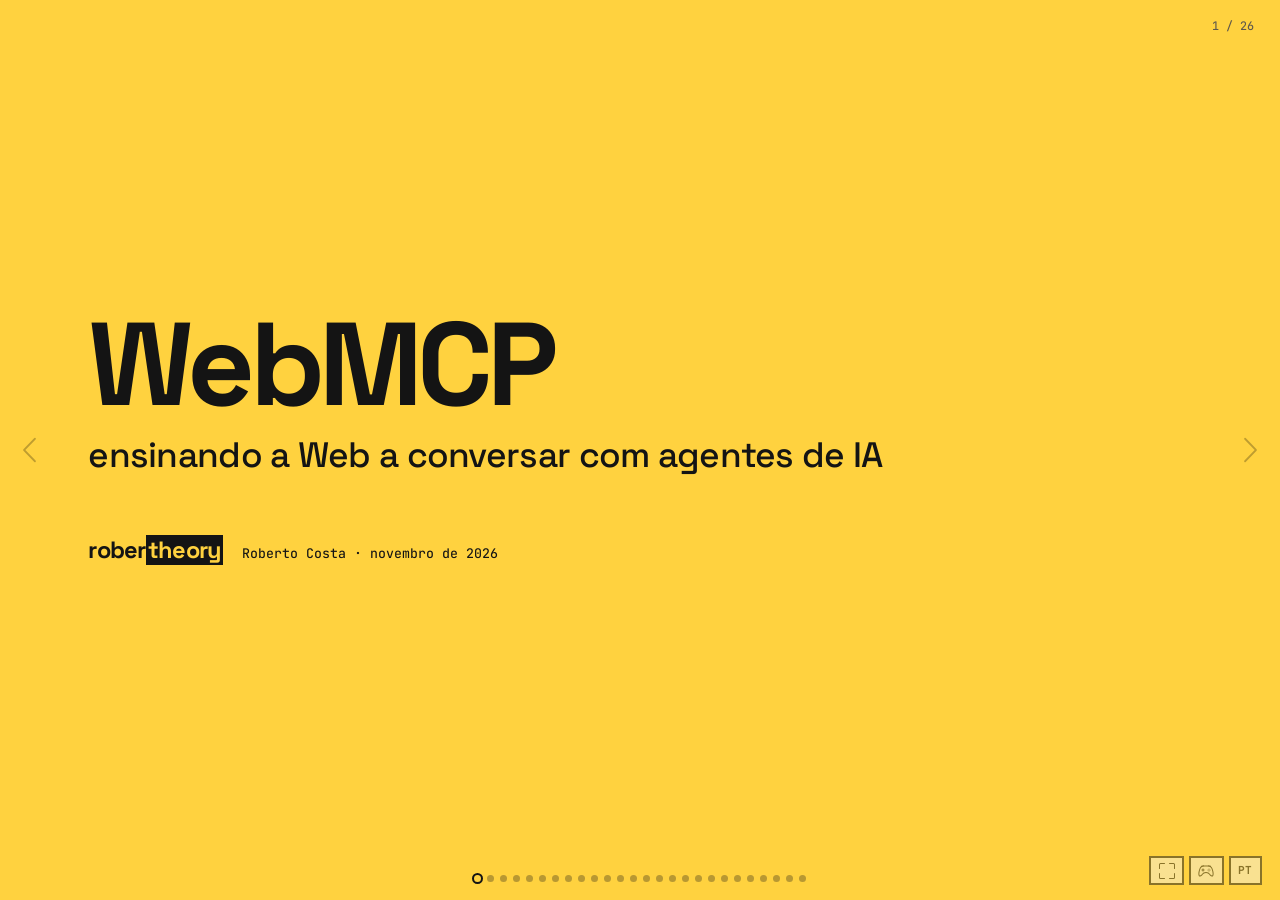
==== commit 403636aa: "Apply robertheory brand to the deck and add speaker intro slide - Paper/ink/yellow palette, Space Gr" ====
--- a/index.html
+++ b/index.html
@@ -16,6 +16,12 @@
     href="https://cdn.jsdelivr.net/npm/bootstrap@5.3.3/dist/css/bootstrap.min.css"
     rel="stylesheet"
   />
+  <link rel="preconnect" href="https://fonts.googleapis.com" />
+  <link rel="preconnect" href="https://fonts.gstatic.com" crossorigin />
+  <link
+    href="https://fonts.googleapis.com/css2?family=JetBrains+Mono:wght@400;700&family=Space+Grotesk:wght@400;500;700&display=swap"
+    rel="stylesheet"
+  />
   <link rel="stylesheet" href="css/presentation.css" />
 </head>
 <body>
@@ -36,13 +42,49 @@
       [data-lang="en"]; js/lang.js hides the inactive one.
     -->
     <div class="carousel-inner">
-      <!-- Cover -->
-      <div class="carousel-item active">
+      <!-- Cover (yellow: the brand's background for talk announcements) -->
+      <div class="carousel-item active theme-yellow">
         <div class="slide cover-slide">
           <h1 class="cover-title">WebMCP</h1>
           <p class="cover-subtitle" data-lang="pt">ensinando a Web a conversar com agentes de IA</p>
           <p class="cover-subtitle" data-lang="en">teaching the Web to talk to AI agents</p>
-          <p class="text-muted mt-4 small"><span data-lang="pt">novembro de 2026</span><span data-lang="en">November 2026</span></p>
+          <div class="cover-signature">
+            <span class="wordmark">rober<span class="wordmark-theory">theory</span></span>
+            <span class="cover-meta">Roberto Costa · <span data-lang="pt">novembro de 2026</span><span data-lang="en">November 2026</span></span>
+          </div>
+        </div>
+      </div>
+
+      <!-- About the speaker -->
+      <div class="carousel-item">
+        <div class="slide">
+          <div class="row g-5 align-items-center">
+            <div class="col-md-4">
+              <div class="portrait">
+                <div class="portrait-circle"></div>
+                <img src="img/retrato.png" alt="Roberto Costa" class="portrait-img" />
+              </div>
+            </div>
+            <div class="col-md-8">
+              <div class="slide-kicker"><span data-lang="pt">quem fala</span><span data-lang="en">who's talking</span></div>
+              <h2 class="about-name">Roberto Costa</h2>
+              <p class="about-role" data-lang="pt">Engenheiro de software full stack · BTG Pactual</p>
+              <p class="about-role" data-lang="en">Full stack software engineer · BTG Pactual</p>
+              <ul class="about-facts">
+                <li><span data-icon="briefcase"></span><span data-lang="pt">10+ anos de produto em produção</span><span data-lang="en">10+ years shipping to production</span></li>
+                <li><span data-icon="leaf"></span><span data-lang="pt">Sustentabilidade e ESG em finanças</span><span data-lang="en">Sustainability and ESG in finance</span></li>
+                <li><span data-icon="graduation-cap"></span><span data-lang="pt">Pós em Eng. de Software, PUC-Rio</span><span data-lang="en">Postgrad, Software Eng. · PUC-Rio</span></li>
+                <li><span data-icon="presentation"></span><span data-lang="pt">Já ensinei programação e robótica</span><span data-lang="en">Former programming and robotics teacher</span></li>
+                <li><span data-icon="users"></span><span data-lang="pt">Fundador da Tech In Rio</span><span data-lang="en">Founder of Tech In Rio</span></li>
+                <li><span data-icon="calendar-search"></span><span data-lang="pt">FindTech: seu próximo evento de TI</span><span data-lang="en">FindTech: your next tech event</span></li>
+              </ul>
+              <p class="about-tagline">
+                <span data-lang="pt">Teoria e prática com <span class="mark">intenção</span>.</span>
+                <span data-lang="en">Theory and practice, with <span class="mark">intention</span>.</span>
+                <span class="about-handle">@robertheory</span>
+              </p>
+            </div>
+          </div>
         </div>
       </div>
 
@@ -50,11 +92,11 @@
       <div class="carousel-item" data-refs="chromeOverview chromeCompareMcp">
         <div class="slide">
           <div class="slide-kicker"><span data-lang="pt">Como é hoje</span><span data-lang="en">The status quo</span></div>
-          <h2><span data-lang="pt">Agentes usam a web no chute</span><span data-lang="en">Agents use the web by guessing</span></h2>
+          <h2><span data-lang="pt">Agentes usam a web no <span class="mark">chute</span></span><span data-lang="en">Agents use the web by <span class="mark">guessing</span></span></h2>
           <div class="row g-4 mt-1">
             <div class="col-md-4">
               <div class="icon-card">
-                <div class="icon-card-emoji">📸</div>
+                <span class="icon-card-icon" data-icon="camera"></span>
                 <h5>Screenshots</h5>
                 <p data-lang="pt"><strong>Lento:</strong> um palpite a cada passo<sup data-cite="chromeOverview"></sup></p>
                 <p data-lang="en"><strong>Slow:</strong> one guess per step<sup data-cite="chromeOverview"></sup></p>
@@ -62,7 +104,7 @@
             </div>
             <div class="col-md-4">
               <div class="icon-card">
-                <div class="icon-card-emoji">🎯</div>
+                <span class="icon-card-icon" data-icon="crosshair"></span>
                 <h5><span data-lang="pt">Seletores CSS</span><span data-lang="en">CSS selectors</span></h5>
                 <p data-lang="pt"><strong>Frágil:</strong> um redesign quebra tudo<sup data-cite="chromeCompareMcp"></sup></p>
                 <p data-lang="en"><strong>Fragile:</strong> a redesign breaks it all<sup data-cite="chromeCompareMcp"></sup></p>
@@ -70,7 +112,7 @@
             </div>
             <div class="col-md-4">
               <div class="icon-card">
-                <div class="icon-card-emoji">🕵️</div>
+                <span class="icon-card-icon" data-icon="scan-search"></span>
                 <h5><span data-lang="pt">Ler o DOM</span><span data-lang="en">Reading the DOM</span></h5>
                 <p data-lang="pt"><strong>Ambíguo:</strong> nenhum contrato de intenção</p>
                 <p data-lang="en"><strong>Ambiguous:</strong> no contract of intent</p>
@@ -127,10 +169,10 @@
       </div>
 
       <!-- Idea (hook) -->
-      <div class="carousel-item" data-refs="spec">
+      <div class="carousel-item theme-ink" data-refs="spec">
         <div class="slide cover-slide hook-slide">
-          <h2 data-lang="pt">E se a página simplesmente dissesse ao agente o que ele pode fazer?</h2>
-          <h2 data-lang="en">What if the page just told the agent what it can do?</h2>
+          <h2 data-lang="pt">E se a página simplesmente <span class="accent">dissesse</span> ao agente o que ele pode fazer?</h2>
+          <h2 data-lang="en">What if the page just <span class="accent">told</span> the agent what it can do?</h2>
           <p class="lead text-body-secondary mt-4" data-lang="pt">WebMCP: ferramentas tipadas, registradas pela própria página<sup data-cite="spec"></sup></p>
           <p class="lead text-body-secondary mt-4" data-lang="en">WebMCP: typed tools, registered by the page itself<sup data-cite="spec"></sup></p>
         </div>
@@ -142,7 +184,7 @@
           <div class="slide-kicker"><span data-lang="pt">Como funciona</span><span data-lang="en">How it works</span></div>
           <h2><span data-lang="pt">Três atores, uma API</span><span data-lang="en">Three actors, one API</span></h2>
           <flow-diagram state="idle"></flow-diagram>
-          <div class="row text-center mt-3 small text-muted">
+          <div class="row text-center mt-3 diagram-captions">
             <div class="col-4" data-lang="pt">No navegador ou dentro da página<sup data-cite="spec"></sup></div>
             <div class="col-4" data-lang="en">In the browser or inside the page<sup data-cite="spec"></sup></div>
             <div class="col-4" data-lang="pt">Faz a mediação<sup data-cite="chromeCompareMcp"></sup></div>
@@ -156,14 +198,14 @@
       <!-- Registering a tool -->
       <div class="carousel-item" data-refs="spec chromeImperative">
         <div class="slide">
-          <div class="slide-kicker"><span data-lang="pt">Como funciona</span><span data-lang="en">How it works</span></div>
-          <h2><span data-lang="pt">A página registra uma ferramenta</span><span data-lang="en">The page registers a tool</span></h2>
+          <div class="slide-kicker is-practice"><span data-lang="pt">Como funciona</span><span data-lang="en">How it works</span></div>
+          <h2><span data-lang="pt">A página registra uma <span class="mark">ferramenta</span></span><span data-lang="en">The page registers a <span class="mark">tool</span></span></h2>
           <div class="row align-items-center g-5">
-            <div class="col-md-5">
-              <flow-diagram state="register"></flow-diagram>
-            </div>
-            <div class="col-md-7">
-              <pre class="code-block mb-0"><code>await document.modelContext.registerTool({
+            <div class="col-md-4 d-flex justify-content-center">
+              <flow-diagram state="register" orientation="vertical" class="flow-vertical"></flow-diagram>
+            </div>
+            <div class="col-md-8">
+              <pre class="code-block code-block-lg mb-0"><code>await document.modelContext.registerTool({
   name: "favorite_event",
   description: "Add an event to favorites",
   inputSchema: {
@@ -188,14 +230,14 @@
       <!-- Imperative vs Declarative, side by side -->
       <div class="carousel-item" data-refs="blinkExtend pr338 declarativeExplainer openaiSiteTools">
         <div class="slide">
-          <div class="slide-kicker"><span data-lang="pt">Duas formas de registrar</span><span data-lang="en">Two ways to register</span></div>
+          <div class="slide-kicker is-practice"><span data-lang="pt">Duas formas de registrar</span><span data-lang="en">Two ways to register</span></div>
           <h2><span data-lang="pt">Imperativa na frente; declarativa em espera</span><span data-lang="en">Imperative leads; declarative on hold</span></h2>
           <div class="row g-4 align-items-stretch">
             <div class="col-md-6">
               <div class="compare-card compare-card-highlight">
                 <div class="d-flex justify-content-between align-items-center mb-2">
                   <span class="compare-label mb-0"><span data-lang="pt">Imperativa</span><span data-lang="en">Imperative</span></span>
-                  <span class="badge text-bg-success"><span data-lang="pt">na spec</span><span data-lang="en">in the spec</span></span>
+                  <span class="tag tag-yellow"><span data-lang="pt">na spec</span><span data-lang="en">in the spec</span></span>
                 </div>
                 <pre class="code-block small mb-3"><code>document.modelContext.registerTool({
   name: "favorite_event",
@@ -209,7 +251,7 @@
               <div class="compare-card compare-card-muted">
                 <div class="d-flex justify-content-between align-items-center mb-2">
                   <span class="compare-label mb-0"><span data-lang="pt">Declarativa</span><span data-lang="en">Declarative</span></span>
-                  <span class="badge text-bg-warning"><span data-lang="pt">fora da spec · 8 out.</span><span data-lang="en">out of the spec · 8 Oct</span></span>
+                  <span class="tag tag-outline"><span data-lang="pt">fora da spec · 8 out.</span><span data-lang="en">out of the spec · 8 Oct</span></span>
                 </div>
                 <pre class="code-block small mb-3"><code>&lt;form toolname="search_events"
       tooldescription="Search events"&gt;
@@ -294,7 +336,7 @@
           <div class="row row-cols-2 row-cols-md-4 g-4 text-center">
             <div class="col">
               <div class="icon-card">
-                <div class="icon-card-emoji">🧭</div>
+                <span class="icon-card-icon" data-icon="compass"></span>
                 <h5><span data-lang="pt">Contexto</span><span data-lang="en">Context</span></h5>
                 <p data-lang="pt">Lê o estado vivo da página<sup data-cite="chromeOverview"></sup></p>
                 <p data-lang="en">Reads the page's live state<sup data-cite="chromeOverview"></sup></p>
@@ -302,7 +344,7 @@
             </div>
             <div class="col">
               <div class="icon-card">
-                <div class="icon-card-emoji">🔄</div>
+                <span class="icon-card-icon" data-icon="refresh-cw"></span>
                 <h5><span data-lang="pt">Dinâmico</span><span data-lang="en">Dynamic</span></h5>
                 <p data-lang="pt">Registra e remove com <code>AbortSignal</code><sup data-cite="chromeImperative"></sup></p>
                 <p data-lang="en">Registers and removes with <code>AbortSignal</code><sup data-cite="chromeImperative"></sup></p>
@@ -310,7 +352,7 @@
             </div>
             <div class="col">
               <div class="icon-card">
-                <div class="icon-card-emoji">✋</div>
+                <span class="icon-card-icon" data-icon="hand"></span>
                 <h5><span data-lang="pt">Cancelável</span><span data-lang="en">Cancellable</span></h5>
                 <p data-lang="pt">Para no meio da execução<sup data-cite="chromeImperative"></sup></p>
                 <p data-lang="en">Stops mid-flight<sup data-cite="chromeImperative"></sup></p>
@@ -318,7 +360,7 @@
             </div>
             <div class="col">
               <div class="icon-card">
-                <div class="icon-card-emoji">⏳</div>
+                <span class="icon-card-icon" data-icon="hourglass"></span>
                 <h5><span data-lang="pt">Efêmero</span><span data-lang="en">Ephemeral</span></h5>
                 <p data-lang="pt">Some quando a página fecha<sup data-cite="chromeCompareMcp"></sup></p>
                 <p data-lang="en">Gone when the page closes<sup data-cite="chromeCompareMcp"></sup></p>
@@ -336,7 +378,7 @@
           <div class="row g-4 align-items-stretch text-center">
             <div class="col-md-6">
               <div class="compare-card">
-                <div class="icon-card-emoji">☎️</div>
+                <span class="icon-card-icon" data-icon="phone"></span>
                 <h4 class="fw-bold">MCP</h4>
                 <p class="lead mb-2" data-lang="pt">Central de atendimento<sup data-cite="chromeCompareMcp"></sup></p>
                 <p class="lead mb-2" data-lang="en">A call center<sup data-cite="chromeCompareMcp"></sup></p>
@@ -346,7 +388,7 @@
             </div>
             <div class="col-md-6">
               <div class="compare-card compare-card-highlight">
-                <div class="icon-card-emoji">🧑‍💼</div>
+                <span class="icon-card-icon" data-icon="store"></span>
                 <h4 class="fw-bold">WebMCP</h4>
                 <p class="lead mb-2" data-lang="pt">Especialista na loja<sup data-cite="chromeCompareMcp"></sup></p>
                 <p class="lead mb-2" data-lang="en">An in-store expert<sup data-cite="chromeCompareMcp"></sup></p>
@@ -355,16 +397,16 @@
               </div>
             </div>
           </div>
-          <p class="text-muted mt-4 mb-0 text-center" data-lang="pt"><em>"Não há MCP aqui."</em> — Mozilla, sobre o nome (tradução livre)<sup data-cite="mozillaPosition"></sup></p>
-          <p class="text-muted mt-4 mb-0 text-center" data-lang="en"><em>"There is no MCP here."</em> — Mozilla, on the name<sup data-cite="mozillaPosition"></sup></p>
+          <p class="slide-note mt-4 mb-0 text-center" data-lang="pt"><em>"Não há MCP aqui."</em> — Mozilla, sobre o nome (tradução livre)<sup data-cite="mozillaPosition"></sup></p>
+          <p class="slide-note mt-4 mb-0 text-center" data-lang="en"><em>"There is no MCP here."</em> — Mozilla, on the name<sup data-cite="mozillaPosition"></sup></p>
         </div>
       </div>
 
       <!-- Hook: security -->
-      <div class="carousel-item">
+      <div class="carousel-item theme-ink">
         <div class="slide cover-slide hook-slide">
-          <h2 data-lang="pt">Mas… e se a página mentir?</h2>
-          <h2 data-lang="en">But… what if the page lies?</h2>
+          <h2 data-lang="pt">Mas… e se a página <span class="accent">mentir</span>?</h2>
+          <h2 data-lang="en">But… what if the page <span class="accent">lies</span>?</h2>
         </div>
       </div>
 
@@ -372,34 +414,37 @@
       <div class="carousel-item" data-refs="lethalTrifecta chromeAgentSecurity">
         <div class="slide">
           <div class="slide-kicker"><span data-lang="pt">Segurança</span><span data-lang="en">Security</span></div>
-          <h2><span data-lang="pt">A tríade letal</span><span data-lang="en">The lethal trifecta</span><sup data-cite="lethalTrifecta"></sup></h2>
+          <h2><span data-lang="pt">A tríade <span class="mark">letal</span></span><span data-lang="en">The lethal <span class="mark">trifecta</span></span><sup data-cite="lethalTrifecta"></sup></h2>
           <div class="row g-4 align-items-center">
             <div class="col-md-6">
-              <svg class="trifecta" viewBox="0 0 400 360" role="img" aria-label="Lethal trifecta">
-                <circle cx="140" cy="130" r="105" class="trifecta-a" />
-                <circle cx="260" cy="130" r="105" class="trifecta-b" />
-                <circle cx="200" cy="232" r="105" class="trifecta-c" />
+              <svg class="trifecta" viewBox="0 0 440 370" role="img" aria-label="Lethal trifecta">
+                <!-- Centers form a triangle; each label sits in the part of its
+                     circle no other circle covers, and the center label sits
+                     where all three overlap. -->
+                <circle cx="150" cy="135" r="110" class="trifecta-a" />
+                <circle cx="290" cy="135" r="110" class="trifecta-b" />
+                <circle cx="220" cy="248" r="110" class="trifecta-c" />
                 <g data-lang="pt">
-                  <text x="105" y="105" text-anchor="middle">Dados</text>
-                  <text x="105" y="125" text-anchor="middle">privados</text>
-                  <text x="295" y="105" text-anchor="middle">Conteúdo não</text>
-                  <text x="295" y="125" text-anchor="middle">confiável</text>
-                  <text x="200" y="295" text-anchor="middle">Canal de saída</text>
-                  <text x="200" y="172" text-anchor="middle" class="trifecta-center">roubo</text>
+                  <text x="105" y="112" text-anchor="middle">Dados</text>
+                  <text x="105" y="134" text-anchor="middle">privados</text>
+                  <text x="335" y="112" text-anchor="middle">Conteúdo</text>
+                  <text x="335" y="134" text-anchor="middle">não confiável</text>
+                  <text x="220" y="300" text-anchor="middle">Canal de saída</text>
+                  <text x="220" y="178" text-anchor="middle" class="trifecta-center">roubo</text>
                 </g>
                 <g data-lang="en">
-                  <text x="105" y="105" text-anchor="middle">Private</text>
-                  <text x="105" y="125" text-anchor="middle">data</text>
-                  <text x="295" y="105" text-anchor="middle">Untrusted</text>
-                  <text x="295" y="125" text-anchor="middle">content</text>
-                  <text x="200" y="295" text-anchor="middle">Way out</text>
-                  <text x="200" y="172" text-anchor="middle" class="trifecta-center">theft</text>
+                  <text x="105" y="112" text-anchor="middle">Private</text>
+                  <text x="105" y="134" text-anchor="middle">data</text>
+                  <text x="335" y="112" text-anchor="middle">Untrusted</text>
+                  <text x="335" y="134" text-anchor="middle">content</text>
+                  <text x="220" y="300" text-anchor="middle">Way out</text>
+                  <text x="220" y="178" text-anchor="middle" class="trifecta-center">theft</text>
                 </g>
               </svg>
             </div>
             <div class="col-md-6">
               <div class="vector">
-                <div class="icon-card-emoji">🎭</div>
+                <span class="icon-card-icon" data-icon="drama"></span>
                 <div>
                   <h5><span data-lang="pt">Manifesto malicioso</span><span data-lang="en">Malicious manifest</span></h5>
                   <p data-lang="pt">Instruções escondidas na descrição da ferramenta<sup data-cite="chromeAgentSecurity"></sup></p>
@@ -407,7 +452,7 @@
                 </div>
               </div>
               <div class="vector">
-                <div class="icon-card-emoji">☣️</div>
+                <span class="icon-card-icon" data-icon="biohazard"></span>
                 <div>
                   <h5><span data-lang="pt">Saída contaminada</span><span data-lang="en">Contaminated output</span></h5>
                   <p data-lang="pt">Reviews e comentários carregando ordens<sup data-cite="chromeAgentSecurity"></sup></p>
@@ -451,10 +496,10 @@
             </div>
           </div>
           <p class="callout mt-4 mb-0" data-lang="pt">
-            ⚠️ São dicas, não garantias: um site malicioso pode mentir<sup data-cite="spec"></sup> — no WebMCP e no MCP<sup data-cite="mcpAnnotations"></sup>.
+            São dicas, não garantias: um site malicioso pode mentir<sup data-cite="spec"></sup> — no WebMCP e no MCP<sup data-cite="mcpAnnotations"></sup>.
           </p>
           <p class="callout mt-4 mb-0" data-lang="en">
-            ⚠️ Hints, not guarantees: a malicious site can lie<sup data-cite="spec"></sup> — in WebMCP and in MCP<sup data-cite="mcpAnnotations"></sup>.
+            Hints, not guarantees: a malicious site can lie<sup data-cite="spec"></sup> — in WebMCP and in MCP<sup data-cite="mcpAnnotations"></sup>.
           </p>
         </div>
       </div>
@@ -462,7 +507,7 @@
       <!-- Cross-origin: three gates -->
       <div class="carousel-item" data-refs="spec chromeImperative">
         <div class="slide">
-          <div class="slide-kicker"><span data-lang="pt">Segurança</span><span data-lang="en">Security</span></div>
+          <div class="slide-kicker is-practice"><span data-lang="pt">Segurança</span><span data-lang="en">Security</span></div>
           <h2><span data-lang="pt">Cross-origin exige três autorizações</span><span data-lang="en">Cross-origin needs three yeses</span><sup data-cite="spec"></sup></h2>
           <div class="row g-3 align-items-stretch">
             <div class="col-md-4">
@@ -487,16 +532,16 @@
               </div>
             </div>
           </div>
-          <p class="text-muted mt-4 mb-0" data-lang="pt">Sem isso, só a mesma origem enxerga a ferramenta<sup data-cite="spec"></sup>.</p>
-          <p class="text-muted mt-4 mb-0" data-lang="en">Without it, only the same origin sees the tool<sup data-cite="spec"></sup>.</p>
+          <p class="text-muted fw-bold mt-4 mb-0" data-lang="pt">Sem isso, só a mesma origem enxerga a ferramenta<sup data-cite="spec"></sup>.</p>
+          <p class="text-muted fw-bold mt-4 mb-0" data-lang="en">Without it, only the same origin sees the tool<sup data-cite="spec"></sup>.</p>
         </div>
       </div>
 
       <!-- Hook: ecosystem -->
-      <div class="carousel-item">
+      <div class="carousel-item theme-ink">
         <div class="slide cover-slide hook-slide">
-          <h2 data-lang="pt">Isso já é real?</h2>
-          <h2 data-lang="en">Is this real yet?</h2>
+          <h2 data-lang="pt">Isso já é <span class="accent">real</span>?</h2>
+          <h2 data-lang="en">Is this <span class="accent">real</span> yet?</h2>
         </div>
       </div>
 
@@ -528,20 +573,20 @@
             <div class="col-md-4">
               <h5 class="status-heading"><span data-lang="pt">Navegadores</span><span data-lang="en">Browsers</span></h5>
               <ul class="status-list">
-                <li><span class="badge text-bg-primary">trial</span> Chrome<sup data-cite="chromeOtBlog"></sup></li>
-                <li><span class="badge text-bg-primary">trial</span> Edge<sup data-cite="edgeBlog"></sup></li>
-                <li><span class="badge text-bg-info">nightly</span> Brave<sup data-cite="bravePr"></sup></li>
-                <li><span class="badge text-bg-secondary"><span data-lang="pt">neutro</span><span data-lang="en">neutral</span></span> Firefox<sup data-cite="mozillaPosition"></sup></li>
-                <li><span class="badge text-bg-danger"><span data-lang="pt">contra</span><span data-lang="en">opposed</span></span> Safari<sup data-cite="webkitPosition"></sup></li>
+                <li><span class="tag tag-outline">trial</span> Chrome<sup data-cite="chromeOtBlog"></sup></li>
+                <li><span class="tag tag-outline">trial</span> Edge<sup data-cite="edgeBlog"></sup></li>
+                <li><span class="tag tag-dashed">nightly</span> Brave<sup data-cite="bravePr"></sup></li>
+                <li><span class="tag tag-muted"><span data-lang="pt">neutro</span><span data-lang="en">neutral</span></span> Firefox<sup data-cite="mozillaPosition"></sup></li>
+                <li><span class="tag tag-ink"><span data-lang="pt">contra</span><span data-lang="en">opposed</span></span> Safari<sup data-cite="webkitPosition"></sup></li>
               </ul>
             </div>
             <div class="col-md-4">
               <h5 class="status-heading"><span data-lang="pt">Agentes</span><span data-lang="en">Agents</span></h5>
               <ul class="status-list">
-                <li><span class="badge text-bg-success"><span data-lang="pt">no ar</span><span data-lang="en">live</span></span> ChatGPT desktop<sup data-cite="openaiSiteTools"></sup></li>
-                <li><span class="badge text-bg-info">nightly</span> Brave Leo<sup data-cite="bravePr"></sup></li>
-                <li><span class="badge text-bg-light"><span data-lang="pt">em breve</span><span data-lang="en">soon</span></span> Gemini<sup data-cite="chromeIo26"></sup></li>
-                <li><span class="badge text-bg-light"><span data-lang="pt">sem descoberta</span><span data-lang="en">no discovery</span></span> Claude<sup data-cite="ecosystemTracker"></sup></li>
+                <li><span class="tag tag-yellow"><span data-lang="pt">no ar</span><span data-lang="en">live</span></span> ChatGPT desktop<sup data-cite="openaiSiteTools"></sup></li>
+                <li><span class="tag tag-dashed">nightly</span> Brave Leo<sup data-cite="bravePr"></sup></li>
+                <li><span class="tag tag-muted"><span data-lang="pt">em breve</span><span data-lang="en">soon</span></span> Gemini<sup data-cite="chromeIo26"></sup></li>
+                <li><span class="tag tag-muted"><span data-lang="pt">sem descoberta</span><span data-lang="en">no discovery</span></span> Claude<sup data-cite="ecosystemTracker"></sup></li>
               </ul>
             </div>
             <div class="col-md-4">
@@ -586,21 +631,21 @@
       <div class="carousel-item" data-refs="blinkExtend tpacMinutes pr375">
         <div class="slide">
           <div class="slide-kicker"><span data-lang="pt">O que vem por aí</span><span data-lang="en">What's next</span></div>
-          <h2><span data-lang="pt">A API ainda vai mudar</span><span data-lang="en">The API will still change</span></h2>
+          <h2><span data-lang="pt">A API ainda vai <span class="mark">mudar</span></span><span data-lang="en">The API will still <span class="mark">change</span></span></h2>
           <div class="row g-4">
             <div class="col-md-6">
               <h5 class="status-heading"><span data-lang="pt">Chrome explorando</span><span data-lang="en">Chrome is exploring</span><sup data-cite="blinkExtend"></sup></h5>
               <ul class="status-list" data-lang="pt">
-                <li>🔗 Ferramentas que atravessam navegações</li>
-                <li>⏱️ Aviso de "ferramentas prontas"</li>
-                <li>📏 Limites de tamanho</li>
-                <li>🚢 Pedido de lançamento durante o trial</li>
+                <li><span data-icon="link"></span> Ferramentas que atravessam navegações</li>
+                <li><span data-icon="timer"></span> Aviso de "ferramentas prontas"</li>
+                <li><span data-icon="ruler"></span> Limites de tamanho</li>
+                <li><span data-icon="ship"></span> Pedido de lançamento durante o trial</li>
               </ul>
               <ul class="status-list" data-lang="en">
-                <li>🔗 Tools that survive navigations</li>
-                <li>⏱️ A "tools are ready" signal</li>
-                <li>📏 Size limits</li>
-                <li>🚢 Intent to Ship during the trial</li>
+                <li><span data-icon="link"></span> Tools that survive navigations</li>
+                <li><span data-icon="timer"></span> A "tools are ready" signal</li>
+                <li><span data-icon="ruler"></span> Size limits</li>
+                <li><span data-icon="ship"></span> Intent to Ship during the trial</li>
               </ul>
             </div>
             <div class="col-md-6">
@@ -619,12 +664,12 @@
       <!-- Try it yourself: three paths -->
       <div class="carousel-item" data-refs="chromeOverview edgeLabs chromeOtBlog spec inspectorExtension openaiSiteTools ecosystemTracker">
         <div class="slide">
-          <div class="slide-kicker"><span data-lang="pt">Teste você mesmo</span><span data-lang="en">Try it yourself</span></div>
+          <div class="slide-kicker is-practice"><span data-lang="pt">Teste você mesmo</span><span data-lang="en">Try it yourself</span></div>
           <h2><span data-lang="pt">Três caminhos para começar</span><span data-lang="en">Three ways to start</span></h2>
           <div class="row g-4 align-items-stretch">
             <div class="col-md-4">
               <div class="path-card">
-                <div class="path-icon">🧪</div>
+                <span class="path-icon" data-icon="flask-conical"></span>
                 <h5><span data-lang="pt">Testar localmente</span><span data-lang="en">Test locally</span></h5>
                 <ol class="path-steps">
                   <li><code>chrome://flags/#enable-webmcp-testing</code><sup data-cite="chromeOverview"></sup></li>
@@ -635,7 +680,7 @@
             </div>
             <div class="col-md-4">
               <div class="path-card">
-                <div class="path-icon">🚀</div>
+                <span class="path-icon" data-icon="rocket"></span>
                 <h5><span data-lang="pt">Ir para produção</span><span data-lang="en">Go to production</span></h5>
                 <ol class="path-steps">
                   <li><span data-lang="pt">Registrar no origin trial</span><span data-lang="en">Register for the origin trial</span><sup data-cite="chromeOtBlog"></sup></li>
@@ -646,7 +691,7 @@
             </div>
             <div class="col-md-4">
               <div class="path-card">
-                <div class="path-icon">🤖</div>
+                <span class="path-icon" data-icon="bot"></span>
                 <h5><span data-lang="pt">Trazer um agente</span><span data-lang="en">Bring an agent</span></h5>
                 <ol class="path-steps">
                   <li>Tool Inspector<sup data-cite="inspectorExtension"></sup></li>
@@ -660,9 +705,10 @@
       </div>
 
       <!-- Live demo -->
-      <div class="carousel-item">
+      <div class="carousel-item theme-ink">
         <div class="slide cover-slide">
-          <div class="demo-emoji">🎮</div>
+          <div class="slide-kicker is-practice">demo</div>
+          <span class="demo-icon" data-icon="gamepad-2"></span>
           <h2><span data-lang="pt">Hora da demo</span><span data-lang="en">Demo time</span></h2>
           <div class="chip-row justify-content-center mt-2">
             <span class="chip"><span data-lang="pt">atividade do agente</span><span data-lang="en">agent activity</span></span>
@@ -676,8 +722,8 @@
       <!-- Checklist -->
       <div class="carousel-item" data-refs="chromeOverview pr338 chromeBestPractices chromeSecureTools">
         <div class="slide">
-          <div class="slide-kicker"><span data-lang="pt">Para levar</span><span data-lang="en">Takeaways</span></div>
-          <h2><span data-lang="pt">Adote amanhã</span><span data-lang="en">Adopt it tomorrow</span></h2>
+          <div class="slide-kicker is-practice"><span data-lang="pt">Para levar</span><span data-lang="en">Takeaways</span></div>
+          <h2><span data-lang="pt">Adote <span class="mark">amanhã</span></span><span data-lang="en">Adopt it <span class="mark">tomorrow</span></span></h2>
           <ul class="checklist" data-lang="pt">
             <li>Detecte <code>document.modelContext</code><sup data-cite="chromeOverview"></sup></li>
             <li>Comece pela imperativa<sup data-cite="pr338"></sup></li>
@@ -698,18 +744,26 @@
       </div>
 
       <!-- Closing -->
-      <div class="carousel-item">
+      <div class="carousel-item theme-ink">
         <div class="slide cover-slide">
-          <h2><span data-lang="pt">Obrigado!</span><span data-lang="en">Thanks!</span></h2>
-          <img src="img/qr-demo.svg" alt="QR code" class="qr-code mt-2" width="200" height="200" />
-          <p class="text-muted mt-3 mb-1">
-            <span data-lang="pt">Teste a demo:</span><span data-lang="en">Try the demo:</span>
-            <a href="https://robertheory.github.io/webmcp-demo/demo/" target="_blank" rel="noopener noreferrer">robertheory.github.io/webmcp-demo/demo</a>
-          </p>
-          <p class="text-muted small mb-0">
-            <a href="https://github.com/robertheory/webmcp-demo" target="_blank" rel="noopener noreferrer">github.com/robertheory/webmcp-demo</a> ·
-            <span data-lang="pt">fontes nos próximos slides</span><span data-lang="en">sources on the next slides</span>
-          </p>
+          <div class="row w-100 g-5 align-items-center">
+            <div class="col-md-7">
+              <h2><span data-lang="pt">Obrigado!</span><span data-lang="en">Thanks!</span></h2>
+              <p class="closing-tagline"><span data-lang="pt">Teoria. Prática. <span class="accent">Intenção.</span></span><span data-lang="en">Theory. Practice. <span class="accent">Intention.</span></span></p>
+              <p class="closing-link">
+                <span data-lang="pt">Teste a demo</span><span data-lang="en">Try the demo</span>
+                <a href="https://robertheory.github.io/webmcp-demo/demo/" target="_blank" rel="noopener noreferrer">robertheory.github.io/webmcp-demo/demo</a>
+              </p>
+              <p class="text-muted small mb-0">
+                <a href="https://github.com/robertheory/webmcp-demo" target="_blank" rel="noopener noreferrer">github.com/robertheory/webmcp-demo</a> ·
+                @robertheory ·
+                <span data-lang="pt">fontes no próximo slide</span><span data-lang="en">sources on the next slide</span>
+              </p>
+            </div>
+            <div class="col-md-5 d-flex justify-content-center">
+              <img src="img/qr-demo.svg" alt="QR code" class="qr-code qr-code-lg" />
+            </div>
+          </div>
         </div>
       </div>
 
@@ -722,6 +776,13 @@
     <button class="carousel-control-next" type="button" data-bs-target="#deck" data-bs-slide="next" aria-label="Next">
       <span class="carousel-control-next-icon" aria-hidden="true"></span>
     </button>
+  </div>
+
+  <!-- Brand signature, bottom-left on every slide but the cover. -->
+  <div class="brand-signature" aria-hidden="true">
+    <img src="img/rt-icon.svg" class="sig-icon sig-icon-paper" width="22" height="22" alt="" />
+    <img src="img/rt-icon-ink.svg" class="sig-icon sig-icon-ink" width="22" height="22" alt="" />
+    <span class="wordmark">rober<span class="wordmark-theory">theory</span></span>
   </div>
 
   <!-- Icon-only controls for the operator: fullscreen (F), demo (D), language (L). -->
@@ -755,6 +816,7 @@
   </div>
 
   <script src="https://cdn.jsdelivr.net/npm/bootstrap@5.3.3/dist/js/bootstrap.bundle.min.js"></script>
+  <script src="js/icons.js"></script>
   <script src="js/references.js"></script>
   <script src="js/components/tool-card.js"></script>
   <script src="js/components/flow-diagram.js"></script>
--- a/css/presentation.css
+++ b/css/presentation.css
@@ -1,6 +1,26 @@
 /* Slide deck built on top of Bootstrap's Carousel component — each
    .carousel-item is one full-height slide instead of an image. Designed to
-   be run with a slide clicker: nothing on a slide needs a click. */
+   be run with a slide clicker: nothing on a slide needs a click.
+
+   Visual direction: the robertheory Brand Book v1.0 ("teoria → prática").
+   Paper (60%) · ink (30%) · highlighter yellow (≤10%), Space Grotesk for
+   the voice, JetBrains Mono for annotations, 2px ink outlines, no shadows,
+   no gradients, line icons, and yellow never used as text on paper. */
+
+:root {
+  --paper: #f3efe4;
+  --ink: #141414;
+  --highlight: #ffd23f;
+  --graphite: #5e584c;
+  --text-secondary: #3a362e;
+  --line: #cfc8b6;
+  --grid-line: #e2dccb;
+  --white: #ffffff;
+  --border-ink: 2px solid var(--ink);
+  --font-display: "Space Grotesk", system-ui, Arial, sans-serif;
+  --font-mono: "JetBrains Mono", "Courier New", monospace;
+  --mark: linear-gradient(transparent 55%, var(--highlight) 55%, var(--highlight) 92%, transparent 92%);
+}
 
 html,
 body {
@@ -16,6 +36,36 @@
 
 body {
   overflow: hidden;
+  background: var(--paper);
+  color: var(--ink);
+  font-family: var(--font-display);
+  font-weight: 450;
+  -webkit-font-smoothing: antialiased;
+}
+
+::selection {
+  background: var(--highlight);
+  color: var(--ink);
+}
+
+a {
+  color: var(--ink);
+}
+
+code,
+pre,
+.font-monospace {
+  font-family: var(--font-mono) !important;
+}
+
+code {
+  color: inherit;
+  font-size: 0.9em;
+}
+
+.text-muted,
+.text-body-secondary {
+  color: var(--graphite) !important;
 }
 
 #deck,
@@ -24,11 +74,32 @@
   height: 100vh;
 }
 
+/* Paper with a 1px grid is the default background ("teoria"). */
+#deck .carousel-item {
+  background-color: var(--paper);
+  background-image:
+    linear-gradient(var(--grid-line) 1px, transparent 1px),
+    linear-gradient(90deg, var(--grid-line) 1px, transparent 1px);
+  background-size: 2rem 2rem;
+}
+
+/* Ink for impact slides (hooks, demo, closing) — about 1 in 5 here. */
+#deck .carousel-item.theme-ink {
+  background: var(--ink);
+  color: var(--paper);
+}
+
+/* Yellow announces the talk: the cover only. */
+#deck .carousel-item.theme-yellow {
+  background: var(--highlight);
+  color: var(--ink);
+}
+
 /* Scoped to direct children of a slide item: #deck itself carries Bootstrap's
    "slide" class (carousel transition), and must not get this layout.
    presentation.js moves the content into .slide-body and appends the source
    footer after it, so the footer sits at the bottom in normal flow. The
-   bottom padding clears the progress dots and the action bar. */
+   bottom padding clears the progress dots, the signature and the action bar. */
 .carousel-item > .slide {
   height: 100vh;
   display: flex;
@@ -49,59 +120,288 @@
   justify-content: flex-start;
 }
 
+/* Brand rule: left-aligned, even on cover-like slides. */
 .cover-slide .slide-body {
-  align-items: center;
-  text-align: center;
-}
-
-.slide-kicker {
-  text-transform: uppercase;
-  letter-spacing: 0.15em;
-  font-size: 0.85rem;
-  color: #6c757d;
-  font-weight: 600;
+  align-items: flex-start;
+}
+
+/* --- Type --------------------------------------------------------------------- */
+
+.slide h1,
+.slide h2,
+.slide h4,
+.slide h5 {
+  font-family: var(--font-display);
+  color: inherit;
 }
 
 .slide h1 {
   font-size: 4.5rem;
-  font-weight: 800;
+  font-weight: 700;
+  letter-spacing: -0.04em;
 }
 
 .slide h2 {
   font-size: 2.75rem;
   font-weight: 700;
+  line-height: 1.05;
+  letter-spacing: -0.03em;
   margin-bottom: 1.75rem;
+  max-width: 34em;
+  text-wrap: balance;
+}
+
+.slide h4,
+.slide h5 {
+  font-weight: 700;
+  letter-spacing: -0.01em;
 }
 
 .slide .lead {
   font-size: 1.4rem;
-}
+  font-weight: 450;
+}
+
+/* Highlighter: the lower half of 1–3 words. */
+.mark {
+  background: var(--mark);
+  padding: 0 0.08em;
+  color: inherit;
+}
+
+/* On ink, emphasis is yellow text (12.8:1). */
+.accent {
+  color: var(--highlight);
+}
+
+/* Section label, top-left: outline "// teoria" or filled "> prática". */
+.slide-kicker {
+  align-self: flex-start;
+  display: inline-block;
+  font-family: var(--font-mono);
+  font-size: 0.8rem;
+  font-weight: 700;
+  text-transform: lowercase;
+  border: var(--border-ink);
+  background: var(--paper);
+  color: var(--ink);
+  padding: 0.15rem 0.6rem;
+  margin-bottom: 1rem;
+}
+
+.slide-kicker::before {
+  content: "// ";
+}
+
+.slide-kicker.is-practice {
+  background: var(--highlight);
+}
+
+.slide-kicker.is-practice::before {
+  content: "> ";
+}
+
+.theme-ink .slide-kicker {
+  background: transparent;
+  border-color: var(--paper);
+  color: var(--paper);
+}
+
+.theme-ink .slide-kicker.is-practice {
+  background: var(--highlight);
+  border-color: var(--highlight);
+  color: var(--ink);
+}
+
+.theme-yellow .slide-kicker {
+  background: transparent;
+}
+
+/* --- Cover --------------------------------------------------------------------- */
 
 .cover-title {
-  font-size: 6rem !important;
+  font-size: 8rem !important;
+  line-height: 0.95;
+  letter-spacing: -0.05em !important;
+  margin-bottom: 1rem;
+}
+
+.cover-subtitle {
+  font-size: 2.4rem;
+  font-weight: 500;
+  line-height: 1.1;
   letter-spacing: -0.02em;
+  max-width: 28em;
+  text-wrap: balance;
+  margin: 0;
+}
+
+.cover-signature {
+  margin-top: 4rem;
+  display: flex;
+  align-items: baseline;
+  gap: 1.25rem;
+}
+
+.cover-meta {
+  font-family: var(--font-mono);
+  font-size: 0.9rem;
+}
+
+/* Wordmark: "rober" + "theory", per background. */
+.wordmark {
+  font-family: var(--font-display);
+  font-weight: 700;
+  letter-spacing: -0.03em;
+  font-size: 1.6rem;
+  color: var(--ink);
+}
+
+.wordmark-theory {
+  background: var(--mark);
+  padding: 0 0.08em;
+}
+
+.theme-yellow .wordmark-theory,
+.on-yellow .brand-signature .wordmark-theory {
+  background: var(--ink);
+  color: var(--highlight);
+}
+
+.theme-ink .wordmark,
+.on-ink .brand-signature .wordmark {
+  color: var(--paper);
+}
+
+.theme-ink .wordmark-theory,
+.on-ink .brand-signature .wordmark-theory {
+  background: var(--highlight);
+  color: var(--ink);
+}
+
+/* --- About ----------------------------------------------------------------------- */
+
+/* Person cut out over the yellow circle: the brand's portrait signature. */
+.portrait {
+  position: relative;
+  width: 100%;
+  max-width: 19rem;
+  aspect-ratio: 1 / 1.12;
+  margin: 0 auto;
+}
+
+.portrait-circle {
+  position: absolute;
+  inset: auto 0 0 0;
+  aspect-ratio: 1;
+  border-radius: 50%;
+  background: var(--highlight);
+  border: 3px solid var(--ink);
+}
+
+.portrait-img {
+  position: absolute;
+  inset: 0;
+  width: 100%;
+  height: 100%;
+  object-fit: cover;
+  object-position: top;
+  border-radius: 0 0 999px 999px;
+}
+
+.about-name {
+  font-size: 3.6rem !important;
+  margin-bottom: 0.25rem !important;
+}
+
+.about-role {
+  font-size: 1.35rem;
+  color: var(--text-secondary);
+  margin-bottom: 1.5rem;
+}
+
+.about-facts {
+  list-style: none;
+  padding: 0;
+  margin: 0 0 1.5rem;
+  display: grid;
+  grid-template-columns: 1fr 1fr;
+  gap: 0.9rem 2rem;
+  font-size: 1.05rem;
+}
+
+.about-facts li {
+  display: flex;
+  align-items: center;
+  gap: 0.7rem;
+}
+
+.about-facts .icon {
+  width: 1.6rem;
+  height: 1.6rem;
+}
+
+.about-tagline {
+  font-size: 1.35rem;
+  font-weight: 700;
+  margin: 0;
+  display: flex;
+  align-items: baseline;
+  gap: 1.25rem;
+  flex-wrap: wrap;
+}
+
+.about-handle {
+  font-family: var(--font-mono);
+  font-weight: 400;
+  font-size: 0.95rem;
+  color: var(--graphite);
+}
+
+/* Short lines under diagrams and cards: bold and large enough for the back row. */
+.diagram-captions,
+.slide-note {
+  font-size: 1.2rem;
+  font-weight: 700;
+  color: var(--text-secondary);
+}
+
+/* --- Hooks and impact slides ---------------------------------------------------------- */
+
+.hook-slide h2 {
+  font-size: 4.25rem;
+  line-height: 1.05;
+  letter-spacing: -0.04em;
+  max-width: 16em;
+  margin-bottom: 0;
+}
+
+.theme-ink .lead,
+.theme-ink .text-muted,
+.theme-ink .text-body-secondary {
+  color: rgba(243, 239, 228, 0.75) !important;
+}
+
+.closing-tagline {
+  font-size: 1.8rem;
+  font-weight: 700;
+  letter-spacing: -0.02em;
+  margin: 0.25rem 0 1.25rem;
+}
+
+.theme-ink a {
+  color: var(--paper);
+}
+
+.slide .demo-icon {
+  width: 5rem;
+  height: 5rem;
+  color: var(--highlight);
   margin-bottom: 0.5rem;
 }
 
-.cover-subtitle {
-  font-size: 2rem;
-  font-weight: 300;
-  color: #495057;
-  max-width: 900px;
-  margin: 0;
-}
-
-.hook-slide h2 {
-  font-size: 4rem;
-  line-height: 1.15;
-  max-width: 1100px;
-  margin-bottom: 0;
-}
-
-/* --- Slide chrome ------------------------------------------------------------ */
-
-/* Carousel controls: visible on a light theme, out of the way of the
-   content (content padding is 6rem, controls sit inside that gutter). */
+/* --- Slide chrome ------------------------------------------------------------------- */
+
 #deck .carousel-control-prev,
 #deck .carousel-control-next {
   width: 4rem;
@@ -109,6 +409,11 @@
   filter: invert(1);
 }
 
+.on-ink #deck .carousel-control-prev,
+.on-ink #deck .carousel-control-next {
+  filter: none;
+}
+
 #deck .carousel-control-prev:hover,
 #deck .carousel-control-next:hover {
   opacity: 0.7;
@@ -120,14 +425,27 @@
 }
 
 #deck .carousel-indicators [data-bs-target] {
-  background-color: #6c757d;
+  background-color: var(--ink);
+  opacity: 0.3;
   width: 7px;
   height: 7px;
+  border: 0;
   border-radius: 50%;
 }
 
 #deck .carousel-indicators .active {
-  background-color: #0d6efd;
+  opacity: 1;
+  background-color: var(--highlight);
+  outline: 2px solid var(--ink);
+}
+
+.on-ink #deck .carousel-indicators [data-bs-target] {
+  background-color: var(--paper);
+}
+
+.on-ink #deck .carousel-indicators .active {
+  background-color: var(--highlight);
+  outline-color: var(--highlight);
 }
 
 .slide-counter {
@@ -135,8 +453,47 @@
   top: 1.25rem;
   right: 1.75rem;
   z-index: 1060;
-  font-size: 0.85rem;
-  color: #6c757d;
+  font-family: var(--font-mono);
+  font-size: 0.8rem;
+  color: var(--graphite);
+}
+
+.on-ink .slide-counter {
+  color: rgba(243, 239, 228, 0.7);
+}
+
+/* Brand signature, bottom-left; the cover carries its own. */
+.brand-signature {
+  position: fixed;
+  left: 1.5rem;
+  bottom: 1.1rem;
+  z-index: 1060;
+  display: flex;
+  align-items: center;
+  gap: 0.5rem;
+  pointer-events: none;
+}
+
+.brand-signature .wordmark {
+  font-size: 1rem;
+}
+
+.brand-signature .sig-icon {
+  width: 1.4rem;
+  height: 1.4rem;
+}
+
+.sig-icon-ink,
+.on-ink .sig-icon-paper {
+  display: none;
+}
+
+.on-ink .sig-icon-ink {
+  display: block;
+}
+
+.on-yellow .brand-signature {
+  display: none;
 }
 
 /* Icon-only operator controls, bottom-right, faded until hovered. */
@@ -147,7 +504,7 @@
   z-index: 1070;
   display: flex;
   gap: 0.35rem;
-  opacity: 0.45;
+  opacity: 0.5;
   transition: opacity 0.2s;
 }
 
@@ -163,17 +520,59 @@
   min-width: 2rem;
   height: 2rem;
   padding: 0 0.5rem;
-  background: rgba(255, 255, 255, 0.85);
+  border: var(--border-ink);
+  border-radius: 0;
+  background: var(--paper);
+  color: var(--ink);
+}
+
+.action-bar .btn:hover,
+.action-bar .btn.show {
+  background: var(--highlight);
+  color: var(--ink);
+  border-color: var(--ink);
+}
+
+.on-ink .action-bar .btn {
+  background: var(--ink);
+  border-color: var(--paper);
+  color: var(--paper);
+}
+
+.on-ink .action-bar .btn:hover,
+.on-ink .action-bar .btn.show {
+  background: var(--highlight);
+  border-color: var(--highlight);
+  color: var(--ink);
 }
 
 .action-bar .lang-current {
-  font-weight: 600;
+  font-family: var(--font-mono);
+  font-weight: 700;
   font-size: 0.75rem;
-  letter-spacing: 0.05em;
 }
 
 .action-bar .lang-current::after {
   display: none;
+}
+
+.action-bar .dropdown-menu {
+  border: var(--border-ink);
+  border-radius: 0;
+  padding: 0;
+  min-width: auto;
+  background: var(--paper);
+}
+
+.action-bar .dropdown-item {
+  font-family: var(--font-mono);
+  font-size: 0.8rem;
+  padding: 0.4rem 0.8rem;
+}
+
+.action-bar .dropdown-item:hover {
+  background: var(--highlight);
+  color: var(--ink);
 }
 
 #fullscreen-toggle .icon-exit,
@@ -185,29 +584,44 @@
   display: inline;
 }
 
-/* --- Citations ---------------------------------------------------------------- */
+/* --- Citations -------------------------------------------------------------------- */
 
 sup.cite {
-  font-size: 0.55em;
+  font-family: var(--font-mono);
+  font-size: 0.5em;
   margin-left: 0.1em;
 }
 
 sup.cite a {
+  color: var(--graphite);
   text-decoration: none;
+  font-weight: 700;
+}
+
+.theme-ink sup.cite a {
+  color: var(--highlight);
 }
 
 /* In flow under .slide-body: wraps onto as many lines as it needs. */
 .slide-refs {
   flex: 0 0 auto;
   margin-top: 1rem;
-  font-size: 0.7rem;
-  line-height: 1.6;
-  color: #6c757d;
-  border-top: 1px solid #dee2e6;
+  font-family: var(--font-mono);
+  font-size: 0.62rem;
+  line-height: 1.7;
+  color: var(--graphite);
+  border-top: 1px solid var(--line);
   padding-top: 0.4rem;
 }
 
+.theme-ink .slide-refs {
+  color: rgba(243, 239, 228, 0.6);
+  border-top-color: rgba(243, 239, 228, 0.25);
+}
+
+/* inline-block gives the footer a break point between sources. */
 .slide-ref {
+  display: inline-block;
   margin-right: 0.9rem;
   white-space: nowrap;
 }
@@ -244,7 +658,10 @@
   flex: 0 0 1.9rem;
   height: 1.9rem;
   border-radius: 50%;
-  background: #e9ecef;
+  background: var(--highlight);
+  border: var(--border-ink);
+  font-family: var(--font-mono);
+  font-size: 0.75rem;
   font-weight: 700;
   display: flex;
   align-items: center;
@@ -253,13 +670,14 @@
 
 .index-title {
   display: block;
-  font-weight: 600;
+  font-weight: 700;
 }
 
 .index-refs {
   display: block;
-  color: #6c757d;
-  font-size: 0.8rem;
+  font-family: var(--font-mono);
+  color: var(--graphite);
+  font-size: 0.68rem;
 }
 
 .index-refs .slide-ref {
@@ -270,15 +688,72 @@
   color: inherit;
 }
 
-/* --- Slide components ------------------------------------------------------------ */
-
+/* --- Slide components ----------------------------------------------------------------- */
+
+.icon {
+  display: inline-flex;
+  width: 1.25em;
+  height: 1.25em;
+  vertical-align: -0.2em;
+}
+
+.icon svg {
+  width: 100%;
+  height: 100%;
+}
+
+/* <tool-card> (js/components/tool-card.js). */
+tool-card {
+  display: block;
+  height: 100%;
+}
+
+.tool-card {
+  height: 100%;
+  background: var(--white);
+  border: var(--border-ink);
+  padding: 1.1rem 1.25rem;
+}
+
+.tool-card-name {
+  font-size: 1rem;
+  font-weight: 700;
+}
+
+.tool-card-description {
+  margin: 0;
+  color: var(--text-secondary);
+  font-size: 1.05rem;
+}
+
+.tool-card-schema {
+  margin-top: 0.75rem;
+  border: 1px solid var(--line);
+  background: var(--paper);
+  padding: 0.5rem 0.7rem;
+}
+
+.tool-card-schema code {
+  font-size: 0.8rem;
+}
+
+.tool-card-label {
+  font-family: var(--font-mono);
+  font-size: 0.68rem;
+  font-weight: 700;
+  color: var(--graphite);
+  margin-bottom: 0.2rem;
+}
+
+/* Rectangles with a 2px ink outline, no radius, no shadow. */
 .icon-card,
 .compare-card,
 .step-card,
 .path-card {
+  position: relative;
   height: 100%;
-  border-radius: 1rem;
-  background: #f8f9fa;
+  background: var(--white);
+  border: var(--border-ink);
   padding: 1.5rem;
 }
 
@@ -290,27 +765,32 @@
 
 .icon-card p {
   margin-bottom: 0;
-  color: #6c757d;
+  color: var(--text-secondary);
   font-size: 1.05rem;
 }
 
-.icon-card-emoji {
-  font-size: 2.6rem;
-  line-height: 1;
-  margin-bottom: 0.75rem;
-}
-
-.compare-card {
-  border: 2px solid transparent;
-}
-
-.compare-card-highlight {
-  background: #fff;
-  border-color: #0d6efd;
+.icon-card-icon {
+  width: 2.6rem;
+  height: 2.6rem;
+  margin-bottom: 0.9rem;
+}
+
+/* Tape: holds the highlighted card, yellow at 85%, tilted 5°. */
+.compare-card-highlight::before {
+  content: "";
+  position: absolute;
+  top: -0.7rem;
+  left: 50%;
+  width: 6rem;
+  height: 1.4rem;
+  transform: translateX(-50%) rotate(-5deg);
+  background: rgba(255, 210, 63, 0.85);
 }
 
 .compare-card-muted {
-  opacity: 0.85;
+  background: transparent;
+  border-style: dashed;
+  border-color: var(--graphite);
 }
 
 .compare-card ol {
@@ -321,20 +801,31 @@
 
 .compare-label {
   display: block;
-  text-transform: uppercase;
-  letter-spacing: 0.12em;
-  font-size: 0.8rem;
-  font-weight: 700;
-  color: #6c757d;
+  font-family: var(--font-mono);
+  text-transform: lowercase;
+  font-size: 0.85rem;
+  font-weight: 700;
+  color: var(--graphite);
   margin-bottom: 0.75rem;
 }
 
 .code-block {
-  background: #212529;
-  color: #f8f9fa;
+  background: var(--ink);
+  color: var(--paper);
   padding: 1rem 1.25rem;
-  border-radius: 0.75rem;
+  border-radius: 0;
   font-size: 0.95rem;
+}
+
+.code-block-lg {
+  font-size: 1.1rem;
+  line-height: 1.55;
+}
+
+.flow-vertical {
+  display: block;
+  width: 100%;
+  max-width: 24rem;
 }
 
 .code-inline {
@@ -349,19 +840,61 @@
 }
 
 .chip {
-  border: 1px solid #ced4da;
+  border: var(--border-ink);
   border-radius: 999px;
-  padding: 0.35rem 0.9rem;
+  padding: 0.3rem 0.9rem;
   font-size: 1rem;
-  color: #495057;
-  background: #fff;
+  font-weight: 500;
+  color: var(--ink);
+  background: var(--white);
+}
+
+.theme-ink .chip {
+  background: transparent;
+  border-color: var(--paper);
+  color: var(--paper);
+}
+
+/* Tags, in the palette only. */
+.tag {
+  display: inline-block;
+  font-family: var(--font-mono);
+  font-size: 0.68rem;
+  font-weight: 700;
+  text-transform: lowercase;
+  line-height: 1.5;
+  padding: 0.1rem 0.5rem;
+  border: var(--border-ink);
+  background: var(--white);
+  color: var(--ink);
+  white-space: nowrap;
+}
+
+.tag-yellow {
+  background: var(--highlight);
+}
+
+.tag-ink {
+  background: var(--ink);
+  color: var(--paper);
+}
+
+.tag-dashed {
+  border-style: dashed;
+}
+
+.tag-muted {
+  border-color: var(--graphite);
+  color: var(--graphite);
+  background: transparent;
 }
 
 .callout {
-  border-left: 4px solid #ffc107;
-  background: #fff8e1;
+  border: var(--border-ink);
+  border-left-width: 0.5rem;
+  border-left-color: var(--highlight);
+  background: var(--white);
   padding: 0.75rem 1rem;
-  border-radius: 0.5rem;
   font-size: 1.1rem;
 }
 
@@ -369,8 +902,9 @@
   width: 2.25rem;
   height: 2.25rem;
   border-radius: 50%;
-  background: #0d6efd;
-  color: #fff;
+  background: var(--ink);
+  color: var(--highlight);
+  font-family: var(--font-mono);
   font-weight: 700;
   display: flex;
   align-items: center;
@@ -378,43 +912,39 @@
   margin-bottom: 0.9rem;
 }
 
-/* Lethal trifecta: three overlapping circles. */
+/* Lethal trifecta: three overlapping circles, palette tints only. */
 .trifecta {
   width: 100%;
   max-height: 52vh;
 }
 
 .trifecta circle {
-  fill-opacity: 0.18;
+  stroke: var(--ink);
   stroke-width: 2;
 }
 
 .trifecta-a {
-  fill: #0d6efd;
-  stroke: #0d6efd;
+  fill: rgba(255, 210, 63, 0.55);
 }
 
 .trifecta-b {
-  fill: #fd7e14;
-  stroke: #fd7e14;
+  fill: rgba(94, 88, 76, 0.16);
 }
 
 .trifecta-c {
-  fill: #dc3545;
-  stroke: #dc3545;
+  fill: rgba(20, 20, 20, 0.07);
 }
 
 .trifecta text {
-  font-family: system-ui, sans-serif;
+  font-family: var(--font-display);
   font-size: 17px;
-  font-weight: 600;
-  fill: #343a40;
+  font-weight: 700;
+  fill: var(--ink);
 }
 
 .trifecta .trifecta-center {
-  font-size: 19px;
-  font-weight: 800;
-  fill: #dc3545;
+  font-family: var(--font-mono);
+  font-size: 17px;
   text-transform: uppercase;
 }
 
@@ -425,6 +955,13 @@
   margin-bottom: 1.5rem;
 }
 
+.vector .icon {
+  flex: 0 0 auto;
+  width: 2.2rem;
+  height: 2.2rem;
+  margin: 0.2rem 0 0;
+}
+
 .vector h5 {
   font-weight: 700;
   margin-bottom: 0.25rem;
@@ -432,17 +969,20 @@
 
 .vector p {
   margin: 0;
-  color: #6c757d;
+  color: var(--text-secondary);
   font-size: 1.1rem;
 }
 
-/* Horizontal timeline. */
+/* Horizontal timeline, alternating above and below the line: neighbors sit
+   on opposite sides, so each label can be about twice as wide as its slot. */
 .htimeline {
+  --track: 7rem; /* distance from the top of the list to the line */
   list-style: none;
   padding: 0;
-  margin: 2rem 0 0;
+  margin: 1rem 0 0;
   display: flex;
   position: relative;
+  height: calc(var(--track) * 2);
 }
 
 .htimeline::before {
@@ -450,51 +990,92 @@
   position: absolute;
   left: 0;
   right: 0;
-  top: 0.45rem;
-  border-top: 2px solid #0d6efd;
+  top: var(--track);
+  border-top: var(--border-ink);
 }
 
 .htimeline li {
   flex: 1 1 0;
   position: relative;
-  padding: 1.75rem 0.4rem 0;
+  display: flex;
+  flex-direction: column;
+  align-items: center;
   text-align: center;
+}
+
+/* Odd: above the line, date closest to it. */
+.htimeline li:nth-child(odd) {
+  flex-direction: column-reverse;
+  justify-content: flex-start;
+  padding-bottom: calc(var(--track) + 1.1rem);
+}
+
+/* Even: below the line. */
+.htimeline li:nth-child(even) {
+  justify-content: flex-start;
+  padding-top: calc(var(--track) + 1.1rem);
+}
+
+.htimeline li > span {
+  width: 190%;
+  flex: 0 0 auto;
+}
+
+/* Tick from the dot toward the label. */
+.htimeline li::after {
+  content: "";
+  position: absolute;
+  left: 50%;
+  width: 0;
+  height: 0.7rem;
+  border-left: 2px solid var(--ink);
+}
+
+.htimeline li:nth-child(odd)::after {
+  top: calc(var(--track) - 0.7rem);
+}
+
+.htimeline li:nth-child(even)::after {
+  top: var(--track);
 }
 
 .htimeline li::before {
   content: "";
   position: absolute;
-  top: 0;
+  z-index: 1;
+  top: calc(var(--track) - 0.45rem);
   left: 50%;
   transform: translateX(-50%);
   width: 1rem;
   height: 1rem;
   border-radius: 50%;
-  background: #0d6efd;
-  border: 3px solid #fff;
+  background: var(--ink);
+  border: 3px solid var(--paper);
+  outline: 2px solid var(--ink);
 }
 
 .htimeline-future::before {
-  background: #fff !important;
-  border: 2px solid #0d6efd !important;
+  background: var(--highlight) !important;
 }
 
 .htimeline-date {
   display: block;
-  font-weight: 700;
-  font-size: 0.95rem;
+  font-family: var(--font-mono);
+  font-weight: 700;
+  font-size: 0.9rem;
 }
 
 .htimeline-label {
   display: block;
-  font-size: 0.9rem;
-  color: #495057;
-  margin-top: 0.25rem;
+  font-size: 1.05rem;
+  line-height: 1.3;
+  color: var(--text-secondary);
+  margin: 0.2rem 0;
 }
 
 .htimeline-future .htimeline-date,
 .htimeline-future .htimeline-label {
-  color: #6c757d;
+  color: var(--graphite);
 }
 
 .status-heading {
@@ -513,27 +1094,33 @@
   margin-bottom: 0.7rem;
 }
 
-.status-list .badge {
-  min-width: 6.5rem;
+.status-list .tag {
+  min-width: 7.5rem;
   margin-right: 0.5rem;
-  font-size: 0.75rem;
+  text-align: center;
   vertical-align: middle;
 }
 
+.status-list .icon {
+  margin-right: 0.35rem;
+}
+
 .debate-quote {
-  border-left: 4px solid #0d6efd;
-  padding: 0.5rem 0 0.5rem 1.25rem;
+  border-left: 0.35rem solid var(--ink);
+  padding: 0.25rem 0 0.25rem 1.25rem;
   margin: 0;
 }
 
 .debate-quote p {
   font-size: 1.5rem;
-  line-height: 1.35;
+  line-height: 1.3;
+  letter-spacing: -0.01em;
 }
 
 .debate-quote footer {
-  color: #6c757d;
-  font-size: 0.95rem;
+  font-family: var(--font-mono);
+  color: var(--graphite);
+  font-size: 0.8rem;
 }
 
 .path-card {
@@ -541,8 +1128,9 @@
 }
 
 .path-icon {
-  font-size: 2.4rem;
-  margin-bottom: 0.5rem;
+  width: 2.4rem;
+  height: 2.4rem;
+  margin-bottom: 0.75rem;
 }
 
 .path-steps {
@@ -553,12 +1141,7 @@
 }
 
 .path-steps code {
-  font-size: 0.85rem;
-}
-
-.demo-emoji {
-  font-size: 6rem;
-  line-height: 1;
+  font-size: 0.8rem;
 }
 
 .checklist {
@@ -573,7 +1156,7 @@
 .checklist li {
   break-inside: avoid;
   margin-bottom: 1rem;
-  padding-left: 2rem;
+  padding-left: 2.25rem;
   position: relative;
 }
 
@@ -581,15 +1164,42 @@
   content: "✓";
   position: absolute;
   left: 0;
-  color: #198754;
-  font-weight: 800;
+  top: 0.1em;
+  width: 1.4rem;
+  height: 1.4rem;
+  display: flex;
+  align-items: center;
+  justify-content: center;
+  font-size: 0.85rem;
+  font-weight: 700;
+  background: var(--highlight);
+  border: var(--border-ink);
 }
 
 .qr-code {
-  border: 1px solid #dee2e6;
-  border-radius: 0.5rem;
+  border: 3px solid var(--paper);
   padding: 0.5rem;
-  background: #fff;
+  background: var(--white);
+}
+
+/* Big enough to scan from the back of the room. */
+.qr-code-lg {
+  width: 100%;
+  max-width: 26rem;
+  max-height: 64vh;
+  aspect-ratio: 1;
+  padding: 1rem;
+}
+
+.closing-link {
+  font-size: 1.3rem;
+  margin-bottom: 0.75rem;
+}
+
+.closing-link a {
+  font-family: var(--font-mono);
+  font-size: 1.05rem;
+  margin-left: 0.4rem;
 }
 
 /* Small screens and projectors at 720p get tighter spacing. */
@@ -602,10 +1212,10 @@
     margin-bottom: 1.25rem;
   }
   .hook-slide h2 {
-    font-size: 3.2rem;
+    font-size: 3.4rem;
   }
   .cover-title {
-    font-size: 4.5rem !important;
+    font-size: 6rem !important;
   }
   .icon-card,
   .compare-card,
@@ -623,8 +1233,9 @@
     padding: 2rem 1.5rem 4rem;
     overflow-y: auto;
   }
-  .slide h1 {
-    font-size: 2.75rem;
+  .slide h1,
+  .cover-title {
+    font-size: 3rem !important;
   }
   .slide h2,
   .hook-slide h2 {
@@ -632,12 +1243,26 @@
   }
   .htimeline {
     flex-direction: column;
-  }
-  .htimeline::before {
+    height: auto;
+  }
+  .htimeline::before,
+  .htimeline li::before,
+  .htimeline li::after {
     display: none;
   }
+  .htimeline li,
+  .htimeline li:nth-child(odd),
+  .htimeline li:nth-child(even) {
+    flex-direction: column;
+    padding: 0 0 1rem;
+  }
+  .htimeline li > span {
+    width: 100%;
+  }
   .index-list,
-  .checklist {
+  .checklist,
+  .about-facts {
     columns: 1;
-  }
-}
+    grid-template-columns: 1fr;
+  }
+}
